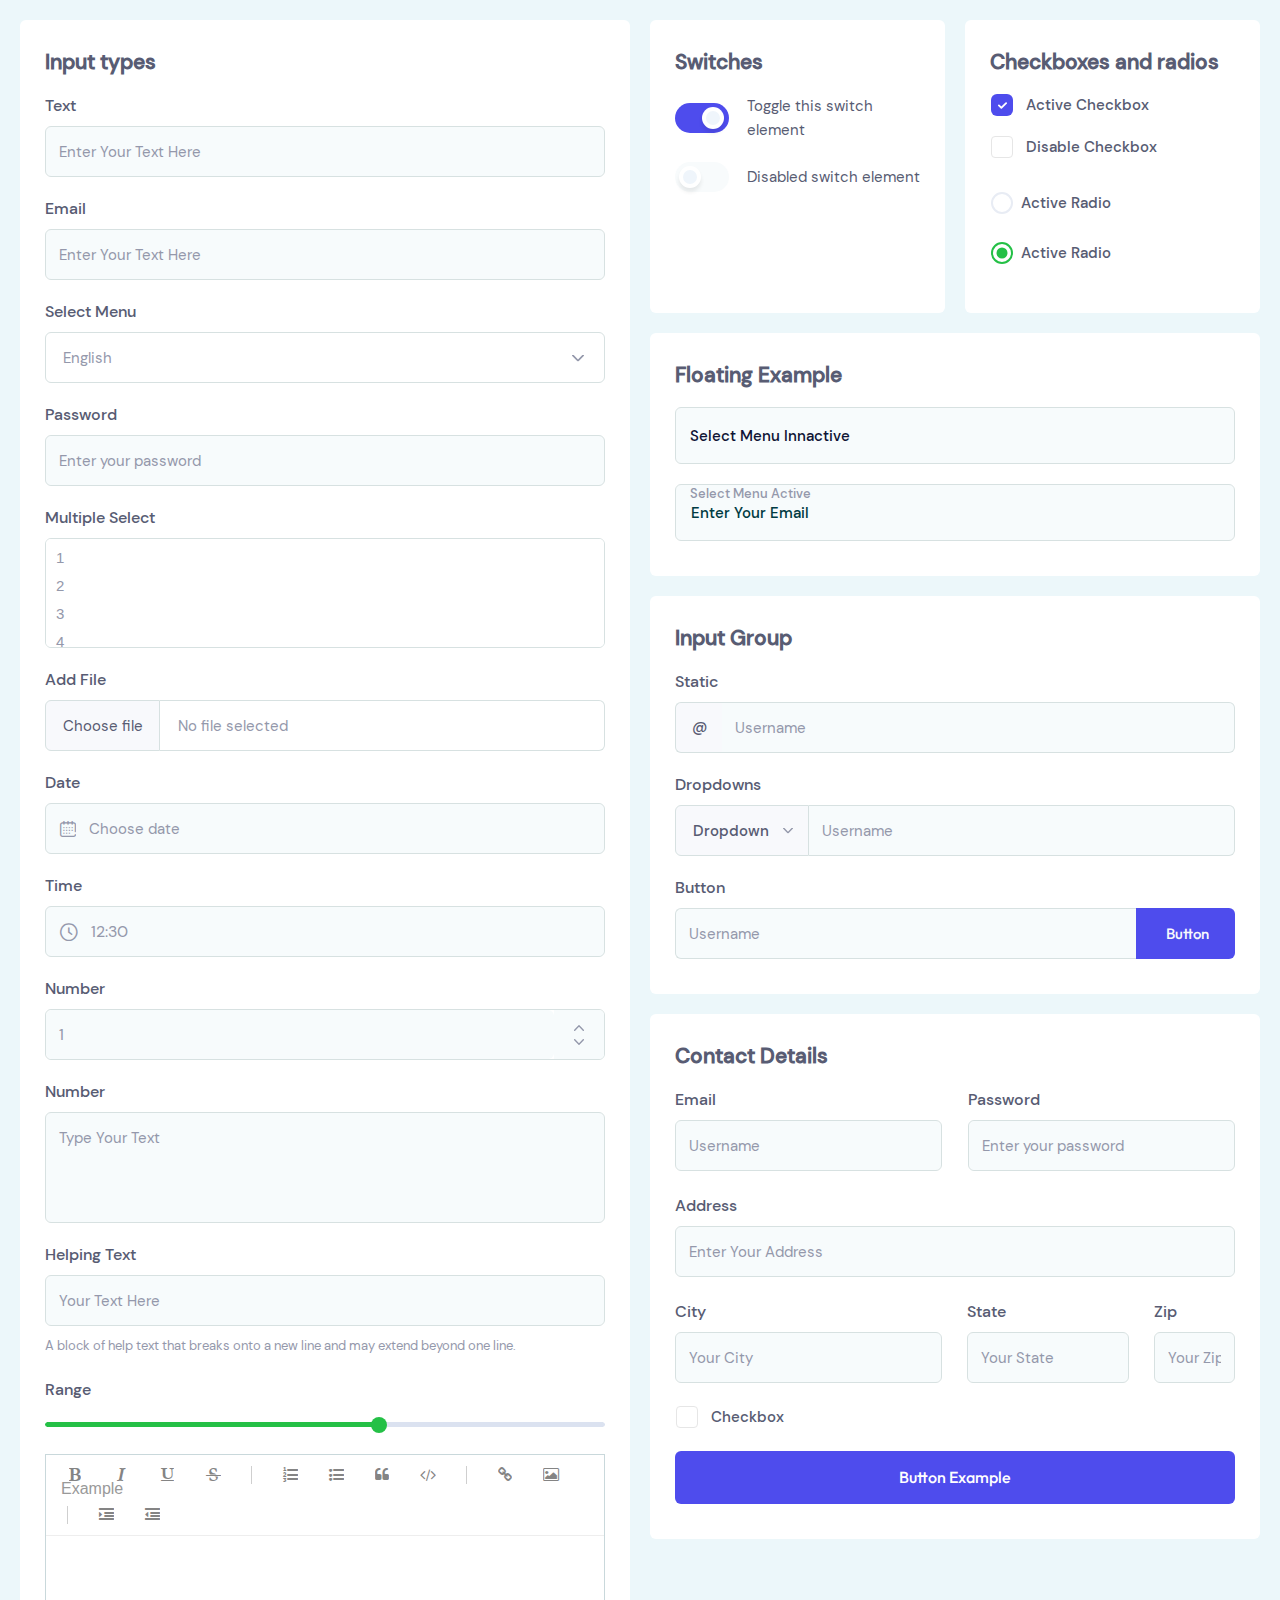
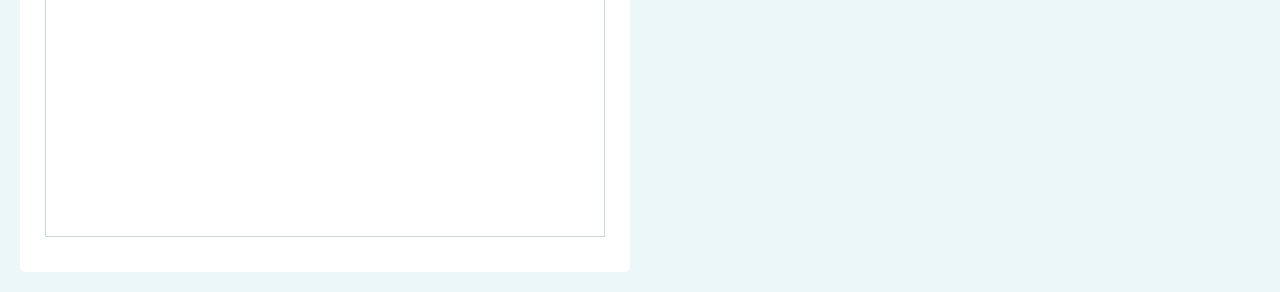
==== elements.html @ eb04c3fe "oppium desktop" ====
<!DOCTYPE html>
<html lang="en">

<head>
	<meta charset="UTF-8">
	<meta name="viewport" content="width=device-width, initial-scale=1.0, maximum-scale=1">
	<link rel="shortcut icon" href="#" type="image/x-icon">
	<meta http-equiv="X-UA-Compatible" content="ie=edge">
	<meta name="description" content="#">
	<title>Oppium - Elements</title>
	<link rel="stylesheet" href="css/jQuery-ui.css">
<link rel="stylesheet" href="css/fancy.css">
<link rel="stylesheet" href="css/swiper.css">
<link rel="stylesheet" href="css/kalendae.css">
<link rel="stylesheet" href="css/plyr.css">
<link rel="stylesheet" href="css/icons-font.css">
<link rel="stylesheet" href="css/timepicker.css">
<link rel="stylesheet" href="css/simditor.css">
<link rel="stylesheet" href="css/style.css">
<link rel="stylesheet" href="css/responsive.css">
</head>

<body>

	<div class="main-container">
		<!-- columns__wrap -->
		<div class="columns__wrap" style="padding: 20px; background-color: #ECF7FA;">
			<!-- columns__wrap-container two-columns -->
			<div class="columns__wrap-container two-columns"
				style="display: grid; grid-template: 1fr / 1fr 1fr; gap: 20px;">

				<!-- Wrapper block -->
				<div class="global-box df-column df">

					<h3 class="box-title">
						Input types
					</h3>

					<!-- Text input -->
<label class="input-wrap">
	Text
	<input class="text-input input-global" type="text" placeholder="Enter Your Text Here" required>
</label>

					<!-- Email input -->
<label class="input-wrap">
	Email
	<input class="text-input input-global" type="text" placeholder="Enter Your Text Here" required>
</label>

					<div class="input-wrap">
						Select Menu
						<!-- Select menu -->
<select class="custom-select">
	<option value="English">English</option>
	<option value="Arabic">Arabic</option>
	<option value="Russian">Russian</option>
	<option value="Espanol">Espanol</option>
	<option value="German">German</option>
	<option value="Greek">Greek</option>
</select>
					</div>

					<label class="input-wrap">
	Password

	<!-- Password field -->
	<span class="password-input__wrap">
		<input class="password-input input-global" type="password" placeholder="Enter your password" required>
		<span class="password-input__show-btn is-hidden">
			<i class="password-input__show-icon i-visible"></i>
			<i class="password-input__show-icon i-not-visible is-hidden"></i>
		</span>
	</span>

</label>

					<label class="input-wrap">
						Multiple Select
						<!-- Multiple Select -->
<select class="select-multiple" multiple>
	<option value="">1</option>
	<option value="">2</option>
	<option value="">3</option>
	<option value="">4</option>
	<option value="">5</option>
	<option value="">6</option>
	<option value="">7</option>
</select>
					</label>

					<label class="input-wrap">
						Add File
						<!-- Add File input -->
<span class="file-input">
	<input type="file" class="file-input__input" multiple>
	<span class="file file-input__wrapper">
		<span class="file-input__button">Choose file</span>
		<span class="file-input__text">No file selected</span>
	</span>
</span>
					</label>

					<label class="input-wrap">
						Date
						<!-- Date input -->
<span class="date-input__wrap">
	<i class="i-calendar"></i>
	<input type="text" class="auto-kal input-global" data-kal="closeOnSelection: true,format: 'ddd, D MMM'" readonly=""
		placeholder="Choose date">
</span>
					</label>

					<label class="input-wrap">
						Time
						<!-- Time input -->
<span class="time-input__wrap">
	<i class="i-clock"></i>
	<input type="text" class="bs-timepicker input-global" value="12:30" />
</span>
					</label>

					<label class="input-wrap">
						Number
						<!-- Number input -->
<span class="quantity number-input">
	<input class="input-global" type="number" min="1" step="1" value="1">
</span>
					</label>

					<label class="input-wrap">
						Number
						<!-- Text area -->
<textarea class="textarea-box input-global" placeholder="Type Your Text"></textarea>
					</label>


					<label class="input-wrap">
						Helping Text
						<!-- Helping text input -->
<span class="helping-text">
	<input class="input-global" type="text" placeholder="Your Text Here" required>
	<span class="helping-text__info">A block of help text that breaks onto a new line and
		may
		extend beyond one
		line.</span>
</span>
					</label>

					<label class="input-wrap">
						Range
						<!-- Range input -->
<span class="input-range">
	<input type="range" min="0" max="100" value="60" name="range" step="1" />
</span>
					</label>

					<textarea class="semditor-textarea" id="editor" placeholder="Example"></textarea>

				</div><!-- Wrapper block -->

				<!-- Wrapper block -->
				<div class="df-column df">

					<!-- Checkbox & radio templates -->
					<div class="template-box" style="display: flex; gap: 20px; width: 100%;">

						<!-- Switches box -->
						<div class="df-column df global-box" style="width: 100%;">
							<h3 class="box-title">
								Switches
							</h3>

							<div class="switch-input__wrap">
								<!-- Switch button -->
<label class="switch-input">
	<input class="switch-input__checkbox" type="checkbox" checked>
	<span class="switch-input__slider"></span>
</label>
								<span>Toggle this switch element</span>
							</div>

							<div class="switch-input__wrap">
								<label class="switch-input">
									<input class="switch-input__checkbox" type="checkbox" disabled>
									<span class="switch-input__slider"></span>
								</label>
								<span>Disabled switch element</span>
							</div>
						</div>

						<!-- Checkboxes and radio templates -->
						<div class="df-column df global-box" style="width: 100%;">

							<h3 class="box-title">
								Checkboxes and radios
							</h3>

							<span>
								<!-- Checkbox -->
<label class="check-input">
	<input class="check-input__check" type="checkbox" checked>
	<span class="check-input__style"></span>
	Active Checkbox
</label>
							</span>

							<span>
								<!-- Checkbox -->
								<label class="check-input">
									<input class="check-input__check" type="checkbox">
									<span class="check-input__style"></span>
									Disable Checkbox
								</label>
							</span>

							<span>
								<!-- Radio button -->
<label class="radio-input">
	<input name="rd" class="radio-input__radio" type="radio" checked>
	<span class="radio-input__style"></span>
	Active Radio
</label>
								<!-- Radio button -->
<label class="radio-input">
	<input name="rd" class="radio-input__radio" type="radio" checked>
	<span class="radio-input__style"></span>
	Active Radio
</label>
							</span>

						</div>
					</div><!-- Checkbox & radio templates -->

					<!-- Floating inputs templates -->
					<div class="df-column df global-box">
						<h3 class="box-title">
							Floating Example
						</h3>

						<!-- Floating input -->
<span class="floating-input">
	<input class="input-global" type="text" placeholder="Your Full Name" required>
	<label>Select Menu Innactive</label>
</span>

						<!-- Floating input -->
						<span class="floating-input">
							<input class="input-global" type="text" placeholder="Your Full Name"
								value="Enter Your Email" required>
							<label>Select Menu Active</label>
						</span>

					</div><!-- Floating inputs templates -->

					<!-- Input Group templates -->
					<div class="df-column df global-box">
						<h3 class="box-title">
							Input Group
						</h3>

						<!-- Static input -->
<label class="input-wrap">
	Static
	<span class="static-input">
		<span>@</span>
		<input class="input-global" type="text" placeholder="Username">
	</span>
</label>
						<!-- Dropdown input -->
<div class="input-wrap">
	Dropdowns
	<div class="dropdown-input">
		<span class="dropdown-input__button">Dropdown</span>
		<input class="input-global" type="text" placeholder="Username">
		<div class="dropdown-input__popup">
			<ul>
				<li>
					<a href="#">Action 1</a>
				</li>
				<li>
					<a href="#">Action 2</a>
				</li>
				<li>
					<a href="#">Action 3</a>
				</li>
			</ul>
		</div>
	</div>
</div>
						<!-- Button & input -->
<span class="input-wrap">
	Button
	<span class="button-input">
		<input class="input-global" type="text" placeholder="Username">
		<button class="button-input__button">Button</button>
	</span>
</span>

					</div><!-- Input Group templates -->

					<!-- Contact details template -->
					<div class="df-column df global-box">
						<h3 class="box-title">
							Contact Details
						</h3>

						<!-- Form -->
<form class="form" action="#">
	<div class="form__top">
		<!-- Email input -->
		<label class="input-wrap">
			Email
			<input class="text-input input-global" type="text" placeholder="Username" required>
		</label>
		<!-- Password field -->
		<label class="input-wrap">
			Password
			<span class="password-input__wrap">
				<input class="password-input input-global" type="password" placeholder="Enter your password" required>
				<span class="password-input__show-btn is-hidden">
					<i class="password-input__show-icon --ic-visible"></i>
					<i class="password-input__show-icon --ic-not-visible is-hidden"></i>
				</span>
			</span>
		</label>
	</div>
	<!-- Text input -->
	<label class="input-wrap">
		Address
		<input class="text-input input-global" type="text" placeholder="Enter Your Address" required>
	</label>
	<div class="form__bottom">
		<label class="input-wrap">
			City
			<input class="text-input input-global" type="text" placeholder="Your City" required>
		</label>
		<label class="input-wrap">
			State
			<input class="text-input input-global" type="text" placeholder="Your State" required>
		</label>
		<label class="input-wrap">
			Zip
			<input class="text-input input-global" type="text" placeholder="Your Zip" required>
		</label>
	</div>
	<label class="check-input">
		<input class="check-input__check" type="checkbox">
		<span class="check-input__style"></span>
		Checkbox
	</label>
	<input class="form__button" type="submit" value="Button Example">
</form>

					</div><!-- Contact details template -->
				</div><!-- Wrapper block -->
			</div><!-- columns__wrap-container two-columns -->
		</div><!-- .columns__wrap -->
	</div><!-- .main-container -->

	<script src="js/jquery-3.6.0.min.js"></script>
<script src="js/jquery.ui.touch-punch.min.js"></script>
<script src="js/jQuery-ui.js"></script>
<script src="js/fancy.js"></script>
<script src="js/kalendae.standalone.js"></script>
<script src="js/plyr.js"></script>
<script src="js/swiper.js"></script>
<script src="js/timepicker.js"></script>

<script src="js/module.js"></script>
<script src="js/hotkeys.js"></script>
<script src="js/uploader.js"></script>
<script src="js/simditor.js"></script>

<script src="js/main.js"></script>
</body>

</html>
---- css/fancy.css ----
.not-selectable{-moz-user-select:none;-webkit-user-select:none;-ms-user-select:none;user-select:none}.carousel{position:relative;box-sizing:border-box}.carousel *,.carousel *:before,.carousel *:after{box-sizing:inherit}.carousel.is-draggable{cursor:move;cursor:grab}.carousel.is-dragging{cursor:move;cursor:grabbing}.carousel__viewport{position:relative;overflow:hidden;max-width:100%;max-height:100%}.carousel__track{display:flex}.carousel__slide{flex:0 0 auto;width:var(--carousel-slide-width, 60%);max-width:100%;padding:1rem;position:relative;overflow-x:hidden;overflow-y:auto;overscroll-behavior:contain;-webkit-overflow-scrolling:touch;touch-action:pan-y}.has-dots{margin-bottom:calc(0.5rem + 22px)}.carousel__dots{margin:0 auto;padding:0;position:absolute;top:calc(100% + 0.5rem);left:0;right:0;display:flex;justify-content:center;list-style:none;user-select:none}.carousel__dots .carousel__dot{margin:0;padding:0;display:block;position:relative;width:22px;height:22px;cursor:pointer}.carousel__dots .carousel__dot:after{content:"";width:8px;height:8px;border-radius:50%;position:absolute;top:50%;left:50%;transform:translate(-50%, -50%);background-color:currentColor;opacity:.25;transition:opacity .15s ease-in-out}.carousel__dots .carousel__dot.is-selected:after{opacity:1}.carousel__button{width:var(--carousel-button-width, 48px);height:var(--carousel-button-height, 48px);padding:0;border:0;display:flex;justify-content:center;align-items:center;pointer-events:all;cursor:pointer;color:var(--carousel-button-color, currentColor);background:var(--carousel-button-bg, transparent);border-radius:var(--carousel-button-border-radius, 50%);box-shadow:var(--carousel-button-shadow, none);transition:opacity .15s ease}.carousel__button.is-prev,.carousel__button.is-next{position:absolute;top:50%;transform:translateY(-50%)}.carousel__button.is-prev{left:10px}.carousel__button.is-next{right:10px}.carousel__button[disabled]{cursor:default;opacity:.3}.carousel__button svg{width:var(--carousel-button-svg-width, 50%);height:var(--carousel-button-svg-height, 50%);fill:none;stroke:currentColor;stroke-width:var(--carousel-button-svg-stroke-width, 1.5);stroke-linejoin:bevel;stroke-linecap:round;filter:var(--carousel-button-svg-filter, none);pointer-events:none}body.compensate-for-scrollbar{overflow:hidden !important;touch-action:none}.fancybox__container{position:fixed;top:0;left:0;bottom:0;right:0;direction:ltr;margin:0;padding:env(safe-area-inset-top, 0px) env(safe-area-inset-right, 0px) env(safe-area-inset-bottom, 0px) env(safe-area-inset-left, 0px);box-sizing:border-box;display:flex;flex-direction:column;color:var(--fancybox-color, #fff);-webkit-tap-highlight-color:transparent;overflow:hidden;z-index:1050;outline:none;transform-origin:top left;--carousel-button-width: 48px;--carousel-button-height: 48px;--carousel-button-svg-width: 24px;--carousel-button-svg-height: 24px;--carousel-button-svg-stroke-width: 2.5;--carousel-button-svg-filter: drop-shadow(1px 1px 1px rgba(0, 0, 0, 0.4))}.fancybox__container *,.fancybox__container *::before,.fancybox__container *::after{box-sizing:inherit}.fancybox__container :focus{outline:none}body:not(.is-using-mouse) .fancybox__container :focus{box-shadow:0 0 0 1px #fff,0 0 0 2px var(--fancybox-accent-color, rgba(1, 210, 232, 0.94))}@media all and (min-width: 1024px){.fancybox__container{--carousel-button-width:48px;--carousel-button-height:48px;--carousel-button-svg-width:27px;--carousel-button-svg-height:27px}}.fancybox__backdrop{position:absolute;top:0;right:0;bottom:0;left:0;z-index:-1;background:var(--fancybox-bg, rgba(24, 24, 27, 0.92))}.fancybox__carousel{position:relative;flex:1 1 auto;min-height:0;height:100%;z-index:10}.fancybox__carousel.has-dots{margin-bottom:calc(0.5rem + 22px)}.fancybox__viewport{position:relative;width:100%;height:100%;overflow:visible;cursor:default}.fancybox__track{display:flex;height:100%}.fancybox__slide{flex:0 0 auto;width:100%;max-width:100%;margin:0;padding:48px 8px 8px 8px;position:relative;overscroll-behavior:contain;display:flex;flex-direction:column;outline:0;overflow:auto;-webkit-overflow-scrolling:touch;--carousel-button-width: 36px;--carousel-button-height: 36px;--carousel-button-svg-width: 22px;--carousel-button-svg-height: 22px}.fancybox__slide::before,.fancybox__slide::after{content:"";flex:0 0 0;margin:auto}@media all and (min-width: 1024px){.fancybox__slide{padding:64px 100px}}.fancybox__content{margin:0 env(safe-area-inset-right, 0px) 0 env(safe-area-inset-left, 0px);padding:36px;color:var(--fancybox-content-color, #374151);background:var(--fancybox-content-bg, #fff);position:relative;align-self:center;display:flex;flex-direction:column;z-index:20}.fancybox__content :focus:not(.carousel__button.is-close){outline:thin dotted;box-shadow:none}.fancybox__caption{align-self:center;max-width:100%;margin:0;padding:1rem 0 0 0;line-height:1.375;color:var(--fancybox-color, currentColor);visibility:visible;cursor:auto;flex-shrink:0;overflow-wrap:anywhere}.is-loading .fancybox__caption{visibility:hidden}.fancybox__container>.carousel__dots{top:100%;color:var(--fancybox-color, #fff)}.fancybox__nav .carousel__button{z-index:40}.fancybox__nav .carousel__button.is-next{right:8px}@media all and (min-width: 1024px){.fancybox__nav .carousel__button.is-next{right:40px}}.fancybox__nav .carousel__button.is-prev{left:8px}@media all and (min-width: 1024px){.fancybox__nav .carousel__button.is-prev{left:40px}}.carousel__button.is-close{position:absolute;top:8px;right:8px;top:calc(env(safe-area-inset-top, 0px) + 8px);right:calc(env(safe-area-inset-right, 0px) + 8px);z-index:40}@media all and (min-width: 1024px){.carousel__button.is-close{right:40px}}.fancybox__content>.carousel__button.is-close{position:absolute;top:-40px;right:0;color:var(--fancybox-color, #fff)}.fancybox__no-click,.fancybox__no-click button{pointer-events:none}.fancybox__spinner{position:absolute;top:50%;left:50%;transform:translate(-50%, -50%);width:50px;height:50px;color:var(--fancybox-color, currentColor)}.fancybox__slide .fancybox__spinner{cursor:pointer;z-index:1053}.fancybox__spinner svg{animation:fancybox-rotate 2s linear infinite;transform-origin:center center;position:absolute;top:0;right:0;bottom:0;left:0;margin:auto;width:100%;height:100%}.fancybox__spinner svg circle{fill:none;stroke-width:2.75;stroke-miterlimit:10;stroke-dasharray:1,200;stroke-dashoffset:0;animation:fancybox-dash 1.5s ease-in-out infinite;stroke-linecap:round;stroke:currentColor}@keyframes fancybox-rotate{100%{transform:rotate(360deg)}}@keyframes fancybox-dash{0%{stroke-dasharray:1,200;stroke-dashoffset:0}50%{stroke-dasharray:89,200;stroke-dashoffset:-35px}100%{stroke-dasharray:89,200;stroke-dashoffset:-124px}}.fancybox__backdrop,.fancybox__caption,.fancybox__nav,.carousel__dots,.carousel__button.is-close{opacity:var(--fancybox-opacity, 1)}.fancybox__container.is-animated[aria-hidden=false] .fancybox__backdrop,.fancybox__container.is-animated[aria-hidden=false] .fancybox__caption,.fancybox__container.is-animated[aria-hidden=false] .fancybox__nav,.fancybox__container.is-animated[aria-hidden=false] .carousel__dots,.fancybox__container.is-animated[aria-hidden=false] .carousel__button.is-close{animation:.15s ease backwards fancybox-fadeIn}.fancybox__container.is-animated.is-closing .fancybox__backdrop,.fancybox__container.is-animated.is-closing .fancybox__caption,.fancybox__container.is-animated.is-closing .fancybox__nav,.fancybox__container.is-animated.is-closing .carousel__dots,.fancybox__container.is-animated.is-closing .carousel__button.is-close{animation:.15s ease both fancybox-fadeOut}.fancybox-fadeIn{animation:.15s ease both fancybox-fadeIn}.fancybox-fadeOut{animation:.1s ease both fancybox-fadeOut}.fancybox-zoomInUp{animation:.2s ease both fancybox-zoomInUp}.fancybox-zoomOutDown{animation:.15s ease both fancybox-zoomOutDown}.fancybox-throwOutUp{animation:.15s ease both fancybox-throwOutUp}.fancybox-throwOutDown{animation:.15s ease both fancybox-throwOutDown}@keyframes fancybox-fadeIn{from{opacity:0}to{opacity:1}}@keyframes fancybox-fadeOut{to{opacity:0}}@keyframes fancybox-zoomInUp{from{transform:scale(0.97) translate3d(0, 16px, 0);opacity:0}to{transform:scale(1) translate3d(0, 0, 0);opacity:1}}@keyframes fancybox-zoomOutDown{to{transform:scale(0.97) translate3d(0, 16px, 0);opacity:0}}@keyframes fancybox-throwOutUp{to{transform:translate3d(0, -30%, 0);opacity:0}}@keyframes fancybox-throwOutDown{to{transform:translate3d(0, 30%, 0);opacity:0}}.fancybox__carousel .carousel__slide{scrollbar-width:thin;scrollbar-color:#ccc rgba(255,255,255,.1)}.fancybox__carousel .carousel__slide::-webkit-scrollbar{width:8px;height:8px}.fancybox__carousel .carousel__slide::-webkit-scrollbar-track{background-color:rgba(255,255,255,.1)}.fancybox__carousel .carousel__slide::-webkit-scrollbar-thumb{background-color:#ccc;border-radius:2px;box-shadow:inset 0 0 4px rgba(0,0,0,.2)}.fancybox__carousel.is-draggable .fancybox__slide,.fancybox__carousel.is-draggable .fancybox__slide .fancybox__content{cursor:move;cursor:grab}.fancybox__carousel.is-dragging .fancybox__slide,.fancybox__carousel.is-dragging .fancybox__slide .fancybox__content{cursor:move;cursor:grabbing}.fancybox__carousel .fancybox__slide .fancybox__content{cursor:auto}.fancybox__carousel .fancybox__slide.can-zoom_in .fancybox__content{cursor:zoom-in}.fancybox__carousel .fancybox__slide.can-zoom_out .fancybox__content{cursor:zoom-out}.fancybox__carousel .fancybox__slide.is-draggable .fancybox__content{cursor:move;cursor:grab}.fancybox__carousel .fancybox__slide.is-dragging .fancybox__content{cursor:move;cursor:grabbing}.fancybox__image{transform-origin:0 0;touch-action:none;user-select:none;transition:none}.has-image .fancybox__content{padding:0;background:transparent;min-height:1px}.is-closing .has-image .fancybox__content{overflow:visible}.has-image[data-image-fit=contain]{overflow:visible;touch-action:none}.has-image[data-image-fit=contain] .fancybox__content{flex-direction:row;flex-wrap:wrap}.has-image[data-image-fit=contain] .fancybox__image{max-width:100%;max-height:100%;object-fit:contain}.has-image[data-image-fit=contain-w]{overflow-x:hidden;overflow-y:auto}.has-image[data-image-fit=contain-w] .fancybox__content{min-height:auto}.has-image[data-image-fit=contain-w] .fancybox__image{max-width:100%;height:auto}.has-image[data-image-fit=cover]{overflow:visible;touch-action:none}.has-image[data-image-fit=cover] .fancybox__content{width:100%;height:100%}.has-image[data-image-fit=cover] .fancybox__image{width:100%;height:100%;object-fit:cover}.fancybox__carousel .fancybox__slide.has-iframe .fancybox__content,.fancybox__carousel .fancybox__slide.has-map .fancybox__content,.fancybox__carousel .fancybox__slide.has-pdf .fancybox__content,.fancybox__carousel .fancybox__slide.has-video .fancybox__content,.fancybox__carousel .fancybox__slide.has-html5video .fancybox__content{flex-shrink:1;min-height:1px;overflow:visible}.fancybox__carousel .fancybox__slide.has-iframe .fancybox__content,.fancybox__carousel .fancybox__slide.has-map .fancybox__content,.fancybox__carousel .fancybox__slide.has-pdf .fancybox__content{width:100%;height:80%}.fancybox__carousel .fancybox__slide.has-video .fancybox__content,.fancybox__carousel .fancybox__slide.has-html5video .fancybox__content{width:960px;height:540px;max-width:100%;max-height:100%}.fancybox__carousel .fancybox__slide.has-map .fancybox__content,.fancybox__carousel .fancybox__slide.has-pdf .fancybox__content,.fancybox__carousel .fancybox__slide.has-video .fancybox__content,.fancybox__carousel .fancybox__slide.has-html5video .fancybox__content{padding:0;background:rgba(24,24,27,.9);color:#fff}.fancybox__carousel .fancybox__slide.has-map .fancybox__content{background:#e5e3df}.fancybox__html5video,.fancybox__iframe{border:0;display:block;height:100%;width:100%;background:transparent}.fancybox-placeholder{position:absolute;width:1px;height:1px;padding:0;margin:-1px;overflow:hidden;clip:rect(0, 0, 0, 0);white-space:nowrap;border-width:0}.fancybox__thumbs{flex:0 0 auto;position:relative;padding:0px 3px;opacity:var(--fancybox-opacity, 1)}.fancybox__container.is-animated[aria-hidden=false] .fancybox__thumbs{animation:.15s ease-in backwards fancybox-fadeIn}.fancybox__container.is-animated.is-closing .fancybox__thumbs{opacity:0}.fancybox__thumbs .carousel__slide{flex:0 0 auto;width:var(--fancybox-thumbs-width, 96px);margin:0;padding:8px 3px;box-sizing:content-box;display:flex;align-items:center;justify-content:center;overflow:visible;cursor:pointer}.fancybox__thumbs .carousel__slide .fancybox__thumb::after{content:"";position:absolute;top:0;left:0;right:0;bottom:0;border-width:5px;border-style:solid;border-color:var(--fancybox-accent-color, rgba(1, 210, 232, 0.94));opacity:0;transition:opacity .15s ease;border-radius:var(--fancybox-thumbs-border-radius, 4px)}.fancybox__thumbs .carousel__slide.is-nav-selected .fancybox__thumb::after{opacity:.92}.fancybox__thumbs .carousel__slide>*{pointer-events:none;user-select:none}.fancybox__thumb{position:relative;width:100%;padding-top:calc(100%/(var(--fancybox-thumbs-ratio, 1.5)));background-size:cover;background-position:center center;background-color:rgba(255,255,255,.1);background-repeat:no-repeat;border-radius:var(--fancybox-thumbs-border-radius, 4px)}.fancybox__toolbar{position:absolute;top:0;right:0;left:0;z-index:20;background:linear-gradient(to top, rgba(0, 0, 0, 0) 0%, rgba(0, 0, 0, 0.006) 8.1%, rgba(0, 0, 0, 0.021) 15.5%, rgba(0, 0, 0, 0.046) 22.5%, rgba(0, 0, 0, 0.077) 29%, rgba(0, 0, 0, 0.114) 35.3%, rgba(0, 0, 0, 0.155) 41.2%, rgba(0, 0, 0, 0.198) 47.1%, rgba(0, 0, 0, 0.242) 52.9%, rgba(0, 0, 0, 0.285) 58.8%, rgba(0, 0, 0, 0.326) 64.7%, rgba(0, 0, 0, 0.363) 71%, rgba(0, 0, 0, 0.394) 77.5%, rgba(0, 0, 0, 0.419) 84.5%, rgba(0, 0, 0, 0.434) 91.9%, rgba(0, 0, 0, 0.44) 100%);padding:0;touch-action:none;display:flex;justify-content:space-between;--carousel-button-svg-width: 20px;--carousel-button-svg-height: 20px;opacity:var(--fancybox-opacity, 1);text-shadow:var(--fancybox-toolbar-text-shadow, 1px 1px 1px rgba(0, 0, 0, 0.4))}@media all and (min-width: 1024px){.fancybox__toolbar{padding:8px}}.fancybox__container.is-animated[aria-hidden=false] .fancybox__toolbar{animation:.15s ease-in backwards fancybox-fadeIn}.fancybox__container.is-animated.is-closing .fancybox__toolbar{opacity:0}.fancybox__toolbar__items{display:flex}.fancybox__toolbar__items--left{margin-right:auto}.fancybox__toolbar__items--center{position:absolute;left:50%;transform:translateX(-50%)}.fancybox__toolbar__items--right{margin-left:auto}@media(max-width: 640px){.fancybox__toolbar__items--center:not(:last-child){display:none}}.fancybox__counter{min-width:72px;padding:0 10px;line-height:var(--carousel-button-height, 48px);text-align:center;font-size:17px;font-variant-numeric:tabular-nums;-webkit-font-smoothing:subpixel-antialiased}.fancybox__progress{background:var(--fancybox-accent-color, rgba(1, 210, 232, 0.94));height:3px;left:0;position:absolute;right:0;top:0;transform:scaleX(0);transform-origin:0;transition-property:transform;transition-timing-function:linear;z-index:30;user-select:none}.fancybox__container:fullscreen::backdrop{opacity:0}.fancybox__button--fullscreen g:nth-child(2){display:none}.fancybox__container:fullscreen .fancybox__button--fullscreen g:nth-child(1){display:none}.fancybox__container:fullscreen .fancybox__button--fullscreen g:nth-child(2){display:block}.fancybox__button--slideshow g:nth-child(2){display:none}.fancybox__container.has-slideshow .fancybox__button--slideshow g:nth-child(1){display:none}.fancybox__container.has-slideshow .fancybox__button--slideshow g:nth-child(2){display:block}
---- css/kalendae.css ----
/** Base container **/
.kalendae {
	display: inline-block;zoom:1;*display:inline;
	background:#eee;
	padding:10px;
	margin:5px;
	border-radius:5px;
	font-size:11px;
	font-family:'Helvetica Neue', 'Helvetica';
	cursor:default;
	position:relative;
	-moz-box-sizing: border-box;
	box-sizing: border-box;
}

.kalendae * {
	-moz-box-sizing: border-box;
	box-sizing: border-box;
}

/** Popup Container for Kalendae.Input **/
.kalendae.k-floating {
	position:absolute;
	top:0;
	left:0;
	z-index:100000;
	margin:0;
	box-shadow:0 1px 3px rgba(0,0,0,0.75);
}

/** Kalendae.Input's popup close button **/
.kalendae .k-btn-close {
	position:absolute;
	top:-8px;
	right:-8px;
	width:20px;
	height:20px;
	background:white;
	border:2px solid #ccc;
	color:#999;
	line-height:17px;
	text-align:center;
	font-size:13px;
	border-radius:10px;
	box-shadow:0 1px 3px rgba(0,0,0,0.75);
	cursor:pointer;
	text-decoration:none;
}
.kalendae .k-btn-close:after {content:"\2716";}
.kalendae .k-btn-close:hover {
	color:#7EA0E2;
	background:white;
	border-color:#7EA0E2;
}

/** Month Container **/
.kalendae .k-calendar {display: inline-block;zoom:1;*display:inline;width:155px;vertical-align:top;}

/** Month Separator **/
.kalendae .k-separator {
	display: inline-block;zoom:1;*display:inline;
	width:2px;
	vertical-align:top;
	background:#ddd;
	height:155px;
	margin:0px 10px;
}

/** Month Title Row **/
.kalendae .k-title {text-align:center;white-space:nowrap;position:relative;height:18px;}
.kalendae .k-caption {font-size:12px;line-height:18px;}
.kalendae .k-caption-month,
.kalendae .k-caption-year {display: inline;}
.kalendae .k-caption-month {margin-right: 0.4em;}


/** Month and Year Buttons **/
.kalendae .k-btn-previous-month,
.kalendae .k-btn-next-month,
.kalendae .k-btn-previous-year,
.kalendae .k-btn-next-year {
	width:16px;
	height:23px;
	cursor:pointer;
	position:absolute;
	top:-3px;
	color:#777;
	font-size:32px;
	line-height: 18px;
	font-weight: bold;
	font-family: arial;
	text-decoration:none;
}

.kalendae .k-btn-previous-year {left:0;}
.kalendae .k-btn-previous-month {left:16px;}
.kalendae .k-btn-next-month {right:16px;}
.kalendae .k-btn-next-year {right:0;}

.kalendae .k-btn-previous-month:after {content:"\2039";}
.kalendae .k-btn-next-month:after {content:"\203A";}

.kalendae .k-btn-previous-year:after {content:"\00AB";}
.kalendae .k-btn-next-year:after {content:"\00BB";}

.kalendae .k-btn-previous-month:hover,
.kalendae .k-btn-next-month:hover {color:#7EA0E2;}

.kalendae .k-btn-previous-year:hover,
.kalendae .k-btn-next-year:hover {color:#6FDF81;}

/** Remove extra buttons when calendar shows multiple months **/
.kalendae .k-first-month .k-btn-next-month,
.kalendae .k-middle-month .k-btn-next-month,
.kalendae .k-middle-month .k-btn-previous-month,
.kalendae .k-last-month .k-btn-previous-month,
.kalendae .k-first-month .k-btn-next-year,
.kalendae .k-middle-month .k-btn-next-year,
.kalendae .k-middle-month .k-btn-previous-year,
.kalendae .k-last-month .k-btn-previous-year {display:none;}

/** Disable year nav option **/
.kalendae .k-title.k-disable-year-nav .k-btn-next-year,
.kalendae .k-title.k-disable-year-nav .k-btn-previous-year { display: none; }
.kalendae .k-title.k-disable-year-nav .k-btn-next-month { right: 0; }
.kalendae .k-title.k-disable-year-nav .k-btn-previous-month { left: 0; }

/** Force specific width for month container contents **/
.kalendae .k-title,
.kalendae .k-header,
.kalendae .k-days {
	width:154px;
	display:block;
	overflow:hidden;
}


/** Hide unusable buttons **/
.kalendae.k-disable-next-month-btn .k-btn-next-month,
.kalendae.k-disable-previous-month-btn .k-btn-previous-month,
.kalendae.k-disable-next-year-btn .k-btn-next-year,
.kalendae.k-disable-previous-year-btn .k-btn-previous-year {
	display:none;
}


/** Week columns and day cells **/
.kalendae .k-header span,
.kalendae .k-days span {
	float:left;
	margin:1px 1px 2px 1px;
}

.kalendae .k-header span {
	text-align:center;
	font-weight:bold;
	width:20px;
	padding:1px 0;
	color:#666;
}

.kalendae .k-header.k-active span {
	cursor: pointer;
	border-radius:3px;
}

.kalendae .k-days span {
	text-align:right;
	width:20px;
	height:1.5em;
	line-height:1em;
	padding:2px 3px 2px 2px;
	border:1px solid transparent;
	border-radius:3px;
	color:#999;
}

/** Today **/
.kalendae .k-today {
	text-decoration:underline;
}

/** Days inside of the month view **/
.kalendae .k-days span.k-in-month.k-active {
	border-color:#ddd;
	background-color:#fff;
	color:#333;
}
/** Days outside of the month view (before the first day of the month, after the last day of the month) **/
.kalendae .k-days span.k-out-of-month {color:#ddd;}

/** Selectable  **/
.kalendae .k-days span.k-active {
	cursor:pointer;
}

/** Selected day, when outside the selectable area **/
.kalendae .k-days span.k-selected {
	border-color:#1072A5;
	color:#1072A5;
}

/** Selected day, when inside the selectable area **/
.kalendae .k-days span.k-selected.k-active,
.kalendae .k-header.k-active span.k-selected {
	background:#7EA0E2;
	color:white;
}

/** Days between the start and end points on a range, outside of the selectable area **/
.kalendae .k-days span.k-range {
	background:none;
	border-color:#6DD4FE;
}

/** Days between the start and end points on a range, inside of the selectable area **/
.kalendae .k-days span.k-range.k-in-month {
	background:#C4D4F1;
	border-color:#19AEFE;
	color:#333;
}

/** Selectable day, hovered **/
.kalendae .k-days span.k-active:hover,
.kalendae .k-days span.k-active.k-day-hover-active {
	border-color:#666;
}

/** Selectable week, hovered **/
.kalendae .k-week:hover span.k-active {
	border-color:#666;
}

.clearfix:after { visibility: hidden; display: block; font-size: 0; content: " "; clear: both; height: 0; }

/*-------------------------------------IE8 ONLY CODE BELOW THIS LINE--------------------------------------------*/

.kalendae.ie8.k-floating {
	border:1px solid #ccc;
}

.kalendae.ie8 .k-btn-close {
	width:20px;
	height:20px;
	border:none;
	background:url('close.png') no-repeat top left;
}
.kalendae.ie8 .k-btn-close:after {display:none;}

.kalendae.ie8 .k-btn-previous-month,
.kalendae.ie8 .k-btn-next-month,
.kalendae.ie8 .k-btn-previous-year,
.kalendae.ie8 .k-btn-next-year {width:16px;height:16px;cursor:pointer;background:#777 url('arrows.png') no-repeat center left;position:absolute;top:0;}

.kalendae.ie8 .k-btn-next-month,
.kalendae.ie8 .k-btn-next-year {background-position:center right;}

.kalendae.ie8 .k-btn-previous-month:hover,
.kalendae.ie8 .k-btn-next-month:hover {background-color:#7EA0E2;}

.kalendae.ie8 .k-btn-previous-year,
.kalendae.ie8 .k-btn-next-year {background-color:#333;}

.kalendae.ie8 .k-btn-previous-year:hover,
.kalendae.ie8 .k-btn-next-year:hover {background-color:#6FDF81;}

.kalendae.ie8 .k-btn-previous-month:after,
.kalendae.ie8 .k-btn-next-month:after,
.kalendae.ie8 .k-btn-previous-year:after,
.kalendae.ie8 .k-btn-next-year:after {display:none;}
---- css/plyr.css ----
@charset "UTF-8";

@keyframes plyr-progress {
  to {
    background-position: 25px 0;
    background-position: var(--plyr-progress-loading-size, 25px) 0
  }
}

@keyframes plyr-popup {
  0% {
    opacity: .5;
    transform: translateY(10px)
  }

  to {
    opacity: 1;
    transform: translateY(0)
  }
}

@keyframes plyr-fade-in {
  0% {
    opacity: 0
  }

  to {
    opacity: 1
  }
}

.plyr {
  -moz-osx-font-smoothing: grayscale;
  -webkit-font-smoothing: antialiased;
  align-items: center;
  direction: ltr;
  display: flex;
  flex-direction: column;
  font-family: inherit;
  font-family: var(--plyr-font-family, inherit);
  font-variant-numeric: tabular-nums;
  font-weight: 400;
  font-weight: var(--plyr-font-weight-regular, 400);
  line-height: 1.7;
  line-height: var(--plyr-line-height, 1.7);
  max-width: 100%;
  min-width: 200px;
  position: relative;
  text-shadow: none;
  transition: box-shadow .3s ease;
  z-index: 0
}

.plyr audio,
.plyr iframe,
.plyr video {
  display: block;
  height: 100%;
  width: 100%
}

.plyr button {
  font: inherit;
  line-height: inherit;
  width: auto
}

.plyr:focus {
  outline: 0
}

.plyr--full-ui {
  box-sizing: border-box
}

.plyr--full-ui *,
.plyr--full-ui :after,
.plyr--full-ui :before {
  box-sizing: inherit
}

.plyr--full-ui a,
.plyr--full-ui button,
.plyr--full-ui input,
.plyr--full-ui label {
  touch-action: manipulation
}

.plyr__badge {
  background: #4a5464;
  background: var(--plyr-badge-background, #4a5464);
  border-radius: 2px;
  border-radius: var(--plyr-badge-border-radius, 2px);
  color: #fff;
  color: var(--plyr-badge-text-color, #fff);
  font-size: 9px;
  font-size: var(--plyr-font-size-badge, 9px);
  line-height: 1;
  padding: 3px 4px
}

.plyr--full-ui ::-webkit-media-text-track-container {
  display: none
}

.plyr__captions {
  animation: plyr-fade-in .3s ease;
  bottom: 0;
  display: none;
  font-size: 13px;
  font-size: var(--plyr-font-size-small, 13px);
  left: 0;
  padding: 10px;
  padding: var(--plyr-control-spacing, 10px);
  position: absolute;
  text-align: center;
  transition: transform .4s ease-in-out;
  width: 100%
}

.plyr__captions span:empty {
  display: none
}

@media(min-width:480px) {
  .plyr__captions {
    font-size: 15px;
    font-size: var(--plyr-font-size-base, 15px);
    padding: 20px;
    padding: calc(var(--plyr-control-spacing, 10px)*2)
  }
}

@media(min-width:768px) {
  .plyr__captions {
    font-size: 18px;
    font-size: var(--plyr-font-size-large, 18px)
  }
}

.plyr--captions-active .plyr__captions {
  display: block
}

.plyr:not(.plyr--hide-controls) .plyr__controls:not(:empty)~.plyr__captions {
  transform: translateY(-40px);
  transform: translateY(calc(var(--plyr-control-spacing, 10px)*-4))
}

.plyr__caption {
  background: rgba(0, 0, 0, .8);
  background: var(--plyr-captions-background, rgba(0, 0, 0, .8));
  border-radius: 2px;
  -webkit-box-decoration-break: clone;
  box-decoration-break: clone;
  color: #fff;
  color: var(--plyr-captions-text-color, #fff);
  line-height: 185%;
  padding: .2em .5em;
  white-space: pre-wrap
}

.plyr__caption div {
  display: inline
}

.plyr__control {
  background: 0 0;
  border: 0;
  border-radius: 3px;
  border-radius: var(--plyr-control-radius, 3px);
  color: inherit;
  cursor: pointer;
  flex-shrink: 0;
  overflow: visible;
  padding: 7px;
  padding: calc(var(--plyr-control-spacing, 10px)*.7);
  position: relative;
  transition: all .3s ease
}

.plyr__control svg {
  fill: currentColor;
  display: block;
  height: 18px;
  height: var(--plyr-control-icon-size, 18px);
  pointer-events: none;
  width: 18px;
  width: var(--plyr-control-icon-size, 18px)
}

.plyr__control:focus {
  outline: 0
}

.plyr__control.plyr__tab-focus {
  outline-color: #00b3ff;
  outline-color: var(--plyr-tab-focus-color, var(--plyr-color-main, var(--plyr-color-main, #00b3ff)));
  outline-offset: 2px;
  outline-style: dotted;
  outline-width: 3px
}

a.plyr__control {
  text-decoration: none
}

.plyr__control.plyr__control--pressed .icon--not-pressed,
.plyr__control.plyr__control--pressed .label--not-pressed,
.plyr__control:not(.plyr__control--pressed) .icon--pressed,
.plyr__control:not(.plyr__control--pressed) .label--pressed,
a.plyr__control:after,
a.plyr__control:before {
  display: none
}

.plyr--full-ui ::-webkit-media-controls {
  display: none
}

.plyr__controls {
  align-items: center;
  display: flex;
  justify-content: flex-end;
  text-align: center
}

.plyr__controls .plyr__progress__container {
  flex: 1;
  min-width: 0
}

.plyr__controls .plyr__controls__item {
  margin-left: 2.5px;
  margin-left: calc(var(--plyr-control-spacing, 10px)/4)
}

.plyr__controls .plyr__controls__item:first-child {
  margin-left: 0;
  margin-right: auto
}

.plyr__controls .plyr__controls__item.plyr__progress__container {
  padding-left: 2.5px;
  padding-left: calc(var(--plyr-control-spacing, 10px)/4)
}

.plyr__controls .plyr__controls__item.plyr__time {
  padding: 0 5px;
  padding: 0 calc(var(--plyr-control-spacing, 10px)/2)
}

.plyr__controls .plyr__controls__item.plyr__progress__container:first-child,
.plyr__controls .plyr__controls__item.plyr__time+.plyr__time,
.plyr__controls .plyr__controls__item.plyr__time:first-child {
  padding-left: 0
}

.plyr [data-plyr=airplay],
.plyr [data-plyr=captions],
.plyr [data-plyr=fullscreen],
.plyr [data-plyr=pip],
.plyr__controls:empty {
  display: none
}

.plyr--airplay-supported [data-plyr=airplay],
.plyr--captions-enabled [data-plyr=captions],
.plyr--fullscreen-enabled [data-plyr=fullscreen],
.plyr--pip-supported [data-plyr=pip] {
  display: inline-block
}

.plyr__menu {
  display: flex;
  position: relative
}

.plyr__menu .plyr__control svg {
  transition: transform .3s ease
}

.plyr__menu .plyr__control[aria-expanded=true] svg {
  transform: rotate(90deg)
}

.plyr__menu .plyr__control[aria-expanded=true] .plyr__tooltip {
  display: none
}

.plyr__menu__container {
  animation: plyr-popup .2s ease;
  background: hsla(0, 0%, 100%, .9);
  background: var(--plyr-menu-background, hsla(0, 0%, 100%, .9));
  border-radius: 4px;
  bottom: 100%;
  box-shadow: 0 1px 2px rgba(0, 0, 0, .15);
  box-shadow: var(--plyr-menu-shadow, 0 1px 2px rgba(0, 0, 0, .15));
  color: #4a5464;
  color: var(--plyr-menu-color, #4a5464);
  font-size: 15px;
  font-size: var(--plyr-font-size-base, 15px);
  margin-bottom: 10px;
  position: absolute;
  right: -3px;
  text-align: left;
  white-space: nowrap;
  z-index: 3
}

.plyr__menu__container>div {
  overflow: hidden;
  transition: height .35s cubic-bezier(.4, 0, .2, 1), width .35s cubic-bezier(.4, 0, .2, 1)
}

.plyr__menu__container:after {
  border: 4px solid transparent;
  border-top: var(--plyr-menu-arrow-size, 4px) solid hsla(0, 0%, 100%, .9);
  border-width: var(--plyr-menu-arrow-size, 4px);
  content: "";
  height: 0;
  position: absolute;
  right: 14px;
  right: calc(var(--plyr-control-icon-size, 18px)/2 + var(--plyr-control-spacing, 10px)*.7 - var(--plyr-menu-arrow-size, 4px)/2);
  top: 100%;
  width: 0
}

.plyr__menu__container [role=menu] {
  padding: 7px;
  padding: calc(var(--plyr-control-spacing, 10px)*.7)
}

.plyr__menu__container [role=menuitem],
.plyr__menu__container [role=menuitemradio] {
  margin-top: 2px
}

.plyr__menu__container [role=menuitem]:first-child,
.plyr__menu__container [role=menuitemradio]:first-child {
  margin-top: 0
}

.plyr__menu__container .plyr__control {
  align-items: center;
  color: #4a5464;
  color: var(--plyr-menu-color, #4a5464);
  display: flex;
  font-size: 13px;
  font-size: var(--plyr-font-size-menu, var(--plyr-font-size-small, 13px));
  padding: 4.66667px 10.5px;
  padding: calc(var(--plyr-control-spacing, 10px)*.7/1.5) calc(var(--plyr-control-spacing, 10px)*.7*1.5);
  -webkit-user-select: none;
  user-select: none;
  width: 100%
}

.plyr__menu__container .plyr__control>span {
  align-items: inherit;
  display: flex;
  width: 100%
}

.plyr__menu__container .plyr__control:after {
  border: 4px solid transparent;
  border: var(--plyr-menu-item-arrow-size, 4px) solid transparent;
  content: "";
  position: absolute;
  top: 50%;
  transform: translateY(-50%)
}

.plyr__menu__container .plyr__control--forward {
  padding-right: 28px;
  padding-right: calc(var(--plyr-control-spacing, 10px)*.7*4)
}

.plyr__menu__container .plyr__control--forward:after {
  border-left-color: #728197;
  border-left-color: var(--plyr-menu-arrow-color, #728197);
  right: 6.5px;
  right: calc(var(--plyr-control-spacing, 10px)*.7*1.5 - var(--plyr-menu-item-arrow-size, 4px))
}

.plyr__menu__container .plyr__control--forward.plyr__tab-focus:after,
.plyr__menu__container .plyr__control--forward:hover:after {
  border-left-color: currentColor
}

.plyr__menu__container .plyr__control--back {
  font-weight: 400;
  font-weight: var(--plyr-font-weight-regular, 400);
  margin: 7px;
  margin: calc(var(--plyr-control-spacing, 10px)*.7);
  margin-bottom: 3.5px;
  margin-bottom: calc(var(--plyr-control-spacing, 10px)*.7/2);
  padding-left: 28px;
  padding-left: calc(var(--plyr-control-spacing, 10px)*.7*4);
  position: relative;
  width: calc(100% - 14px);
  width: calc(100% - var(--plyr-control-spacing, 10px)*.7*2)
}

.plyr__menu__container .plyr__control--back:after {
  border-right-color: #728197;
  border-right-color: var(--plyr-menu-arrow-color, #728197);
  left: 6.5px;
  left: calc(var(--plyr-control-spacing, 10px)*.7*1.5 - var(--plyr-menu-item-arrow-size, 4px))
}

.plyr__menu__container .plyr__control--back:before {
  background: #dcdfe5;
  background: var(--plyr-menu-back-border-color, #dcdfe5);
  box-shadow: 0 1px 0 #fff;
  box-shadow: 0 1px 0 var(--plyr-menu-back-border-shadow-color, #fff);
  content: "";
  height: 1px;
  left: 0;
  margin-top: 3.5px;
  margin-top: calc(var(--plyr-control-spacing, 10px)*.7/2);
  overflow: hidden;
  position: absolute;
  right: 0;
  top: 100%
}

.plyr__menu__container .plyr__control--back.plyr__tab-focus:after,
.plyr__menu__container .plyr__control--back:hover:after {
  border-right-color: currentColor
}

.plyr__menu__container .plyr__control[role=menuitemradio] {
  padding-left: 7px;
  padding-left: calc(var(--plyr-control-spacing, 10px)*.7)
}

.plyr__menu__container .plyr__control[role=menuitemradio]:after,
.plyr__menu__container .plyr__control[role=menuitemradio]:before {
  border-radius: 100%
}

.plyr__menu__container .plyr__control[role=menuitemradio]:before {
  background: rgba(0, 0, 0, .1);
  content: "";
  display: block;
  flex-shrink: 0;
  height: 16px;
  margin-right: 10px;
  margin-right: var(--plyr-control-spacing, 10px);
  transition: all .3s ease;
  width: 16px
}

.plyr__menu__container .plyr__control[role=menuitemradio]:after {
  background: #fff;
  border: 0;
  height: 6px;
  left: 12px;
  opacity: 0;
  top: 50%;
  transform: translateY(-50%) scale(0);
  transition: transform .3s ease, opacity .3s ease;
  width: 6px
}

.plyr__menu__container .plyr__control[role=menuitemradio][aria-checked=true]:before {
  background: #00b3ff;
  background: var(--plyr-control-toggle-checked-background, var(--plyr-color-main, var(--plyr-color-main, #00b3ff)))
}

.plyr__menu__container .plyr__control[role=menuitemradio][aria-checked=true]:after {
  opacity: 1;
  transform: translateY(-50%) scale(1)
}

.plyr__menu__container .plyr__control[role=menuitemradio].plyr__tab-focus:before,
.plyr__menu__container .plyr__control[role=menuitemradio]:hover:before {
  background: rgba(35, 40, 47, .1)
}

.plyr__menu__container .plyr__menu__value {
  align-items: center;
  display: flex;
  margin-left: auto;
  margin-right: calc(-7px - -2);
  margin-right: calc(var(--plyr-control-spacing, 10px)*.7*-1 - -2);
  overflow: hidden;
  padding-left: 24.5px;
  padding-left: calc(var(--plyr-control-spacing, 10px)*.7*3.5);
  pointer-events: none
}

.plyr--full-ui input[type=range] {
  -webkit-appearance: none;
  background: 0 0;
  border: 0;
  border-radius: 26px;
  border-radius: calc(var(--plyr-range-thumb-height, 13px)*2);
  color: #00b3ff;
  color: var(--plyr-range-fill-background, var(--plyr-color-main, var(--plyr-color-main, #00b3ff)));
  display: block;
  height: 19px;
  height: calc(var(--plyr-range-thumb-active-shadow-width, 3px)*2 + var(--plyr-range-thumb-height, 13px));
  margin: 0;
  min-width: 0;
  padding: 0;
  transition: box-shadow .3s ease;
  width: 100%
}

.plyr--full-ui input[type=range]::-webkit-slider-runnable-track {
  background: 0 0;
  background-image: linear-gradient(90deg, currentColor 0, transparent 0);
  background-image: linear-gradient(to right, currentColor var(--value, 0), transparent var(--value, 0));
  border: 0;
  border-radius: 2.5px;
  border-radius: calc(var(--plyr-range-track-height, 5px)/2);
  height: 5px;
  height: var(--plyr-range-track-height, 5px);
  -webkit-transition: box-shadow .3s ease;
  transition: box-shadow .3s ease;
  -webkit-user-select: none;
  user-select: none
}

.plyr--full-ui input[type=range]::-webkit-slider-thumb {
  -webkit-appearance: none;
  background: #fff;
  background: var(--plyr-range-thumb-background, #fff);
  border: 0;
  border-radius: 100%;
  box-shadow: 0 1px 1px rgba(35, 40, 47, .15), 0 0 0 1px rgba(35, 40, 47, .2);
  box-shadow: var(--plyr-range-thumb-shadow, 0 1px 1px rgba(35, 40, 47, .15), 0 0 0 1px rgba(35, 40, 47, .2));
  height: 1px;
  height: var(--plyr-range-thumb-height, 13px);
  margin-top: -4px;
  margin-top: calc(var(--plyr-range-thumb-height, 13px)/2*-1 - var(--plyr-range-track-height, 5px)/2*-1);
  position: relative;
  -webkit-transition: all .2s ease;
  transition: all .2s ease;
  width: 1px;
  width: var(--plyr-range-thumb-height, 13px);
  opacity: 0;
}

.plyr--full-ui input[type=range]::-moz-range-track {
  background: 0 0;
  border: 0;
  border-radius: 2.5px;
  border-radius: calc(var(--plyr-range-track-height, 5px)/2);
  height: 5px;
  height: var(--plyr-range-track-height, 5px);
  -moz-transition: box-shadow .3s ease;
  transition: box-shadow .3s ease;
  user-select: none
}

.plyr--full-ui input[type=range]::-moz-range-thumb {
  background: #fff;
  background: var(--plyr-range-thumb-background, #fff);
  border: 0;
  border-radius: 100%;
  box-shadow: 0 1px 1px rgba(35, 40, 47, .15), 0 0 0 1px rgba(35, 40, 47, .2);
  box-shadow: var(--plyr-range-thumb-shadow, 0 1px 1px rgba(35, 40, 47, .15), 0 0 0 1px rgba(35, 40, 47, .2));
  height: 13px;
  height: var(--plyr-range-thumb-height, 13px);
  position: relative;
  -moz-transition: all .2s ease;
  transition: all .2s ease;
  width: 13px;
  width: var(--plyr-range-thumb-height, 13px)
}

.plyr--full-ui input[type=range]::-moz-range-progress {
  background: currentColor;
  border-radius: 2.5px;
  border-radius: calc(var(--plyr-range-track-height, 5px)/2);
  height: 5px;
  height: var(--plyr-range-track-height, 5px)
}

.plyr--full-ui input[type=range]::-ms-track {
  color: transparent
}

.plyr--full-ui input[type=range]::-ms-fill-upper,
.plyr--full-ui input[type=range]::-ms-track {
  background: 0 0;
  border: 0;
  border-radius: 2.5px;
  border-radius: calc(var(--plyr-range-track-height, 5px)/2);
  height: 5px;
  height: var(--plyr-range-track-height, 5px);
  -ms-transition: box-shadow .3s ease;
  transition: box-shadow .3s ease;
  user-select: none
}

.plyr--full-ui input[type=range]::-ms-fill-lower {
  background: 0 0;
  background: currentColor;
  border: 0;
  border-radius: 2.5px;
  border-radius: calc(var(--plyr-range-track-height, 5px)/2);
  height: 5px;
  height: var(--plyr-range-track-height, 5px);
  -ms-transition: box-shadow .3s ease;
  transition: box-shadow .3s ease;
  user-select: none
}

.plyr--full-ui input[type=range]::-ms-thumb {
  background: #fff;
  background: var(--plyr-range-thumb-background, #fff);
  border: 0;
  border-radius: 100%;
  box-shadow: 0 1px 1px rgba(35, 40, 47, .15), 0 0 0 1px rgba(35, 40, 47, .2);
  box-shadow: var(--plyr-range-thumb-shadow, 0 1px 1px rgba(35, 40, 47, .15), 0 0 0 1px rgba(35, 40, 47, .2));
  height: 13px;
  height: var(--plyr-range-thumb-height, 13px);
  margin-top: 0;
  position: relative;
  -ms-transition: all .2s ease;
  transition: all .2s ease;
  width: 13px;
  width: var(--plyr-range-thumb-height, 13px)
}

.plyr--full-ui input[type=range]::-ms-tooltip {
  display: none
}

.plyr--full-ui input[type=range]:focus {
  outline: 0
}

.plyr--full-ui input[type=range]::-moz-focus-outer {
  border: 0
}

.plyr--full-ui input[type=range].plyr__tab-focus::-webkit-slider-runnable-track {
  outline-color: #00b3ff;
  outline-color: var(--plyr-tab-focus-color, var(--plyr-color-main, var(--plyr-color-main, #00b3ff)));
  outline-offset: 2px;
  outline-style: dotted;
  outline-width: 3px
}

.plyr--full-ui input[type=range].plyr__tab-focus::-moz-range-track {
  outline-color: #00b3ff;
  outline-color: var(--plyr-tab-focus-color, var(--plyr-color-main, var(--plyr-color-main, #00b3ff)));
  outline-offset: 2px;
  outline-style: dotted;
  outline-width: 3px
}

.plyr--full-ui input[type=range].plyr__tab-focus::-ms-track {
  outline-color: #00b3ff;
  outline-color: var(--plyr-tab-focus-color, var(--plyr-color-main, var(--plyr-color-main, #00b3ff)));
  outline-offset: 2px;
  outline-style: dotted;
  outline-width: 3px
}

.plyr__poster {
  background-color: #000;
  background-color: var(--plyr-video-background, var(--plyr-video-background, #000));
  background-position: 50% 50%;
  background-repeat: no-repeat;
  background-size: contain;
  height: 100%;
  left: 0;
  opacity: 0;
  position: absolute;
  top: 0;
  transition: opacity .2s ease;
  width: 100%;
  z-index: 1
}

.plyr--stopped.plyr__poster-enabled .plyr__poster {
  opacity: 1
}

.plyr--youtube.plyr--paused.plyr__poster-enabled:not(.plyr--stopped) .plyr__poster {
  display: none
}

.plyr__time {
  font-size: 13px;
  font-size: var(--plyr-font-size-time, var(--plyr-font-size-small, 13px))
}

.plyr__time+.plyr__time:before {
  content: "⁄";
  margin-right: 10px;
  margin-right: var(--plyr-control-spacing, 10px)
}

@media(max-width:767px) {
  .plyr__time+.plyr__time {
    display: none
  }
}

.plyr__tooltip {
  background: hsla(0, 0%, 100%, .9);
  background: var(--plyr-tooltip-background, hsla(0, 0%, 100%, .9));
  border-radius: 3px;
  border-radius: var(--plyr-tooltip-radius, 3px);
  bottom: 100%;
  box-shadow: 0 1px 2px rgba(0, 0, 0, .15);
  box-shadow: var(--plyr-tooltip-shadow, 0 1px 2px rgba(0, 0, 0, .15));
  color: #4a5464;
  color: var(--plyr-tooltip-color, #4a5464);
  font-size: 13px;
  font-size: var(--plyr-font-size-small, 13px);
  font-weight: 400;
  font-weight: var(--plyr-font-weight-regular, 400);
  left: 50%;
  line-height: 1.3;
  margin-bottom: 10px;
  margin-bottom: calc(var(--plyr-control-spacing, 10px)/2*2);
  opacity: 0;
  padding: 5px 7.5px;
  padding: calc(var(--plyr-control-spacing, 10px)/2) calc(var(--plyr-control-spacing, 10px)/2*1.5);
  pointer-events: none;
  position: absolute;
  transform: translate(-50%, 10px) scale(.8);
  transform-origin: 50% 100%;
  transition: transform .2s ease .1s, opacity .2s ease .1s;
  white-space: nowrap;
  z-index: 2
}

.plyr__tooltip:before {
  border-left: 4px solid transparent;
  border-left: var(--plyr-tooltip-arrow-size, 4px) solid transparent;
  border-right: 4px solid transparent;
  border-right: var(--plyr-tooltip-arrow-size, 4px) solid transparent;
  border-top: 4px solid hsla(0, 0%, 100%, .9);
  border-top: var(--plyr-tooltip-arrow-size, 4px) solid var(--plyr-tooltip-background, hsla(0, 0%, 100%, .9));
  bottom: -4px;
  bottom: calc(var(--plyr-tooltip-arrow-size, 4px)*-1);
  content: "";
  height: 0;
  left: 50%;
  position: absolute;
  transform: translateX(-50%);
  width: 0;
  z-index: 2
}

.plyr .plyr__control.plyr__tab-focus .plyr__tooltip,
.plyr .plyr__control:hover .plyr__tooltip,
.plyr__tooltip--visible {
  opacity: 1;
  transform: translate(-50%) scale(1)
}

.plyr .plyr__control:hover .plyr__tooltip {
  z-index: 3
}

.plyr__controls>.plyr__control:first-child+.plyr__control .plyr__tooltip,
.plyr__controls>.plyr__control:first-child .plyr__tooltip {
  left: 0;
  transform: translateY(10px) scale(.8);
  transform-origin: 0 100%
}

.plyr__controls>.plyr__control:first-child+.plyr__control .plyr__tooltip:before,
.plyr__controls>.plyr__control:first-child .plyr__tooltip:before {
  left: 16px;
  left: calc(var(--plyr-control-icon-size, 18px)/2 + var(--plyr-control-spacing, 10px)*.7)
}

.plyr__controls>.plyr__control:last-child .plyr__tooltip {
  left: auto;
  right: 0;
  transform: translateY(10px) scale(.8);
  transform-origin: 100% 100%
}

.plyr__controls>.plyr__control:last-child .plyr__tooltip:before {
  left: auto;
  right: 16px;
  right: calc(var(--plyr-control-icon-size, 18px)/2 + var(--plyr-control-spacing, 10px)*.7);
  transform: translateX(50%)
}

.plyr__controls>.plyr__control:first-child+.plyr__control.plyr__tab-focus .plyr__tooltip,
.plyr__controls>.plyr__control:first-child+.plyr__control .plyr__tooltip--visible,
.plyr__controls>.plyr__control:first-child+.plyr__control:hover .plyr__tooltip,
.plyr__controls>.plyr__control:first-child.plyr__tab-focus .plyr__tooltip,
.plyr__controls>.plyr__control:first-child .plyr__tooltip--visible,
.plyr__controls>.plyr__control:first-child:hover .plyr__tooltip,
.plyr__controls>.plyr__control:last-child.plyr__tab-focus .plyr__tooltip,
.plyr__controls>.plyr__control:last-child .plyr__tooltip--visible,
.plyr__controls>.plyr__control:last-child:hover .plyr__tooltip {
  transform: translate(0) scale(1)
}

.plyr__progress {
  left: 6.5px;
  left: calc(var(--plyr-range-thumb-height, 13px)*.5);
  margin-right: 13px;
  margin-right: var(--plyr-range-thumb-height, 13px);
  position: relative
}

.plyr__progress__buffer,
.plyr__progress input[type=range] {
  margin-left: -6.5px;
  margin-left: calc(var(--plyr-range-thumb-height, 13px)*-.5);
  margin-right: -6.5px;
  margin-right: calc(var(--plyr-range-thumb-height, 13px)*-.5);
  width: calc(100% + 13px);
  width: calc(100% + var(--plyr-range-thumb-height, 13px))
}

.plyr__progress input[type=range] {
  position: relative;
  z-index: 2
}

.plyr__progress .plyr__tooltip {
  font-size: 13px;
  font-size: var(--plyr-font-size-time, var(--plyr-font-size-small, 13px));
  left: 0
}

.plyr__progress__buffer {
  -webkit-appearance: none;
  background: 0 0;
  border: 0;
  border-radius: 100px;
  height: 5px;
  height: var(--plyr-range-track-height, 5px);
  left: 0;
  margin-top: -2.5px;
  margin-top: calc(var(--plyr-range-track-height, 5px)/2*-1);
  padding: 0;
  position: absolute;
  top: 50%
}

.plyr__progress__buffer::-webkit-progress-bar {
  background: 0 0
}

.plyr__progress__buffer::-webkit-progress-value {
  background: currentColor;
  border-radius: 100px;
  min-width: 5px;
  min-width: var(--plyr-range-track-height, 5px);
  -webkit-transition: width .2s ease;
  transition: width .2s ease
}

.plyr__progress__buffer::-moz-progress-bar {
  background: currentColor;
  border-radius: 100px;
  min-width: 5px;
  min-width: var(--plyr-range-track-height, 5px);
  -moz-transition: width .2s ease;
  transition: width .2s ease
}

.plyr__progress__buffer::-ms-fill {
  border-radius: 100px;
  -ms-transition: width .2s ease;
  transition: width .2s ease
}

.plyr--loading .plyr__progress__buffer {
  animation: plyr-progress 1s linear infinite;
  background-image: linear-gradient(-45deg, rgba(35, 40, 47, .6) 25%, transparent 0, transparent 50%, rgba(35, 40, 47, .6) 0, rgba(35, 40, 47, .6) 75%, transparent 0, transparent);
  background-image: linear-gradient(-45deg, var(--plyr-progress-loading-background, rgba(35, 40, 47, .6)) 25%, transparent 25%, transparent 50%, var(--plyr-progress-loading-background, rgba(35, 40, 47, .6)) 50%, var(--plyr-progress-loading-background, rgba(35, 40, 47, .6)) 75%, transparent 75%, transparent);
  background-repeat: repeat-x;
  background-size: 25px 25px;
  background-size: var(--plyr-progress-loading-size, 25px) var(--plyr-progress-loading-size, 25px);
  color: transparent
}

.plyr--video.plyr--loading .plyr__progress__buffer {
  background-color: hsla(0, 0%, 100%, .25);
  background-color: var(--plyr-video-progress-buffered-background, hsla(0, 0%, 100%, .25))
}

.plyr--audio.plyr--loading .plyr__progress__buffer {
  background-color: rgba(193, 200, 209, .6);
  background-color: var(--plyr-audio-progress-buffered-background, rgba(193, 200, 209, .6))
}

.plyr__volume {
  align-items: center;
  display: flex;
  max-width: 110px;
  min-width: 80px;
  position: relative;
  width: 20%
}

.plyr__volume input[type=range] {
  margin-left: 5px;
  margin-left: calc(var(--plyr-control-spacing, 10px)/2);
  margin-right: 5px;
  margin-right: calc(var(--plyr-control-spacing, 10px)/2);
  position: relative;
  z-index: 2
}

.plyr--is-ios .plyr__volume {
  min-width: 0;
  width: auto
}

.plyr--audio {
  display: block
}

.plyr--audio .plyr__controls {
  background: #fff;
  background: var(--plyr-audio-controls-background, #fff);
  border-radius: inherit;
  color: #4a5464;
  color: var(--plyr-audio-control-color, #4a5464);
  padding: 10px;
  padding: var(--plyr-control-spacing, 10px)
}

.plyr--audio .plyr__control.plyr__tab-focus,
.plyr--audio .plyr__control:hover,
.plyr--audio .plyr__control[aria-expanded=true] {
  background: #00b3ff;
  background: var(--plyr-audio-control-background-hover, var(--plyr-color-main, var(--plyr-color-main, #00b3ff)));
  color: #fff;
  color: var(--plyr-audio-control-color-hover, #fff)
}

.plyr--full-ui.plyr--audio input[type=range]::-webkit-slider-runnable-track {
  background-color: rgba(193, 200, 209, .6);
  background-color: var(--plyr-audio-range-track-background, var(--plyr-audio-progress-buffered-background, rgba(193, 200, 209, .6)))
}

.plyr--full-ui.plyr--audio input[type=range]::-moz-range-track {
  background-color: rgba(193, 200, 209, .6);
  background-color: var(--plyr-audio-range-track-background, var(--plyr-audio-progress-buffered-background, rgba(193, 200, 209, .6)))
}

.plyr--full-ui.plyr--audio input[type=range]::-ms-track {
  background-color: rgba(193, 200, 209, .6);
  background-color: var(--plyr-audio-range-track-background, var(--plyr-audio-progress-buffered-background, rgba(193, 200, 209, .6)))
}

.plyr--full-ui.plyr--audio input[type=range]:active::-webkit-slider-thumb {
  box-shadow: 0 1px 1px rgba(35, 40, 47, .15), 0 0 0 1px rgba(35, 40, 47, .2), 0 0 0 3px rgba(35, 40, 47, .1);
  box-shadow: var(--plyr-range-thumb-shadow, 0 1px 1px rgba(35, 40, 47, .15), 0 0 0 1px rgba(35, 40, 47, .2)), 0 0 0 var(--plyr-range-thumb-active-shadow-width, 3px) var(--plyr-audio-range-thumb-active-shadow-color, rgba(35, 40, 47, .1))
}

.plyr--full-ui.plyr--audio input[type=range]:active::-moz-range-thumb {
  box-shadow: 0 1px 1px rgba(35, 40, 47, .15), 0 0 0 1px rgba(35, 40, 47, .2), 0 0 0 3px rgba(35, 40, 47, .1);
  box-shadow: var(--plyr-range-thumb-shadow, 0 1px 1px rgba(35, 40, 47, .15), 0 0 0 1px rgba(35, 40, 47, .2)), 0 0 0 var(--plyr-range-thumb-active-shadow-width, 3px) var(--plyr-audio-range-thumb-active-shadow-color, rgba(35, 40, 47, .1))
}

.plyr--full-ui.plyr--audio input[type=range]:active::-ms-thumb {
  box-shadow: 0 1px 1px rgba(35, 40, 47, .15), 0 0 0 1px rgba(35, 40, 47, .2), 0 0 0 3px rgba(35, 40, 47, .1);
  box-shadow: var(--plyr-range-thumb-shadow, 0 1px 1px rgba(35, 40, 47, .15), 0 0 0 1px rgba(35, 40, 47, .2)), 0 0 0 var(--plyr-range-thumb-active-shadow-width, 3px) var(--plyr-audio-range-thumb-active-shadow-color, rgba(35, 40, 47, .1))
}

.plyr--audio .plyr__progress__buffer {
  color: rgba(193, 200, 209, .6);
  color: var(--plyr-audio-progress-buffered-background, rgba(193, 200, 209, .6))
}

.plyr--video {
  background: #000;
  background: var(--plyr-video-background, var(--plyr-video-background, #000));
  overflow: hidden
}

.plyr--video.plyr--menu-open {
  overflow: visible
}

.plyr__video-wrapper {
  background: #000;
  background: var(--plyr-video-background, var(--plyr-video-background, #000));
  height: 100%;
  margin: auto;
  overflow: hidden;
  position: relative;
  width: 100%
}

.plyr__video-embed,
.plyr__video-wrapper--fixed-ratio {
  aspect-ratio: 16/9
}

@supports not (aspect-ratio:16/9) {

  .plyr__video-embed,
  .plyr__video-wrapper--fixed-ratio {
    height: 0;
    padding-bottom: 56.25%;
    position: relative
  }
}

.plyr__video-embed iframe,
.plyr__video-wrapper--fixed-ratio video {
  border: 0;
  height: 100%;
  left: 0;
  position: absolute;
  top: 0;
  width: 100%
}

.plyr--full-ui .plyr__video-embed>.plyr__video-embed__container {
  padding-bottom: 240%;
  position: relative;
  transform: translateY(-38.28125%)
}

.plyr--video .plyr__controls {
  background: linear-gradient(transparent, rgba(0, 0, 0, .75));
  background: var(--plyr-video-controls-background, linear-gradient(transparent, rgba(0, 0, 0, .75)));
  border-bottom-left-radius: inherit;
  border-bottom-right-radius: inherit;
  bottom: 0;
  color: #fff;
  color: var(--plyr-video-control-color, #fff);
  left: 0;
  padding: 5px;
  padding: calc(var(--plyr-control-spacing, 10px)/2);
  padding-top: 20px;
  padding-top: calc(var(--plyr-control-spacing, 10px)*2);
  position: absolute;
  right: 0;
  transition: opacity .4s ease-in-out, transform .4s ease-in-out;
  z-index: 3
}

@media(min-width:480px) {
  .plyr--video .plyr__controls {
    padding: 10px;
    padding: var(--plyr-control-spacing, 10px);
    padding-top: 35px;
    padding-top: calc(var(--plyr-control-spacing, 10px)*3.5)
  }
}

.plyr--video.plyr--hide-controls .plyr__controls {
  opacity: 0;
  pointer-events: none;
  transform: translateY(100%)
}

.plyr--video .plyr__control.plyr__tab-focus,
.plyr--video .plyr__control:hover,
.plyr--video .plyr__control[aria-expanded=true] {
  background: #00b3ff;
  background: var(--plyr-video-control-background-hover, var(--plyr-color-main, var(--plyr-color-main, #00b3ff)));
  color: #fff;
  color: var(--plyr-video-control-color-hover, #fff)
}

.plyr__control--overlaid {
  background: #00b3ff;
  background: var(--plyr-video-control-background-hover, var(--plyr-color-main, var(--plyr-color-main, #00b3ff)));
  border: 0;
  border-radius: 100%;
  color: #fff;
  color: var(--plyr-video-control-color, #fff);
  display: none;
  left: 50%;
  opacity: .9;
  padding: 15px;
  padding: calc(var(--plyr-control-spacing, 10px)*1.5);
  position: absolute;
  top: 50%;
  transform: translate(-50%, -50%);
  transition: .3s;
  z-index: 2
}

.plyr__control--overlaid svg {
  left: 2px;
  position: relative
}

.plyr__control--overlaid:focus,
.plyr__control--overlaid:hover {
  opacity: 1
}

.plyr--playing .plyr__control--overlaid {
  opacity: 0;
  visibility: hidden
}

.plyr--full-ui.plyr--video .plyr__control--overlaid {
  display: block
}

.plyr--full-ui.plyr--video input[type=range]::-webkit-slider-runnable-track {
  background-color: hsla(0, 0%, 100%, .25);
  background-color: var(--plyr-video-range-track-background, var(--plyr-video-progress-buffered-background, hsla(0, 0%, 100%, .25)))
}

.plyr--full-ui.plyr--video input[type=range]::-moz-range-track {
  background-color: hsla(0, 0%, 100%, .25);
  background-color: var(--plyr-video-range-track-background, var(--plyr-video-progress-buffered-background, hsla(0, 0%, 100%, .25)))
}

.plyr--full-ui.plyr--video input[type=range]::-ms-track {
  background-color: hsla(0, 0%, 100%, .25);
  background-color: var(--plyr-video-range-track-background, var(--plyr-video-progress-buffered-background, hsla(0, 0%, 100%, .25)))
}

.plyr--full-ui.plyr--video input[type=range]:active::-webkit-slider-thumb {
  box-shadow: 0 1px 1px rgba(35, 40, 47, .15), 0 0 0 1px rgba(35, 40, 47, .2), 0 0 0 3px hsla(0, 0%, 100%, .5);
  box-shadow: var(--plyr-range-thumb-shadow, 0 1px 1px rgba(35, 40, 47, .15), 0 0 0 1px rgba(35, 40, 47, .2)), 0 0 0 var(--plyr-range-thumb-active-shadow-width, 3px) var(--plyr-audio-range-thumb-active-shadow-color, hsla(0, 0%, 100%, .5))
}

.plyr--full-ui.plyr--video input[type=range]:active::-moz-range-thumb {
  box-shadow: 0 1px 1px rgba(35, 40, 47, .15), 0 0 0 1px rgba(35, 40, 47, .2), 0 0 0 3px hsla(0, 0%, 100%, .5);
  box-shadow: var(--plyr-range-thumb-shadow, 0 1px 1px rgba(35, 40, 47, .15), 0 0 0 1px rgba(35, 40, 47, .2)), 0 0 0 var(--plyr-range-thumb-active-shadow-width, 3px) var(--plyr-audio-range-thumb-active-shadow-color, hsla(0, 0%, 100%, .5))
}

.plyr--full-ui.plyr--video input[type=range]:active::-ms-thumb {
  box-shadow: 0 1px 1px rgba(35, 40, 47, .15), 0 0 0 1px rgba(35, 40, 47, .2), 0 0 0 3px hsla(0, 0%, 100%, .5);
  box-shadow: var(--plyr-range-thumb-shadow, 0 1px 1px rgba(35, 40, 47, .15), 0 0 0 1px rgba(35, 40, 47, .2)), 0 0 0 var(--plyr-range-thumb-active-shadow-width, 3px) var(--plyr-audio-range-thumb-active-shadow-color, hsla(0, 0%, 100%, .5))
}

.plyr--video .plyr__progress__buffer {
  color: hsla(0, 0%, 100%, .25);
  color: var(--plyr-video-progress-buffered-background, hsla(0, 0%, 100%, .25))
}

.plyr:fullscreen {
  background: #000;
  border-radius: 0 !important;
  height: 100%;
  margin: 0;
  width: 100%
}

.plyr:fullscreen video {
  height: 100%
}

.plyr:fullscreen .plyr__control .icon--exit-fullscreen {
  display: block
}

.plyr:fullscreen .plyr__control .icon--exit-fullscreen+svg {
  display: none
}

.plyr:fullscreen.plyr--hide-controls {
  cursor: none
}

@media(min-width:1024px) {
  .plyr:-webkit-full-screen .plyr__captions {
    font-size: 21px;
    font-size: var(--plyr-font-size-xlarge, 21px)
  }

  .plyr:fullscreen .plyr__captions {
    font-size: 21px;
    font-size: var(--plyr-font-size-xlarge, 21px)
  }
}

.plyr:-webkit-full-screen {
  background: #000;
  border-radius: 0 !important;
  height: 100%;
  margin: 0;
  width: 100%
}

.plyr:-webkit-full-screen video {
  height: 100%
}

.plyr:-webkit-full-screen .plyr__control .icon--exit-fullscreen {
  display: block
}

.plyr:-webkit-full-screen .plyr__control .icon--exit-fullscreen+svg {
  display: none
}

.plyr:-webkit-full-screen.plyr--hide-controls {
  cursor: none
}

@media(min-width:1024px) {
  .plyr:-webkit-full-screen .plyr__captions {
    font-size: 21px;
    font-size: var(--plyr-font-size-xlarge, 21px)
  }
}

.plyr:-moz-full-screen {
  background: #000;
  border-radius: 0 !important;
  height: 100%;
  margin: 0;
  width: 100%
}

.plyr:-moz-full-screen video {
  height: 100%
}

.plyr:-moz-full-screen .plyr__control .icon--exit-fullscreen {
  display: block
}

.plyr:-moz-full-screen .plyr__control .icon--exit-fullscreen+svg {
  display: none
}

.plyr:-moz-full-screen.plyr--hide-controls {
  cursor: none
}

@media(min-width:1024px) {
  .plyr:-moz-full-screen .plyr__captions {
    font-size: 21px;
    font-size: var(--plyr-font-size-xlarge, 21px)
  }
}

.plyr:-ms-fullscreen {
  background: #000;
  border-radius: 0 !important;
  height: 100%;
  margin: 0;
  width: 100%
}

.plyr:-ms-fullscreen video {
  height: 100%
}

.plyr:-ms-fullscreen .plyr__control .icon--exit-fullscreen {
  display: block
}

.plyr:-ms-fullscreen .plyr__control .icon--exit-fullscreen+svg {
  display: none
}

.plyr:-ms-fullscreen.plyr--hide-controls {
  cursor: none
}

@media(min-width:1024px) {
  .plyr:-ms-fullscreen .plyr__captions {
    font-size: 21px;
    font-size: var(--plyr-font-size-xlarge, 21px)
  }
}

.plyr--fullscreen-fallback {
  background: #000;
  border-radius: 0 !important;
  bottom: 0;
  display: block;
  height: 100%;
  left: 0;
  margin: 0;
  position: fixed;
  right: 0;
  top: 0;
  width: 100%;
  z-index: 10000000
}

.plyr--fullscreen-fallback video {
  height: 100%
}

.plyr--fullscreen-fallback .plyr__control .icon--exit-fullscreen {
  display: block
}

.plyr--fullscreen-fallback .plyr__control .icon--exit-fullscreen+svg {
  display: none
}

.plyr--fullscreen-fallback.plyr--hide-controls {
  cursor: none
}

@media(min-width:1024px) {
  .plyr--fullscreen-fallback .plyr__captions {
    font-size: 21px;
    font-size: var(--plyr-font-size-xlarge, 21px)
  }
}

.plyr__ads {
  border-radius: inherit;
  bottom: 0;
  cursor: pointer;
  left: 0;
  overflow: hidden;
  position: absolute;
  right: 0;
  top: 0;
  z-index: -1
}

.plyr__ads>div,
.plyr__ads>div iframe {
  height: 100%;
  position: absolute;
  width: 100%
}

.plyr__ads:after {
  background: #23282f;
  border-radius: 2px;
  bottom: 10px;
  bottom: var(--plyr-control-spacing, 10px);
  color: #fff;
  content: attr(data-badge-text);
  font-size: 11px;
  padding: 2px 6px;
  pointer-events: none;
  position: absolute;
  right: 10px;
  right: var(--plyr-control-spacing, 10px);
  z-index: 3
}

.plyr__ads:empty:after {
  display: none
}

.plyr__cues {
  background: currentColor;
  display: block;
  height: 5px;
  height: var(--plyr-range-track-height, 5px);
  left: 0;
  margin: -var(--plyr-range-track-height, 5px)/2 0 0;
  opacity: .8;
  position: absolute;
  top: 50%;
  width: 3px;
  z-index: 3
}

.plyr__preview-thumb {
  background-color: hsla(0, 0%, 100%, .9);
  background-color: var(--plyr-tooltip-background, hsla(0, 0%, 100%, .9));
  border-radius: 3px;
  bottom: 100%;
  box-shadow: 0 1px 2px rgba(0, 0, 0, .15);
  box-shadow: var(--plyr-tooltip-shadow, 0 1px 2px rgba(0, 0, 0, .15));
  margin-bottom: 10px;
  margin-bottom: calc(var(--plyr-control-spacing, 10px)/2*2);
  opacity: 0;
  padding: 3px;
  padding: var(--plyr-tooltip-radius, 3px);
  pointer-events: none;
  position: absolute;
  transform: translateY(10px) scale(.8);
  transform-origin: 50% 100%;
  transition: transform .2s ease .1s, opacity .2s ease .1s;
  z-index: 2
}

.plyr__preview-thumb--is-shown {
  opacity: 1;
  transform: translate(0) scale(1)
}

.plyr__preview-thumb:before {
  border-left: 4px solid transparent;
  border-left: var(--plyr-tooltip-arrow-size, 4px) solid transparent;
  border-right: 4px solid transparent;
  border-right: var(--plyr-tooltip-arrow-size, 4px) solid transparent;
  border-top: 4px solid hsla(0, 0%, 100%, .9);
  border-top: var(--plyr-tooltip-arrow-size, 4px) solid var(--plyr-tooltip-background, hsla(0, 0%, 100%, .9));
  bottom: -4px;
  bottom: calc(var(--plyr-tooltip-arrow-size, 4px)*-1);
  content: "";
  height: 0;
  left: 50%;
  position: absolute;
  transform: translateX(-50%);
  width: 0;
  z-index: 2
}

.plyr__preview-thumb__image-container {
  background: #c1c8d1;
  border-radius: 2px;
  border-radius: calc(var(--plyr-tooltip-radius, 3px) - 1px);
  overflow: hidden;
  position: relative;
  z-index: 0
}

.plyr__preview-thumb__image-container img {
  height: 100%;
  left: 0;
  max-height: none;
  max-width: none;
  position: absolute;
  top: 0;
  width: 100%
}

.plyr__preview-thumb__time-container {
  bottom: 6px;
  left: 0;
  position: absolute;
  right: 0;
  white-space: nowrap;
  z-index: 3
}

.plyr__preview-thumb__time-container span {
  background-color: rgba(0, 0, 0, .55);
  border-radius: 2px;
  border-radius: calc(var(--plyr-tooltip-radius, 3px) - 1px);
  color: #fff;
  font-size: 13px;
  font-size: var(--plyr-font-size-time, var(--plyr-font-size-small, 13px));
  padding: 3px 6px
}

.plyr__preview-scrubbing {
  bottom: 0;
  filter: blur(1px);
  height: 100%;
  left: 0;
  margin: auto;
  opacity: 0;
  overflow: hidden;
  pointer-events: none;
  position: absolute;
  right: 0;
  top: 0;
  transition: opacity .3s ease;
  width: 100%;
  z-index: 1
}

.plyr__preview-scrubbing--is-shown {
  opacity: 1
}

.plyr__preview-scrubbing img {
  height: 100%;
  left: 0;
  max-height: none;
  max-width: none;
  -o-object-fit: contain;
  object-fit: contain;
  position: absolute;
  top: 0;
  width: 100%
}

.plyr--no-transition {
  transition: none !important
}

.plyr__sr-only {
  clip: rect(1px, 1px, 1px, 1px);
  border: 0 !important;
  height: 1px !important;
  overflow: hidden;
  padding: 0 !important;
  position: absolute !important;
  width: 1px !important
}

.plyr [hidden] {
  display: none !important
}
---- css/icons-font.css ----
@font-face {
	font-family: 'oppium';
	src: url('../fonts/icons-font/oppium.eot?vqta6h');
	src: url('../fonts/icons-font/oppium.eot?vqta6h#iefix') format('embedded-opentype'),
		url('../fonts/icons-font/oppium.ttf?vqta6h') format('truetype'),
		url('../fonts/icons-font/oppium.woff?vqta6h') format('woff'),
		url('../fonts/icons-font/oppium.svg?vqta6h#oppium') format('svg');
	font-weight: normal;
	font-style: normal;
	font-display: block;
}

[class^="i-"]::before,
[class*=" i-"]::before {
	/* use !important to prevent issues with browser extensions that change fonts */
	font-family: 'oppium' !important;
	speak: never;
	font-style: normal;
	font-weight: normal;
	font-variant: normal;
	text-transform: none;
	line-height: 1;

	/* Better Font Rendering =========== */
	-webkit-font-smoothing: antialiased;
	-moz-osx-font-smoothing: grayscale;
}

.i-website:before {
	content: "\e900";
}

.i-voice:before {
	content: "\e901";
}

.i-visible:before {
	content: "\e902";
}

.i-view-list:before {
	content: "\e903";
}

.i-view-grid:before {
	content: "\e904";
}

.i-video:before {
	content: "\e905";
}

.i-translation:before {
	content: "\e906";
}

.i-star:before {
	content: "\e907";
}

.i-smile:before {
	content: "\e908";
}

.i-settings:before {
	content: "\e909";
}

.i-send:before {
	content: "\e90a";
}

.i-send-2:before {
	content: "\e90b";
}

.i-select-angle:before {
	content: "\e90c";
}

.i-search:before {
	content: "\e90d";
}

.i-s-whatsapp:before {
	content: "\e90e";
}

.i-s-youtube:before {
	content: "\e90f";
}

.i-s-twitter:before {
	content: "\e910";
}

.i-s-linkedin:before {
	content: "\e911";
}

.i-s-instagram:before {
	content: "\e912";
}

.i-s-facebook:before {
	content: "\e913";
}

.i-profile:before {
	content: "\e914";
}

.i-notification:before {
	content: "\e915";
}

.i-not-visible:before {
	content: "\e916";
}

.i-member:before {
	content: "\e917";
}

.i-marketing:before {
	content: "\e918";
}

.i-marker:before {
	content: "\e919";
}

.i-logout:before {
	content: "\e91a";
}

.i-lock:before {
	content: "\e91b";
}

.i-link:before {
	content: "\e91c";
}

.i-hyperlink:before {
	content: "\e91d";
}

.i-heart:before {
	content: "\e91e";
}

.i-freelancer:before {
	content: "\e91f";
}

.i-file:before {
	content: "\e920";
}

.i-envelope:before {
	content: "\e921";
}

.i-development:before {
	content: "\e922";
}

.i-design:before {
	content: "\e923";
}

.i-dashboard:before {
	content: "\e924";
}

.i-close:before {
	content: "\e925";
}

.i-clock:before {
	content: "\e926";
}

.i-client:before {
	content: "\e927";
}

.i-checked:before {
	content: "\e928";
}

.i-check-icon:before {
	content: "\e929";
}

.i-case:before {
	content: "\e92a";
}

.i-calendar:before {
	content: "\e92b";
}

.i-arrow-right:before {
	content: "\e92c";
}

.i-arrow-right-s:before {
	content: "\e92d";
}

.i-arrow-left:before {
	content: "\e92e";
}

.i-angle-up-icon:before {
	content: "\e92f";
}

.i-angle-right:before {
	content: "\e930";
}

.i-angle-down-icon:before {
	content: "\e931";
}
---- css/timepicker.css ----
/*!
 * @author waanhappy@163.com
 * timepicker 时间选择器less
 */
.timepicker {
  position: absolute;
  z-index: 1000;
  float: left;
  width: 160px;
  padding-bottom: 5px;
  margin: 2px 0 0 0;
  list-style: none;
  font-size: 14px;
  text-align: center;
  background-color: #fff;
  border: 1px solid #ccc;
  border: 1px solid rgba(0, 0, 0, 0.15);
  border-radius: 4px;
  -webkit-box-shadow: 0 6px 12px rgba(0, 0, 0, 0.175);
  box-shadow: 0 6px 12px rgba(0, 0, 0, 0.175);
  background-clip: padding-box;
}
.timepicker:before,
.timepicker:after {
  content: '';
  border-top: 0;
  display: inline-block;
  position: absolute;
}
.timepicker .icon-up {
  background-image: url([data-uri]);
}
.timepicker .icon-down {
  background-image: url([data-uri]);
}
.timepicker .icon-up,
.timepicker .icon-down {
  display: inline-block;
  width: 55px;
  height: 38px;
  background-position: center center;
  background-repeat: no-repeat;
  background-size: 45%;
  opacity: .4;
  cursor: pointer;
}
.timepicker .icon-up:hover,
.timepicker .icon-down:hover {
  opacity: .7;
}
.timepicker:before {
  top: -7px;
  left: 6px;
  border-left: 7px solid transparent;
  border-right: 7px solid transparent;
  border-bottom: 7px solid rgba(0, 0, 0, 0.15);
  border-bottom-color: rgba(0, 0, 0, 0.2);
}
.timepicker:after {
  top: -6px;
  left: 7px;
  border-left: 6px solid transparent;
  border-right: 6px solid transparent;
  border-bottom: 6px solid #fff;
}
.timepicker .title {
  padding: 10px 0 5px 0;
  color: #888;
  width: 100%;
  cursor: default;
}
.timepicker .cell-2 {
  float: left;
  width: 20%;
  min-height: 14px;
  cursor: default;
}
.timepicker .cell-4 {
  width: 40%;
  float: left;
}
.timepicker .handle,
.timepicker .text {
  position: relative;
}
.timepicker .chose-all {
  position: relative;
  margin: 0 10px 0 10px;
}
.timepicker .chose-all .text {
  font: bold 18px/22px arial, sans-serif;
}
.timepicker a {
  color: #aaa;
  text-decoration: none;
}
.timepicker .text {
  color: #666;
}
.timepicker .text a {
  color: #444;
}
.timepicker .text a:active,
.timepicker .text a:focus,
.timepicker .text a:hover {
  color: #222;
}
.timepicker ul {
  list-style: none;
  padding: 0;
  margin: 0 5px;
}
.timepicker li.cell-2 {
  padding: 3px 0;
  cursor: pointer;
}
.timepicker li.cell-2:hover {
  background: #ccc;
  color: #555;
}
---- css/simditor.css ----
/*!
* Simditor v2.3.27
* http://simditor.tower.im/
* 2019-08-15
*/
@font-face {
  font-family: 'Simditor';
  src: url([data-uri]) format("woff");
  font-weight: normal;
  font-style: normal;
}
.simditor-icon {
  display: inline-block;
  font: normal normal normal 14px/1 'Simditor';
  font-size: inherit;
  text-rendering: auto;
  -webkit-font-smoothing: antialiased;
  -moz-osx-font-smoothing: grayscale;
  transform: translate(0, 0);
}

.simditor-icon-code:before {
  content: '\f000';
}

.simditor-icon-bold:before {
  content: '\f001';
}

.simditor-icon-italic:before {
  content: '\f002';
}

.simditor-icon-underline:before {
  content: '\f003';
}

.simditor-icon-times:before {
  content: '\f004';
}

.simditor-icon-strikethrough:before {
  content: '\f005';
}

.simditor-icon-list-ol:before {
  content: '\f006';
}

.simditor-icon-list-ul:before {
  content: '\f007';
}

.simditor-icon-quote-left:before {
  content: '\f008';
}

.simditor-icon-table:before {
  content: '\f009';
}

.simditor-icon-link:before {
  content: '\f00a';
}

.simditor-icon-picture-o:before {
  content: '\f00b';
}

.simditor-icon-minus:before {
  content: '\f00c';
}

.simditor-icon-indent:before {
  content: '\f00d';
}

.simditor-icon-outdent:before {
  content: '\f00e';
}

.simditor-icon-unlink:before {
  content: '\f00f';
}

.simditor-icon-caret-down:before {
  content: '\f010';
}

.simditor-icon-caret-right:before {
  content: '\f011';
}

.simditor-icon-upload:before {
  content: '\f012';
}

.simditor-icon-undo:before {
  content: '\f013';
}

.simditor-icon-smile-o:before {
  content: '\f014';
}

.simditor-icon-tint:before {
  content: '\f015';
}

.simditor-icon-font:before {
  content: '\f016';
}

.simditor-icon-html5:before {
  content: '\f017';
}

.simditor-icon-mark:before {
  content: '\f018';
}

.simditor-icon-align-center:before {
  content: '\f019';
}

.simditor-icon-align-left:before {
  content: '\f01a';
}

.simditor-icon-align-right:before {
  content: '\f01b';
}

.simditor-icon-font-minus:before {
  content: '\f01c';
}

.simditor-icon-markdown:before {
  content: '\f01d';
}

.simditor-icon-checklist:before {
  content: '\f01e';
}

.simditor {
  position: relative;
  border: 1px solid #c9d8db;
}
.simditor .simditor-wrapper {
  position: relative;
  background: #ffffff;
}
.simditor .simditor-wrapper > textarea {
  display: none !important;
  width: 100%;
  box-sizing: border-box;
  font-family: monaco;
  font-size: 16px;
  line-height: 1.6;
  border: none;
  padding: 22px 15px 40px;
  min-height: 300px;
  outline: none;
  background: transparent;
  resize: none;
}
.simditor .simditor-wrapper .simditor-placeholder {
  display: none;
  position: absolute;
  left: 0;
  z-index: 0;
  padding: 22px 15px;
  font-size: 16px;
  font-family: arial, sans-serif;
  line-height: 1.5;
  color: #999999;
  background: transparent;
}
.simditor .simditor-wrapper.toolbar-floating .simditor-toolbar {
  position: fixed;
  top: 0;
  z-index: 10;
  box-shadow: 0 0 6px rgba(0, 0, 0, 0.1);
}
.simditor .simditor-wrapper .simditor-image-loading {
  width: 100%;
  height: 100%;
  position: absolute;
  top: 0;
  left: 0;
  z-index: 2;
}
.simditor .simditor-wrapper .simditor-image-loading .progress {
  width: 100%;
  height: 100%;
  background: rgba(0, 0, 0, 0.4);
  position: absolute;
  bottom: 0;
  left: 0;
}
.simditor .simditor-body {
  padding: 22px 15px 40px;
  min-height: 300px;
  outline: none;
  cursor: text;
  position: relative;
  z-index: 1;
  background: transparent;
}
.simditor .simditor-body a.selected {
  background: #b3d4fd;
}
.simditor .simditor-body a.simditor-mention {
  cursor: pointer;
}
.simditor .simditor-body .simditor-table {
  position: relative;
}
.simditor .simditor-body .simditor-table.resizing {
  cursor: col-resize;
}
.simditor .simditor-body .simditor-table .simditor-resize-handle {
  position: absolute;
  left: 0;
  top: 0;
  width: 10px;
  height: 100%;
  cursor: col-resize;
}
.simditor .simditor-body pre {
  /*min-height: 28px;*/
  box-sizing: border-box;
  -moz-box-sizing: border-box;
  word-wrap: break-word !important;
  white-space: pre-wrap !important;
}
.simditor .simditor-body img {
  cursor: pointer;
}
.simditor .simditor-body img.selected {
  box-shadow: 0 0 0 4px #cccccc;
}
.simditor .simditor-paste-bin {
  position: absolute;
  width: 1px;
  height: 20px;
  font-size: 1px;
  line-height: 1px;
  overflow: hidden;
  padding: 0;
  margin: 0;
  opacity: 0;
  -webkit-user-select: text;
}
.simditor .simditor-toolbar {
  border-bottom: 1px solid #eeeeee;
  background: #ffffff;
  width: 100%;
}
.simditor .simditor-toolbar > ul {
  margin: 0;
  padding: 0 0 0 6px;
  list-style: none;
}
.simditor .simditor-toolbar > ul > li {
  position: relative;
  display: inline-block;
  font-size: 0;
}
.simditor .simditor-toolbar > ul > li > span.separator {
  display: inline-block;
  background: #cfcfcf;
  width: 1px;
  height: 18px;
  margin: 11px 15px;
  vertical-align: middle;
}
.simditor .simditor-toolbar > ul > li > .toolbar-item {
  display: inline-block;
  width: 46px;
  height: 40px;
  outline: none;
  color: #333333;
  font-size: 15px;
  line-height: 40px;
  vertical-align: middle;
  text-align: center;
  text-decoration: none;
}
.simditor .simditor-toolbar > ul > li > .toolbar-item span {
  opacity: 0.6;
}
.simditor .simditor-toolbar > ul > li > .toolbar-item span.simditor-icon {
  display: inline;
  line-height: normal;
}
.simditor .simditor-toolbar > ul > li > .toolbar-item:hover span {
  opacity: 1;
}
.simditor .simditor-toolbar > ul > li > .toolbar-item.active {
  background: #eeeeee;
}
.simditor .simditor-toolbar > ul > li > .toolbar-item.active span {
  opacity: 1;
}
.simditor .simditor-toolbar > ul > li > .toolbar-item.disabled {
  cursor: default;
}
.simditor .simditor-toolbar > ul > li > .toolbar-item.disabled span {
  opacity: 0.3;
}
.simditor .simditor-toolbar > ul > li > .toolbar-item.toolbar-item-title span:before {
  content: "H";
  font-size: 19px;
  font-weight: bold;
  font-family: 'Times New Roman';
}
.simditor .simditor-toolbar > ul > li > .toolbar-item.toolbar-item-title.active-h1 span:before {
  content: 'H1';
  font-size: 18px;
}
.simditor .simditor-toolbar > ul > li > .toolbar-item.toolbar-item-title.active-h2 span:before {
  content: 'H2';
  font-size: 18px;
}
.simditor .simditor-toolbar > ul > li > .toolbar-item.toolbar-item-title.active-h3 span:before {
  content: 'H3';
  font-size: 18px;
}
.simditor .simditor-toolbar > ul > li > .toolbar-item.toolbar-item-image {
  position: relative;
  overflow: hidden;
}
.simditor .simditor-toolbar > ul > li > .toolbar-item.toolbar-item-image > input[type=file] {
  position: absolute;
  right: 0px;
  top: 0px;
  opacity: 0;
  font-size: 100px;
  cursor: pointer;
}
.simditor .simditor-toolbar > ul > li.menu-on .toolbar-item {
  position: relative;
  z-index: 20;
  background: #ffffff;
  box-shadow: 0 1px 4px rgba(0, 0, 0, 0.3);
}
.simditor .simditor-toolbar > ul > li.menu-on .toolbar-item span {
  opacity: 1;
}
.simditor .simditor-toolbar > ul > li.menu-on .toolbar-menu {
  display: block;
}
.simditor .simditor-toolbar .toolbar-menu {
  display: none;
  position: absolute;
  top: 40px;
  left: 0;
  z-index: 21;
  background: #ffffff;
  text-align: left;
  box-shadow: 0 0 4px rgba(0, 0, 0, 0.3);
}
.simditor .simditor-toolbar .toolbar-menu:before {
  content: '';
  display: block;
  width: 46px;
  height: 4px;
  background: #ffffff;
  position: absolute;
  top: -3px;
  left: 0;
}
.simditor .simditor-toolbar .toolbar-menu ul {
  min-width: 160px;
  list-style: none;
  margin: 0;
  padding: 10px 1px;
}
.simditor .simditor-toolbar .toolbar-menu ul > li .menu-item {
  display: block;
  font-size: 16px;
  line-height: 2em;
  padding: 0 10px;
  text-decoration: none;
  color: #666666;
}
.simditor .simditor-toolbar .toolbar-menu ul > li .menu-item:hover {
  background: #f6f6f6;
}
.simditor .simditor-toolbar .toolbar-menu ul > li .menu-item.menu-item-h1 {
  font-size: 24px;
  color: #333333;
}
.simditor .simditor-toolbar .toolbar-menu ul > li .menu-item.menu-item-h2 {
  font-size: 22px;
  color: #333333;
}
.simditor .simditor-toolbar .toolbar-menu ul > li .menu-item.menu-item-h3 {
  font-size: 20px;
  color: #333333;
}
.simditor .simditor-toolbar .toolbar-menu ul > li .menu-item.menu-item-h4 {
  font-size: 18px;
  color: #333333;
}
.simditor .simditor-toolbar .toolbar-menu ul > li .menu-item.menu-item-h5 {
  font-size: 16px;
  color: #333333;
}
.simditor .simditor-toolbar .toolbar-menu ul > li .separator {
  display: block;
  border-top: 1px solid #cccccc;
  height: 0;
  line-height: 0;
  font-size: 0;
  margin: 6px 0;
}
.simditor .simditor-toolbar .toolbar-menu.toolbar-menu-color {
  width: 96px;
}
.simditor .simditor-toolbar .toolbar-menu.toolbar-menu-color .color-list {
  height: 40px;
  margin: 10px 6px 6px 10px;
  padding: 0;
  min-width: 0;
}
.simditor .simditor-toolbar .toolbar-menu.toolbar-menu-color .color-list li {
  float: left;
  margin: 0 4px 4px 0;
}
.simditor .simditor-toolbar .toolbar-menu.toolbar-menu-color .color-list li .font-color {
  display: block;
  width: 16px;
  height: 16px;
  background: #dfdfdf;
  border-radius: 2px;
}
.simditor .simditor-toolbar .toolbar-menu.toolbar-menu-color .color-list li .font-color:hover {
  opacity: 0.8;
}
.simditor .simditor-toolbar .toolbar-menu.toolbar-menu-color .color-list li .font-color.font-color-default {
  background: #333333;
}
.simditor .simditor-toolbar .toolbar-menu.toolbar-menu-color .color-list li .font-color-1 {
  background: #E33737;
}
.simditor .simditor-toolbar .toolbar-menu.toolbar-menu-color .color-list li .font-color-2 {
  background: #e28b41;
}
.simditor .simditor-toolbar .toolbar-menu.toolbar-menu-color .color-list li .font-color-3 {
  background: #c8a732;
}
.simditor .simditor-toolbar .toolbar-menu.toolbar-menu-color .color-list li .font-color-4 {
  background: #209361;
}
.simditor .simditor-toolbar .toolbar-menu.toolbar-menu-color .color-list li .font-color-5 {
  background: #418caf;
}
.simditor .simditor-toolbar .toolbar-menu.toolbar-menu-color .color-list li .font-color-6 {
  background: #aa8773;
}
.simditor .simditor-toolbar .toolbar-menu.toolbar-menu-color .color-list li .font-color-7 {
  background: #999999;
}
.simditor .simditor-toolbar .toolbar-menu.toolbar-menu-table .menu-create-table {
  background: #ffffff;
  padding: 1px;
}
.simditor .simditor-toolbar .toolbar-menu.toolbar-menu-table .menu-create-table table {
  border: none;
  border-collapse: collapse;
  border-spacing: 0;
  table-layout: fixed;
}
.simditor .simditor-toolbar .toolbar-menu.toolbar-menu-table .menu-create-table table td {
  padding: 0;
  cursor: pointer;
}
.simditor .simditor-toolbar .toolbar-menu.toolbar-menu-table .menu-create-table table td:before {
  width: 16px;
  height: 16px;
  border: 1px solid #ffffff;
  background: #f3f3f3;
  display: block;
  content: "";
}
.simditor .simditor-toolbar .toolbar-menu.toolbar-menu-table .menu-create-table table td.selected:before {
  background: #cfcfcf;
}
.simditor .simditor-toolbar .toolbar-menu.toolbar-menu-table .menu-edit-table {
  display: none;
}
.simditor .simditor-toolbar .toolbar-menu.toolbar-menu-table .menu-edit-table ul li {
  white-space: nowrap;
}
.simditor .simditor-toolbar .toolbar-menu.toolbar-menu-image .menu-item-upload-image {
  position: relative;
  overflow: hidden;
}
.simditor .simditor-toolbar .toolbar-menu.toolbar-menu-image .menu-item-upload-image input[type=file] {
  position: absolute;
  right: 0px;
  top: 0px;
  opacity: 0;
  font-size: 100px;
  cursor: pointer;
}
.simditor .simditor-toolbar .toolbar-menu.toolbar-menu-alignment {
  width: 100%;
}
.simditor .simditor-toolbar .toolbar-menu.toolbar-menu-alignment ul {
  min-width: 100%;
}
.simditor .simditor-toolbar .toolbar-menu.toolbar-menu-alignment .menu-item {
  text-align: center;
}
.simditor .simditor-popover {
  display: none;
  padding: 5px 8px 0;
  background: #ffffff;
  box-shadow: 0 1px 4px rgba(0, 0, 0, 0.4);
  border-radius: 2px;
  position: absolute;
  z-index: 2;
}
.simditor .simditor-popover .settings-field {
  margin: 0 0 5px 0;
  font-size: 12px;
  height: 25px;
  line-height: 25px;
}
.simditor .simditor-popover .settings-field label {
  display: inline-block;
  margin: 0 5px 0 0;
}
.simditor .simditor-popover .settings-field input[type=text] {
  display: inline-block;
  width: 200px;
  box-sizing: border-box;
  font-size: 12px;
}
.simditor .simditor-popover .settings-field input[type=text].image-size {
  width: 83px;
}
.simditor .simditor-popover .settings-field .times {
  display: inline-block;
  width: 26px;
  font-size: 12px;
  text-align: center;
}
.simditor .simditor-popover.link-popover .btn-unlink, .simditor .simditor-popover.image-popover .btn-upload, .simditor .simditor-popover.image-popover .btn-restore {
  display: inline-block;
  margin: 0 0 0 5px;
  color: #333333;
  font-size: 14px;
  outline: 0;
}
.simditor .simditor-popover.link-popover .btn-unlink span, .simditor .simditor-popover.image-popover .btn-upload span, .simditor .simditor-popover.image-popover .btn-restore span {
  opacity: 0.6;
}
.simditor .simditor-popover.link-popover .btn-unlink:hover span, .simditor .simditor-popover.image-popover .btn-upload:hover span, .simditor .simditor-popover.image-popover .btn-restore:hover span {
  opacity: 1;
}
.simditor .simditor-popover.image-popover .btn-upload {
  position: relative;
  display: inline-block;
  overflow: hidden;
  vertical-align: middle;
}
.simditor .simditor-popover.image-popover .btn-upload input[type=file] {
  position: absolute;
  right: 0px;
  top: 0px;
  opacity: 0;
  height: 100%;
  width: 28px;
}
.simditor.simditor-mobile .simditor-wrapper.toolbar-floating .simditor-toolbar {
  position: absolute;
  top: 0;
  z-index: 10;
  box-shadow: 0 0 6px rgba(0, 0, 0, 0.1);
}

.simditor .simditor-body, .editor-style {
  font-size: 16px;
  font-family: arial, sans-serif;
  line-height: 1.6;
  color: #333;
  outline: none;
  word-wrap: break-word;
}
.simditor .simditor-body > :first-child, .editor-style > :first-child {
  margin-top: 0 !important;
}
.simditor .simditor-body a, .editor-style a {
  color: #4298BA;
  text-decoration: none;
  word-break: break-all;
}
.simditor .simditor-body a:visited, .editor-style a:visited {
  color: #4298BA;
}
.simditor .simditor-body a:hover, .editor-style a:hover {
  color: #0F769F;
}
.simditor .simditor-body a:active, .editor-style a:active {
  color: #9E792E;
}
.simditor .simditor-body a:hover, .simditor .simditor-body a:active, .editor-style a:hover, .editor-style a:active {
  outline: 0;
}
.simditor .simditor-body h1, .simditor .simditor-body h2, .simditor .simditor-body h3, .simditor .simditor-body h4, .simditor .simditor-body h5, .simditor .simditor-body h6, .editor-style h1, .editor-style h2, .editor-style h3, .editor-style h4, .editor-style h5, .editor-style h6 {
  font-weight: normal;
  margin: 40px 0 20px;
  color: #000000;
}
.simditor .simditor-body h1, .editor-style h1 {
  font-size: 24px;
}
.simditor .simditor-body h2, .editor-style h2 {
  font-size: 22px;
}
.simditor .simditor-body h3, .editor-style h3 {
  font-size: 20px;
}
.simditor .simditor-body h4, .editor-style h4 {
  font-size: 18px;
}
.simditor .simditor-body h5, .editor-style h5 {
  font-size: 16px;
}
.simditor .simditor-body h6, .editor-style h6 {
  font-size: 16px;
}
.simditor .simditor-body p, .simditor .simditor-body div, .editor-style p, .editor-style div {
  word-wrap: break-word;
  margin: 0 0 15px 0;
  color: #333;
  word-wrap: break-word;
}
.simditor .simditor-body b, .simditor .simditor-body strong, .editor-style b, .editor-style strong {
  font-weight: bold;
}
.simditor .simditor-body i, .simditor .simditor-body em, .editor-style i, .editor-style em {
  font-style: italic;
}
.simditor .simditor-body u, .editor-style u {
  text-decoration: underline;
}
.simditor .simditor-body strike, .simditor .simditor-body del, .editor-style strike, .editor-style del {
  text-decoration: line-through;
}
.simditor .simditor-body ul, .simditor .simditor-body ol, .editor-style ul, .editor-style ol {
  list-style: disc outside none;
  margin: 15px 0;
  padding: 0 0 0 40px;
  line-height: 1.6;
}
.simditor .simditor-body ul li, .simditor .simditor-body ol li, .editor-style ul li, .editor-style ol li {
  list-style-type: inherit;
}
.simditor .simditor-body ul ul, .simditor .simditor-body ul ol, .simditor .simditor-body ol ul, .simditor .simditor-body ol ol, .editor-style ul ul, .editor-style ul ol, .editor-style ol ul, .editor-style ol ol {
  padding-left: 30px;
}
.simditor .simditor-body ul ul, .simditor .simditor-body ol ul, .editor-style ul ul, .editor-style ol ul {
  list-style: circle outside none;
}
.simditor .simditor-body ul ul ul, .simditor .simditor-body ol ul ul, .editor-style ul ul ul, .editor-style ol ul ul {
  list-style: square outside none;
}
.simditor .simditor-body ol, .editor-style ol {
  list-style: decimal;
}
.simditor .simditor-body blockquote, .editor-style blockquote {
  border-left: 6px solid #ddd;
  padding: 5px 0 5px 10px;
  margin: 15px 0 15px 15px;
}
.simditor .simditor-body blockquote > :first-child, .editor-style blockquote > :first-child {
  margin-top: 0;
}
.simditor .simditor-body code, .editor-style code {
  display: inline-block;
  padding: 0 4px;
  margin: 0 5px;
  background: #eeeeee;
  border-radius: 3px;
  font-size: 13px;
  font-family: 'monaco', 'Consolas', "Liberation Mono", Courier, monospace;
  word-break: break-all;
  word-wrap: break-word;
}
.simditor .simditor-body pre, .editor-style pre {
  padding: 10px 5px 10px 10px;
  margin: 15px 0;
  display: block;
  line-height: 18px;
  background: #F0F0F0;
  border-radius: 3px;
  font-size: 13px;
  font-family: 'monaco', 'Consolas', "Liberation Mono", Courier, monospace;
  white-space: pre;
  word-wrap: normal;
  overflow-x: auto;
}
.simditor .simditor-body pre code, .editor-style pre code {
  display: block;
  padding: 0;
  margin: 0;
  background: none;
  border-radius: 0;
}
.simditor .simditor-body hr, .editor-style hr {
  display: block;
  height: 0px;
  border: 0;
  border-top: 1px solid #ccc;
  margin: 15px 0;
  padding: 0;
}
.simditor .simditor-body table, .editor-style table {
  width: 100%;
  table-layout: fixed;
  border-collapse: collapse;
  border-spacing: 0;
  margin: 15px 0;
}
.simditor .simditor-body table thead, .editor-style table thead {
  background-color: #f9f9f9;
}
.simditor .simditor-body table td, .simditor .simditor-body table th, .editor-style table td, .editor-style table th {
  min-width: 40px;
  height: 30px;
  border: 1px solid #ccc;
  vertical-align: top;
  padding: 2px 4px;
  text-align: left;
  box-sizing: border-box;
}
.simditor .simditor-body table td.active, .simditor .simditor-body table th.active, .editor-style table td.active, .editor-style table th.active {
  background-color: #ffffee;
}
.simditor .simditor-body img, .editor-style img {
  margin: 0 5px;
  vertical-align: middle;
}
---- css/style.css ----
/* CSS variables */
:root {
  --main-font: "DMSans", sans-serif;
  --secondary-font: "Outfit", sans-serif;
  --title-color: #013b43;
  --content-color: #585c73;
  --light-text-color: #9498ab;
  --deep-green: #013b43;
  --main-purple-color: #4e4ced;
  --main-purple-hover-color: #2a28e7;
  --input-range-fill: #24c046;
  --input-range-background: #dbe2f0;
  --main-green: #24c046;
  --main-green-hover: #22a13d;
  --main-border: 1px solid #d7e1e1;
  --blue-background: #eef7fa;
  --footer-bg: #001700;
  --input-bg: #f7fbfc;
  --orange: #f96232;
  --br-10: 10px;
  --br-15: 15px;
}

/* Fonts */
@font-face {
  font-family: "DMSans";
  src: local("DMSans-Regular"), url("../fonts/DMSans-Regular.woff2") format("woff2"), url("../fonts/DMSans-Regular.woff") format("woff");
  font-weight: 400;
  font-style: normal;
  font-display: fallback;
}
@font-face {
  font-family: "DMSans";
  src: local("DMSans-Medium"), url("../fonts/DMSans-Medium.woff2") format("woff2"), url("../fonts/DMSans-Medium.woff") format("woff");
  font-weight: 500;
  font-style: normal;
  font-display: fallback;
}
@font-face {
  font-family: "Lora";
  src: local("Lora-Regular"), url("../fonts/Lora-Regular.woff2") format("woff2"), url("../fonts/Lora-Regular.woff") format("woff");
  font-weight: 400;
  font-style: normal;
  font-display: fallback;
}
@font-face {
  font-family: "Outfit";
  src: local("Outfit-Light"), url("../fonts/Outfit-Light.woff2") format("woff2"), url("../fonts/Outfit-Light.woff") format("woff");
  font-weight: 300;
  font-style: normal;
  font-display: fallback;
}
@font-face {
  font-family: "Outfit";
  src: local("Outfit-Medium"), url("../fonts/Outfit-Medium.woff2") format("woff2"), url("../fonts/Outfit-Medium.woff") format("woff");
  font-weight: 500;
  font-style: normal;
  font-display: fallback;
}
/* Global CSS reset */
html {
  box-sizing: border-box;
  height: 100%;
}

*,
*::before,
*::after {
  box-sizing: inherit;
}

body {
  height: 100%;
  background-color: #fff;
  position: relative;
  margin: 0;
  line-height: 1;
  -webkit-text-size-adjust: 100%;
  -webkit-font-smoothing: antialiased;
  -webkit-tap-highlight-color: transparent;
  font-family: var(--main-font);
  color: var(--content-color);
  font-size: 16px;
  font-weight: 400;
}

ul,
ol,
li,
p,
h1,
h2,
h3,
h4,
h5,
h6 {
  margin: 0;
  padding: 0;
  font-size: inherit;
  font: inherit;
}

ul {
  list-style: none;
}

img,
picture {
  max-width: 100%;
  height: auto;
  display: flex;
}

i {
  display: inline-flex;
  align-items: center;
  justify-content: center;
}

button {
  border: 0;
  background-color: transparent;
  border-radius: 0;
  cursor: pointer;
  padding: 0;
  margin: 0;
}

input,
textarea {
  font-size: 16px;
  width: 100%;
  margin: 0;
  padding: 0;
  outline: none;
  background-clip: padding-box;
  font-family: inherit;
  border: none;
  border-radius: 0;
}
input::-moz-placeholder, textarea::-moz-placeholder {
  transition: opacity 0.3s;
  -moz-transition: opacity 0.3s;
  font-family: inherit;
  font-size: inherit;
}
input::placeholder,
textarea::placeholder {
  transition: opacity 0.3s;
  -moz-transition: opacity 0.3s;
  font-family: inherit;
  font-size: inherit;
}
input:focus::-moz-placeholder, textarea:focus::-moz-placeholder {
  opacity: 0;
}
input:focus::placeholder,
textarea:focus::placeholder {
  opacity: 0;
}

input[type=submit] {
  -webkit-appearance: none;
  cursor: pointer;
  border: none;
}

input:-webkit-autofill,
input:-webkit-autofill:hover,
input:-webkit-autofill:focus,
input:-webkit-autofill:active {
  box-shadow: 0 0 0 30px #fff inset !important;
}

a,
a:visited {
  text-decoration: none;
  color: inherit;
  display: inline-flex;
}

a:hover {
  text-decoration: none;
}

.wrapper {
  min-height: 100%;
  display: flex;
  flex-direction: column;
}

.main {
  flex: 1 1 auto;
}

.container {
  margin: 0 auto;
  max-width: 1200px;
  padding: 0 15px;
}
.container--wide {
  max-width: 1700px;
}

.df {
  display: flex;
}

.df-c {
  flex-direction: column;
}

.df-column {
  display: flex;
  flex-direction: column;
  gap: 20px;
  min-width: 0;
}

.global-box {
  padding: 30px clamp(15px, 2vw, 25px) 35px;
  border-radius: 6px;
  background-color: #fff;
}
.global-box__top {
  margin-bottom: 25px;
}
.global-box__top .box-title {
  margin-bottom: 0;
}
.global-box__list {
  display: flex;
  flex-direction: column;
  gap: 15px;
}

.popup-global {
  position: absolute;
  box-shadow: 0px 4px 34px rgba(0, 0, 0, 0.12);
  border-radius: var(--br-15);
  transform: translateY(20%);
  opacity: 0;
  pointer-events: none;
  visibility: hidden;
  transition: all 0.3s;
  padding: 20px;
  top: 120%;
  background-color: #fff;
  z-index: 10;
}
.popup-global.is-active {
  transform: translateY(0%);
  opacity: 1;
  pointer-events: all;
  visibility: visible;
}

.popup-triangle::after {
  content: "";
  position: absolute;
  width: 16px;
  height: 9px;
  right: 15px;
  top: -16px;
  border: 10px solid transparent;
  border-bottom: 10px solid #fff;
}

.custom-scroll {
  scrollbar-width: thin;
  scrollbar-color: #555 #fff;
  transition: scrollbar-color 0.3s ease-out;
}
.custom-scroll::-webkit-scrollbar {
  width: 6px;
}
.custom-scroll::-webkit-scrollbar-track {
  background: #eef7fa;
}
.custom-scroll::-webkit-scrollbar-thumb {
  background: #cbd8dc;
  border-radius: 2px;
}
.custom-scroll::-webkit-scrollbar-thumb:hover {
  background: #999;
}

.box-title {
  font-weight: 700;
  font-size: 21px;
  line-height: 24px;
  color: var(--main-dark-blue-color);
}

.view-all {
  font-weight: 500;
  font-size: 14px;
  color: var(--light-text-color);
  display: flex;
  justify-content: center;
  margin-top: 25px;
}
.view-all a {
  transition: color 0.3s;
}
.view-all:hover a {
  color: var(--main-purple-color);
}

.time-box {
  font-weight: 400;
  font-size: 16px;
  color: var(--light-text-color);
  display: flex;
  align-items: center;
}
.time-box__count {
  margin-right: 5px;
}
.time-box__count-dotted {
  display: inline-block;
  position: relative;
  padding-left: 12px;
}
.time-box__count-dotted::before {
  position: absolute;
  content: "";
  background-color: var(--time-marker-color);
  width: 4px;
  height: 4px;
  border-radius: 50%;
  left: 0;
  top: 50%;
  transform: translateY(-50%);
}

.global-search form {
  border: var(--main-border);
  border-radius: var(--br-10);
  align-items: center;
  padding: 4px;
  width: clamp(250px, 25vw, 425px);
}
.global-search .select__options {
  top: 40px;
  left: 0;
}
.global-search .custom-select {
  border: 0;
  padding: 0 38px 0 0;
  color: var(--deep-green);
  font-weight: 500;
  font-size: 16px;
  line-height: 21px;
}
.global-search .custom-select::after {
  background-image: url(../img/icons/select-angle-green.svg);
}
.global-search input {
  background-color: transparent;
}
.global-search input[type=text] {
  font-size: 16px;
  padding: 0 10px 0 22px;
  border-right: 1px solid #cad6d6;
  margin-right: 17px;
}
.global-search input[type=submit] {
  background-color: var(--deep-green);
  width: 39px;
  height: 39px;
  border-radius: 8px;
  flex-shrink: 0;
  background-image: url("../../img/icons/search.svg");
  background-repeat: no-repeat;
  background-position: center center;
  background-size: 18px;
}

.grid-box__content {
  display: grid;
  grid-template-columns: repeat(auto-fill, minmax(270px, 1fr));
  gap: clamp(15px, 3vw, 30px);
}

.blue-bg {
  background-color: var(--blue-background);
}

.g-padding {
  padding: clamp(40px, 7vw, 70px) 0 clamp(40px, 8vw, 80px);
}
.g-padding--top {
  padding-top: 0;
}
.g-title {
  color: var(--title-color);
  font-weight: 500;
  font-family: var(--secondary-font);
}
.g-title--h2 {
  font-size: 35px;
  line-height: 36px;
}
.g-title__colored {
  color: var(--main-purple-color);
}
.g-all {
  transition: color 0.3s;
  font-size: 16px;
  line-height: 20px;
  font-weight: 500;
}
.g-all:hover {
  color: var(--orange);
}
.g-prop {
  position: relative;
  display: inline-flex;
  flex-direction: column;
  border-radius: var(--br-15);
  overflow: hidden;
}
.g-prop__img {
  display: flex;
}
.g-prop__img img {
  width: 100%;
}
.g-prop__user {
  margin-bottom: 15px;
}
.g-prop__text {
  padding-bottom: 15px;
  margin-bottom: 15px;
  font-size: 15px;
  line-height: 20px;
  border-bottom: var(--main-border);
}
.g-prop__inner {
  padding: 20px;
  border: var(--main-border);
  border-top: 0;
  border-radius: 0 0 15px 15px;
  background-color: #fff;
}
.g-prop__info {
  display: flex;
  align-items: center;
  justify-content: space-between;
}
.g-prop__price {
  display: flex;
  align-items: center;
  gap: 5px;
}
.g-prop__price span:first-child {
  font-size: 13px;
  line-height: 17px;
}
.g-prop__price span:last-child {
  font-size: 17px;
  line-height: 21px;
  font-family: var(--secondary-font);
  color: var(--deep-green);
}
.g-prop:hover .save {
  transform: scale(1);
  opacity: 1;
  pointer-events: all;
}
.g-user {
  display: grid;
  align-items: center;
  grid-template: 1fr/45px 1fr;
  gap: 10px;
}
.g-user__avatar {
  border-radius: 50%;
  width: 45px;
  height: 45px;
  position: relative;
  background-color: #ecf7fa;
  display: flex;
  align-items: center;
  justify-content: center;
}
.g-user__avatar img {
  width: 100%;
  border-radius: 50%;
  overflow: hidden;
}
.g-user__cont {
  display: flex;
  flex-direction: column;
}
.g-user__name {
  font-family: var(--secondary-font);
  font-weight: 500;
  font-size: 18px;
  line-height: 23px;
}
.g-user__info {
  font-size: 14px;
  line-height: 18px;
  color: var(--light-text-color);
}
.g-user--status .g-user__avatar::after, .g-user--status .g-user__avatar::before {
  position: absolute;
  content: "";
  right: -10px;
  bottom: -10px;
  background-color: #fff;
  width: 16px;
  height: 16px;
  border-radius: 50%;
  transform: translate(-50%, -50%);
}
.g-user--status .g-user__avatar:after {
  width: 10px;
  height: 10px;
  right: -4px;
  bottom: -4px;
}
.g-user--status.is-online .g-user__avatar:after {
  background-color: #14a800;
}
.g-user--status.is-offline .g-user__avatar:after {
  background-color: #d7e1e1;
}
.g-slider__row-item {
  display: grid;
  grid-template: 1fr/1fr 2fr;
  gap: 25px;
}
.g-slider__row-content {
  background-color: #4bb7bf;
  border-radius: var(--br-15);
  padding: 30px;
  color: #fff;
  display: flex;
  flex-direction: column;
  justify-content: center;
}
.g-slider__row-info {
  display: flex;
  align-items: center;
  margin-bottom: 33px;
}
.g-slider__row-info span {
  display: inline-block;
  margin-right: 20px;
  padding-right: 20px;
  position: relative;
  font-family: var(--secondary-font);
  font-size: 20px;
  line-height: 32px;
}
.g-slider__row-info span::after {
  position: absolute;
  content: "";
  width: 1px;
  height: 19px;
  right: 0;
  top: 50%;
  transform: translateY(-50%);
  background-color: #cad3d3;
}
.g-slider__row-text {
  font-family: "Lora", serif;
  font-size: 22px;
  line-height: 32px;
}
.g-slider__buttons {
  margin-left: auto;
  display: flex;
  align-items: center;
  gap: 20px;
  position: relative;
  padding-right: 27px;
  margin-right: 27px;
}
.g-slider__buttons::after {
  position: absolute;
  content: "";
  width: 1px;
  height: 20px;
  background-color: #d7e1e1;
  top: 50%;
  transform: translateY(-50%);
  right: 0;
}
.g-slider .swiper-slide {
  width: 270px;
}
.g-slider .swiper-button-next,
.g-slider .swiper-button-prev {
  transition: opacity 0.3s;
  margin: 0;
  position: static;
  background-repeat: no-repeat;
  background-position: center center;
  background-size: contain;
}
.g-slider .swiper-button-next::after,
.g-slider .swiper-button-prev::after {
  display: none;
}
.g-slider .swiper-button-next {
  background-image: url(../img/icons/arrow-right.svg);
}
.g-slider .swiper-button-prev {
  background-image: url(../img/icons/arrow-left.svg);
}

.save {
  position: absolute;
  cursor: pointer;
  background-color: #fff;
  border-radius: 50%;
  display: flex;
  align-items: center;
  justify-content: center;
  transition: color 0.3s;
  width: 30px;
  height: 30px;
  top: 20px;
  right: 20px;
  opacity: 0;
  pointer-events: none;
  transform: scale(0.3);
  transition: all 0.3s;
}
.save:hover {
  color: var(--orange);
}

.rating {
  display: flex;
  align-items: center;
  gap: 5px;
  padding-top: 1px;
}
.rating i {
  color: var(--main-green);
  font-size: 13px;
}
.rating span {
  padding-top: 1px;
  font-weight: 500;
  font-size: 15px;
  line-height: 20px;
  color: var(--deep-green);
}

.category-box {
  display: flex;
  color: var(--title-color);
}
.category-box a {
  display: flex;
  flex-direction: column;
  width: 100%;
  background-color: #fff;
  border-radius: var(--br-15);
  padding: 29px 20px 26px;
}
.category-box i {
  font-size: 44px;
  margin-bottom: 26px;
  transition: color 0.3s;
}
.category-box h3 {
  margin-top: auto;
  font-size: 19px;
  line-height: 24px;
  margin-bottom: 6px;
}
.category-box p {
  color: var(--content-color);
  font-size: 15px;
  line-height: 20px;
}
.category-box:hover i {
  color: #4e4ced;
}

.swiper-pagination .swiper-pagination-bullet-active {
  background-color: var(--main-purple-color) !important;
}
.swiper-pagination .swiper-pagination-bullet {
  opacity: 1;
  transition: background-color 0.3s;
  background-color: #cadce2;
  margin: 0 6px !important;
}

.top-row {
  color: var(--deep-green);
  display: flex;
  flex-wrap: wrap;
  row-gap: 30px;
  align-items: center;
  margin-bottom: 35px;
  justify-content: space-between;
}
.top-row .g-title {
  margin-right: 30px;
}

.tags {
  display: flex;
  flex-wrap: wrap;
  gap: 7px;
  padding-right: 55px;
}
.tags a {
  padding: 5px 15px;
  background-color: #ecf3ec;
  border-radius: 6px;
  font-size: 13px;
  line-height: 17px;
  transition: color 0.3s;
}
.tags a:hover {
  color: var(--deep-green);
}

.overlay {
  display: none;
  position: fixed;
  top: 0;
  left: 0;
  width: 100%;
  height: 100%;
  background-color: rgba(0, 0, 0, 0.4);
  z-index: 90;
}

.load-more {
  background-color: #14a800;
  padding: 15px 31px 16px;
  font-weight: 500;
  line-height: 20px;
  font-family: var(--secondary-font);
  color: #fff;
  width: 100%;
  border-radius: var(--br-10);
  margin-top: 25px;
  transition: background-color 0.3s;
  font-size: 16px;
}
.load-more:hover {
  background-color: #32a024;
}

/* Burger css */
.burger {
  cursor: pointer;
  display: none;
  justify-content: center;
  align-items: center;
  width: 22px;
  height: 22px;
  z-index: 100;
}
.burger__main {
  position: absolute;
  height: 100%;
  width: 100%;
  display: grid;
  grid-template-columns: 1fr;
  grid-template-rows: auto;
  align-items: center;
}
.burger__main span {
  display: block;
  width: 100%;
  height: 2px;
}
.burger__main span:nth-child(1) {
  transition-delay: 0.5s;
}
.burger__main span:nth-child(2) {
  transition-delay: 0.625s;
}
.burger__main span:nth-child(3) {
  transition-delay: 0.75s;
  width: 17px;
}
.burger__toggle {
  width: 22px;
  height: 22px;
  position: relative;
  cursor: pointer;
}
.burger__toggle span {
  position: relative;
  background: #DBE2F0;
  border-radius: 2px;
  transition: 0.2s ease-in-out;
}
.burger__cross {
  position: absolute;
  width: 22px;
  height: 22px;
  transform: rotate(45deg);
}
.burger__cross span:nth-child(1) {
  height: 0%;
  width: 2px;
  position: absolute;
  top: 0px;
  left: 50%;
  transform: translateX(-50%);
  transition-delay: 0s;
}
.burger__cross span:nth-child(2) {
  width: 0;
  height: 2px;
  position: absolute;
  left: 0;
  top: 50%;
  transform: translateY(-50%);
  transition-delay: 0.25s;
}
.burger__toggle.is-active .burger__main span {
  width: 0;
}
.burger__toggle.is-active .burger__main span:nth-child(1) {
  transition-delay: 0s;
}
.burger__toggle.is-active .burger__main span:nth-child(2) {
  transition-delay: 0.125s;
}
.burger__toggle.is-active .burger__main span:nth-child(3) {
  transition-delay: 0.25s;
}
.burger__toggle.is-active .burger__cross span:nth-child(1) {
  height: 100%;
  transition-delay: 0.625s;
}
.burger__toggle.is-active .burger__cross span:nth-child(2) {
  width: 100%;
  transition-delay: 0.375s;
}

/* Burger css end */
/* Header */
.header {
  padding: 23px 0;
  position: relative;
}
.header::after {
  position: absolute;
  content: "";
  width: 100vw;
  height: 1px;
  background-color: #d7e1e1;
  left: 0;
  bottom: 0;
}
.header__inner {
  align-items: center;
  gap: 20px;
}
.header__logo {
  margin-right: clamp(10px, 4vw, 44px);
}
.header__nav ul {
  gap: clamp(20px, 3vw, 35px);
  font-family: var(--secondary-font);
  font-weight: 500;
  font-size: 17px;
  line-height: 21px;
  color: var(--title-color);
}
.header__nav ul a {
  position: relative;
  transition: color 0.3s;
}
.header__nav ul a::after {
  position: absolute;
  content: "";
  bottom: -5px;
  left: 50%;
  height: 1.5px;
  width: 0%;
  background-color: var(--orange);
  transform: translateX(-50%);
  transition: width 0.3s;
}
.header__nav ul a:hover {
  color: var(--orange);
}
.header__nav ul a:hover::after {
  width: 100%;
}
.header__search {
  margin-left: auto;
}
.header__actions {
  margin: 0 20px;
  align-items: center;
  gap: clamp(15px, 3vw, 28px);
  font-size: 20px;
}
.header__actions a {
  transition: color 0.3s;
}
.header__actions a:hover {
  color: var(--orange);
}
.header__user {
  position: relative;
}
.header__user .popup-global {
  right: 0;
  left: auto;
}
.header__user-btn {
  width: 47px;
  height: 47px;
  overflow: hidden;
  border-radius: var(--br-10);
}
.header__user-menu {
  min-width: 230px;
  display: flex;
  flex-direction: column;
  gap: 13px;
}
.header__user-menu li a {
  display: flex;
  align-items: center;
  gap: 10px;
  border-bottom: var(--main-border);
  padding-bottom: 13px;
  transition: color 0.3s;
}
.header__user-menu li a:hover {
  color: var(--orange);
}
.header__user-menu li a i {
  display: flex;
  font-size: 17px;
  width: 17px;
  align-items: center;
  justify-content: center;
}
.header__user-menu li a span {
  font-size: 21px;
}
.header__user-menu li:last-child a {
  border-bottom: none;
  padding-bottom: 0;
}
.header__request {
  color: #fff;
  font-family: var(--secondary-font);
  font-weight: 500;
  font-size: 16px;
  line-height: 20px;
}
.header__request a {
  padding: 13px 28px 14px 31px;
  background-color: var(--main-green);
  border-radius: var(--br-10);
  transition: background-color 0.3s;
}
.header__request a:hover {
  background-color: var(--main-green-hover);
}
.header__request--purple a {
  background-color: var(--main-purple-color);
}
.header__request--purple a:hover {
  background-color: var(--main-purple-hover-color);
}
.header__sign {
  font-weight: 500;
  line-height: 20px;
}
.header__join {
  font-weight: 500;
  line-height: 20px;
  color: #fff;
}
.header__join a {
  background-color: var(--main-purple-color);
  padding: 13px 30px;
  border-radius: var(--br-10);
  transition: background-color 0.3s;
}
.header__join a:hover {
  background-color: var(--main-purple-hover-color);
}

/* Footer */
.footer {
  background-color: var(--footer-bg);
  padding-top: clamp(40px, 8vw, 80px);
}
.footer__inner {
  color: rgba(255, 255, 255, 0.69);
  font-size: 17px;
  line-height: 22px;
}
.footer__top {
  display: flex;
  justify-content: space-between;
  gap: 20px;
  padding-bottom: 55px;
  border-bottom: 1px solid rgba(255, 255, 255, 0.15);
}
.footer__item h5 {
  font-family: var(--seceondary-font);
  font-weight: 500;
  font-size: 20px;
  line-height: 25px;
  margin-bottom: 30px;
  color: #fff;
}
.footer__item-list {
  display: flex;
  flex-direction: column;
  gap: 17px;
  line-height: 21px;
}
.footer__item-list a {
  transition: color 0.3s;
  position: relative;
}
.footer__item-list a::before {
  position: absolute;
  content: "";
  width: 10px;
  height: 10px;
  left: -13px;
  top: 5px;
  background-image: url(../../../img/icons/angle-right.svg);
  background-repeat: no-repeat;
  background-position: center;
  transform: translateX(-10px);
  opacity: 0;
  transition: opacity 0.3s, transform 0.3s;
}
.footer__item-list a:hover {
  color: #fff;
}
.footer__item-list a:hover::before {
  opacity: 1;
  transform: translateX(0);
}
.footer__bottom {
  padding: 28px 0;
  display: flex;
  align-items: center;
  justify-content: space-between;
  gap: 28px;
}
.footer__rights {
  margin-left: auto;
}
.footer__socials {
  display: flex;
  align-items: center;
  gap: 4px;
  color: #fff;
}
.footer__socials a {
  background-color: #263a26;
  border-radius: 50%;
  width: 41px;
  height: 41px;
  display: flex;
  align-items: center;
  justify-content: center;
  transition: color 0.3s;
  font-size: 18px;
}
.footer__socials a:hover {
  color: var(--orange);
}
.footer__socials a:nth-child(1) {
  font-size: 16px;
}
.footer__socials a:nth-child(2) {
  font-size: 19px;
}
.footer__socials a:nth-child(3) {
  font-size: 20px;
}
.footer__socials a:nth-child(4) {
  font-size: 20px;
}
.footer__socials a:nth-child(5) {
  font-size: 21px;
}

/* Categories */
.categories {
  padding: 30px 0;
  color: var(--deep-green);
}
.categories ul {
  display: flex;
  flex-wrap: wrap;
  row-gap: 10px;
}
.categories ul li {
  position: relative;
}
.categories ul li a {
  transition: color 0.3s;
}
.categories ul li a:hover {
  color: var(--orange);
}
.categories ul li + li {
  padding-left: clamp(10px, 2vw, 20px);
  margin-left: clamp(10px, 2vw, 20px);
}
.categories ul li + li::before {
  position: absolute;
  content: "";
  width: 3px;
  height: 3px;
  left: 0%;
  top: 50%;
  transform: translateY(-50%);
  border-radius: 50%;
  background-color: #d9d9d9;
}

.trusted {
  padding: clamp(30px, 5vw, 60px) 0;
  border-bottom: var(--main-border);
}
.trusted__inner {
  display: flex;
  align-items: center;
}
.trusted__inner h3 {
  padding-right: clamp(20px, 4vw, 42px);
  margin-right: clamp(20px, 4vw, 42px);
  color: var(--title-color);
  font-weight: 500;
  font-size: 17px;
  line-height: 21px;
  font-family: var(--secondary-font);
  position: relative;
}
.trusted__inner h3::after {
  position: absolute;
  content: "";
  width: 1px;
  height: 22px;
  background-color: #d7e1e1;
  right: 0;
  top: 0;
}
.trusted__inner ul {
  display: flex;
  align-items: center;
  gap: clamp(30px, 7vw, 80px);
}
.trusted__inner ul a {
  display: flex;
  align-items: center;
}

.newsletter {
  border-top: var(--main-border);
  padding: 30px 0;
}
.newsletter__inner {
  display: grid;
  grid-template: 1fr/1fr 2fr;
  align-items: center;
  justify-content: space-between;
  font-size: 25px;
  line-height: 36px;
}
.newsletter__inner form {
  display: grid;
  grid-template: 1fr/1fr -webkit-max-content;
  grid-template: 1fr/1fr max-content;
  align-items: center;
}
.newsletter__inner form input[type=email] {
  font-size: 25px;
  line-height: 36px;
}
.newsletter__inner form input[type=submit] {
  background-color: var(--main-purple-color);
  color: #fff;
  padding: 15px 40px 16px 65px;
  border-radius: var(--br-10);
  font-family: var(--secondary-font);
  font-size: 16px;
  line-height: 20px;
  transition: background-color 0.3s;
  background-image: url("../../../img/icons/send.svg");
  background-repeat: no-repeat;
  background-position: left 40px center;
  background-size: 20px;
}
.newsletter__inner form input[type=submit]:hover {
  background-color: var(--main-purple-hover-color);
}

.modal {
  display: none;
  position: fixed;
  width: clamp(290px, 95vw, 435px);
  left: 50%;
  top: 50%;
  transform: translate(-50%, -50%);
  background-color: #fff;
  border-radius: var(--br-15);
  z-index: 99;
  padding: clamp(30px, 5vw, 50px) clamp(20px, 4vw, 40px) 25px;
}
.modal__title {
  font-size: 29px;
  line-height: 36px;
  margin-bottom: 33px;
  text-align: center;
}
.modal form {
  display: flex;
  flex-direction: column;
  gap: 9px;
}
.modal input.modal__email,
.modal input.modal__password {
  padding-left: 43px;
  background-repeat: no-repeat;
  background-position: left 20px center;
}
.modal__email {
  background-image: url(../img/icons/envelope-g.svg);
  background-size: 14px 13px;
}
.modal__password {
  background-image: url(../img/icons/lock.svg);
  background-size: 14px;
}
.modal__remember {
  display: flex;
  align-items: center;
  justify-content: space-between;
  color: var(--light-text-color);
  margin: 2px 0 8px;
  line-height: 24px;
}
.modal__remember .check-input {
  color: var(--deep-green);
}
.modal__remember .check-input__style {
  border-radius: 6px;
  overflow: hidden;
  width: 18px;
  height: 18px;
  margin-right: 8px;
}
.modal__btn {
  max-height: 51px;
  margin-bottom: 19px;
}
.modal__or {
  font-weight: 300;
  font-size: 15px;
  line-height: 24px;
  font-family: var(--secondary-font);
  margin-bottom: 18px;
  display: flex;
  justify-content: center;
  color: var(--light-text-color);
}
.modal__social {
  display: flex;
  justify-content: center;
  gap: 10px;
  padding-bottom: 32px;
  border-bottom: var(--main-border);
  margin-bottom: 24px;
}
.modal__social a {
  width: 50px;
  height: 50px;
  border-radius: 50%;
  background-color: #eef7fa;
  background-repeat: no-repeat;
  background-position: center center;
  background-size: 25px;
  box-shadow: 0 0 10px 1px transparent;
  transition: box-shadow 0.3s;
}
.modal__social a:hover {
  box-shadow: 0 0 10px 1px rgba(204, 204, 204, 0.6);
}
.modal__social a:nth-child(1) {
  background-image: url(../img/icons/s-c-facebook.svg);
}
.modal__social a:nth-child(2) {
  background-image: url(../img/icons/s-c-twitter.svg);
}
.modal__social a:nth-child(3) {
  background-image: url(../img/icons/s-c-google.svg);
  background-size: 20px;
}
.modal__bottom {
  display: flex;
  justify-content: center;
  font-family: var(--secondary-font);
  color: var(--light-text-color);
}
.modal__bottom a {
  gap: 5px;
}
.modal__bottom span {
  color: var(--main-purple-color);
}

.columns {
  display: grid;
  grid-template: 1fr/1fr 320px;
  gap: clamp(20px, 4vw, 40px);
}
.columns .custom-select::after {
  width: 10px;
  height: 6px;
  background-size: contain;
}
.columns__title {
  font-size: 39px;
  line-height: 36px;
  margin-bottom: 5px;
}
.columns__description {
  font-size: 20px;
  line-height: 36px;
  margin-bottom: 24px;
}
.columns .global-search {
  margin-bottom: 23px;
}
.columns .global-search form {
  width: 100%;
  padding-left: 20px;
  background-image: url("../../../img/icons/search-g.svg");
  background-repeat: no-repeat;
  background-position: left 15px center;
  background-size: 18px;
}
.columns .global-search input[type=submit] {
  font-size: 15px;
  line-height: 19px;
  background-image: none;
  width: auto;
  height: auto;
  color: #fff;
  padding: 12px 34px;
  font-weight: 500;
  font-family: var(--secondary-font);
}
.columns__tags {
  display: flex;
}
.columns__tags h3 {
  padding-top: 5px;
  margin-right: 20px;
}
.columns__main {
  margin-top: 42px;
  padding-top: 15px;
  border-top: var(--main-border);
}
.columns__main-top {
  display: flex;
  justify-content: space-between;
  align-items: center;
  margin-bottom: 35px;
}
.columns__main-sort {
  display: flex;
  align-items: center;
  color: var(--light-text-color);
}
.columns__main-sort .custom-select {
  font-size: 16px;
  padding-right: 38px;
  border: 0;
  color: var(--deep-green);
  font-weight: 500;
}
.columns__main-sort .custom-select::after {
  background-image: url(../../../img/icons/select-angle-green.svg);
}
.columns__main-sort i {
  cursor: pointer;
  color: #a1acad;
  background-color: #f8fbfc;
  width: 31px;
  height: 31px;
  border: 1px solid #d7e1e1;
  transition: color 0.3s;
  border-radius: 6px;
}
.columns__main-sort i:hover {
  color: var(--deep-green);
}
.columns__main-sort i.is-active {
  color: var(--deep-green);
  pointer-events: none;
}
.columns__showing {
  color: var(--deep-green);
}
.columns__inner {
  display: grid;
  grid-template: auto/1fr;
  gap: 16px;
}
.columns__inner--grid {
  grid-template: auto/1fr 1fr;
  gap: 20px;
}
.columns__inner--list .g-prop {
  flex-direction: row;
  align-items: center;
}
.columns__inner--list .g-prop__inner {
  height: 100%;
  border-left: none;
  border-radius: 0 15px 15px 0;
  border-top: var(--main-border);
  display: flex;
  flex-direction: column;
  justify-content: center;
}
.columns__inner--list .g-prop__img {
  border-radius: 15px 0 0 15px;
  overflow: hidden;
}
.columns--one {
  display: flex;
  flex-direction: column;
}
.columns--one .columns__main-top .custom-select:after {
  right: 0;
}
.columns .freelancer:hover {
  background-color: #fbfcfb;
}
.columns .freelancer:hover .save {
  background-color: #fff;
}
.columns .project:hover {
  background-color: #fbfcfb;
}
.columns .project:hover .save {
  background-color: #fff;
}

.project {
  position: relative;
  background-color: #fff;
  border: var(--main-border);
  padding: 30px 20px;
  border-radius: var(--br-15);
  transition: background-color 0.3s;
}
.project__top {
  color: var(--deep-green);
  font-weight: 500;
  font-size: 22px;
  line-height: 28px;
  font-family: var(--secondary-font);
  margin-bottom: 9px;
  display: flex;
  align-items: center;
  justify-content: space-between;
  -moz-column-gap: 20px;
  column-gap: 20px;
  row-gap: 5px;
  flex-wrap: wrap;
}
.project__top span {
  font-size: 23px;
  line-height: 29px;
}
.project__info {
  display: flex;
  align-items: center;
  gap: 15px;
  margin-bottom: 15px;
  color: var(--light-text-color);
}
.project__text {
  line-height: 20px;
  margin-bottom: 20px;
}
.project .save {
  top: auto;
  bottom: 30px;
  opacity: 1;
  transform: scale(1);
  pointer-events: all;
  background-color: #eef7fa;
}
.project--c .project__top {
  margin-bottom: 20px;
}
.project--c .project__top i {
  font-size: 16px;
}
.project--c .project__top h5 {
  font-weight: 500;
  font-size: 18px;
  line-height: 1;
}
.project--c .project__top-img {
  width: 55px;
  height: 55px;
  border-radius: 5px;
  overflow: hidden;
  margin-right: 15px;
}
.project--c .project__top-inner {
  display: flex;
  align-items: center;
}
.project--c .project__top-location {
  font-size: 14px;
  gap: 5px;
  font-family: var(--main-font);
  display: flex;
  align-items: center;
  font-weight: 400;
  color: var(--light-text-color);
}
.project--c .project__top-location p {
  line-height: 1;
}
.project--c .project__top-info {
  display: flex;
  flex-direction: column;
  gap: 5px;
}
.project--c .project__info {
  flex-direction: column;
  align-items: flex-start;
  gap: 5px;
}
.project--c .project__info h5 {
  font-size: 22px;
  line-height: 28px;
}
.project--c .project__info-inner {
  display: flex;
  align-items: center;
  gap: 20px;
}
.project--c .project__info-time {
  gap: 6px;
}
.project--c .project__info-time span {
  line-height: 18px;
}

.freelancer {
  position: relative;
  padding: 27px 20px 20px 20px;
  border: var(--main-border);
  border-radius: var(--br-15);
  transition: background-color 0.3s;
}
.freelancer__top {
  margin-bottom: 14px;
}
.freelancer__top .save {
  opacity: 1;
  background-color: #eef7fa;
  transform: scale(1);
  pointer-events: all;
  z-index: 1;
  width: 31px;
  height: 31px;
  font-size: 14px;
}
.freelancer__top .rating {
  position: absolute;
  left: 20px;
  top: 26px;
}
.freelancer__top .g-user {
  display: flex;
  flex-direction: column;
  text-align: center;
}
.freelancer__top .g-user__avatar {
  width: 90px;
  height: 90px;
}
.freelancer__top .g-user__name {
  font-size: 20px;
  line-height: 25px;
  margin-bottom: 2px;
}
.freelancer__text {
  font-size: 15px;
  line-height: 20px;
  padding-bottom: 18px;
  margin-bottom: 16px;
  border-bottom: var(--main-border);
}
.freelancer__bottom {
  display: flex;
  align-items: center;
  justify-content: space-between;
}
.freelancer__bottom div {
  display: flex;
  align-items: center;
  gap: 5px;
  color: var(--light-text-color);
}
.freelancer__bottom div i {
  font-size: 17px;
}
.freelancer__bottom div span {
  font-size: 15px;
}
.freelancer__price {
  color: var(--deep-green);
  font-size: 18px;
  line-height: 23px;
  font-weight: 500;
  font-family: var(--secondary-font);
}

.filters {
  display: flex;
  flex-direction: column;
  gap: 19px;
  background-color: #eef7fa;
  border-radius: var(--br-15);
  padding: clamp(20px, 3vw, 32px) clamp(10px, 2.5vw, 25px) clamp(20px, 3vw, 39px);
}
.filters__top {
  color: var(--deep-green);
  display: flex;
  align-items: center;
  justify-content: space-between;
  -moz-column-gap: 20px;
  column-gap: 20px;
  row-gap: 10px;
  padding-bottom: 18px;
  border-bottom: var(--main-border);
  margin-bottom: 11px;
}
.filters__top h3 {
  font-size: 23px;
  line-height: 29px;
}
.filters__top a {
  line-height: 21px;
  transition: color 0.3s;
}
.filters__top a:hover {
  color: var(--orange);
}
.filters__box .check-input {
  font-size: 14px;
  line-height: 24px;
  color: var(--deep-green);
}
.filters__box .check-input__style {
  width: 18px;
  height: 18px;
  border-radius: 6px;
  margin-right: 8px;
}
.filters__box .check-input__check:checked + .check-input__style::before {
  background-color: #14a800;
}
.filters__box h4 {
  font-size: 18px;
  line-height: 36px;
  margin-bottom: 9px;
}
.filters__box-salary {
  display: grid;
  grid-template: 1fr/1fr 1fr;
  gap: 14px;
}
.filters__box-salary .custom-select {
  font-size: 16px;
  line-height: 21px;
  border: 0;
  border-radius: 8px;
  background-color: #fff;
  padding: 10px 14px;
}
.filters__box-salary .custom-select:after {
  right: 18px;
}
.filters__box-location input[type=text] {
  background-color: #fff;
  line-height: 24px;
  padding: 10px 14px;
  border-radius: 8px;
  margin-bottom: 13px;
}
.filters__box-level, .filters__box-type {
  display: inline-flex;
  flex-direction: column;
  gap: 9px;
}

.messages {
  padding-bottom: clamp(40px, 2vw, 65px);
}
.messages__inner {
  display: grid;
  grid-template: 1fr/370px 1fr;
  border: var(--main-border);
  min-height: 800px;
}
.messages__conversations {
  border-right: var(--main-border);
}
.messages__conversations-top {
  max-height: 89px;
  position: relative;
  display: flex;
  align-items: center;
  justify-content: space-between;
  border-bottom: var(--main-border);
  padding: 33px 25px;
}
.messages__conversations-top .custom-select {
  font-family: var(--secondary-font);
  font-weight: 400;
  font-size: 17px;
  line-height: 21px;
  border: 0;
  color: var(--deep-green);
  padding: 0 35px 0 0;
}
.messages__conversations-top .custom-select::after {
  right: 0;
  width: 10px;
  height: 6px;
  background-size: contain;
  background-image: url(../../../img/icons/select-angle-green.svg);
}
.messages .g-user__avatar {
  width: 55px;
  height: 55px;
}
.messages__conv {
  padding-bottom: 20px;
  overflow-y: auto;
}
.messages__conv-info {
  display: flex;
  align-items: center;
  justify-content: space-between;
  margin-bottom: 4px;
}
.messages__conv-info h5 {
  font-size: 17px;
  line-height: 21px;
}
.messages__conv-info span {
  font-size: 15px;
  line-height: 20px;
  color: var(--light-text-color);
}
.messages__conv-text {
  overflow: hidden;
  max-width: 190px;
  white-space: nowrap;
  text-overflow: ellipsis;
}
.messages__dialog {
  border-bottom: var(--main-border);
  display: grid;
  grid-template: 1fr/55px 1fr;
  align-items: center;
  gap: 8px;
  padding: 15px 25px;
  cursor: pointer;
}
.messages__dialog.is-active {
  background-color: #ecf3ec;
}
.messages__filter {
  position: absolute;
  left: 50%;
  top: 50%;
  width: 0%;
  transform: translate(-50%, -50%);
  height: 35px;
  display: flex;
  align-items: center;
  border: var(--main-border);
  border-radius: 5px;
  overflow: hidden;
  opacity: 0;
  pointer-events: none;
  transition: width 0.5s, opacity 0.3s;
  z-index: 10;
}
.messages__filter.is-active {
  opacity: 1;
  pointer-events: all;
  width: 90%;
}
.messages__filter input {
  padding: 5px 10px;
  border-right: 0;
  background-color: #fff;
}
.messages__filter i {
  background-color: #fff;
  font-size: 10px;
  height: 33px;
  width: 33px;
  border-left: 0;
  cursor: pointer;
  transition: color 0.3s;
}
.messages__filter i:hover {
  color: var(--deep-green);
}
.messages__filter-btn {
  cursor: pointer;
  color: var(--deep-green);
}
.messages__main {
  display: grid;
  grid-template: -webkit-max-content 1fr/1fr auto;
  grid-template: max-content 1fr/1fr auto;
}
.messages__main-top {
  grid-column: 1/3;
  grid-row: 1/2;
  max-height: 89px;
  padding: 18px 20px 19px 39px;
  border-bottom: var(--main-border);
}
.messages__main-top h4 {
  font-size: 20px;
  line-height: 25px;
  position: relative;
  margin-bottom: 5px;
}
.messages__main-top p {
  font-size: 15px;
  line-height: 20px;
}
.messages__main-status {
  position: absolute;
  content: "";
  background-color: #14a800;
  width: 8px;
  height: 8px;
  border-radius: 50%;
  left: -16px;
  top: 50%;
  transform: translateY(-50%);
}
.messages__chat {
  display: flex;
  flex-direction: column;
  height: 100%;
  grid-column: 1/2;
  grid-row: 2/3;
}
.messages__chat-mes {
  display: grid;
  grid-template: 1fr/45px 1fr;
  padding: 19px 30px;
  align-items: flex-start;
  gap: 13px;
  transition: background-color 0.3s;
}
.messages__chat-mes:hover {
  background-color: #f5fbfd;
}
.messages__chat-avatar {
  width: 45px;
  height: 45px;
}
.messages__chat-avatar img {
  width: 100%;
}
.messages__chat-info {
  display: flex;
  align-items: center;
  gap: 9px;
  margin-bottom: 5px;
}
.messages__chat-info h5 {
  font-size: 17px;
  line-height: 21px;
}
.messages__chat-info span {
  font-size: 13px;
  line-height: 17px;
}
.messages__chat-text {
  line-height: 21px;
}
.messages__chat-name {
  cursor: pointer;
}
.messages__text {
  margin-top: auto;
  padding: 20px 20px 25px 30px;
  border-top: var(--main-border);
}
.messages__text textarea {
  width: 95%;
  resize: none;
  padding: 0 10px 0 0;
  margin-bottom: 10px;
  line-height: 21px;
}
.messages__text textarea::-moz-placeholder {
  color: #9eaeb0;
}
.messages__text textarea::placeholder {
  color: #9eaeb0;
}
.messages__actions {
  display: grid;
  grid-template: 1fr/1fr -webkit-max-content;
  grid-template: 1fr/1fr max-content;
  align-items: center;
}
.messages__actions-buttons {
  display: flex;
  gap: 17px;
}
.messages__actions i {
  cursor: pointer;
  width: 20px;
  height: 20px;
  font-size: 18px;
  transition: color 0.3s;
  color: var(--light-text-color);
}
.messages__actions i:hover {
  color: var(--deep-green);
}
.messages__actions input[type=submit] {
  padding: 11px 37px 12px 21px;
  background-color: var(--main-purple-color);
  border-radius: 10px;
  background-image: url("../../../img/icons/send-2.svg");
  background-repeat: no-repeat;
  background-position: right 18px center;
  background-size: 11px;
  color: #fff;
  transition: background-color 0.3s;
}
.messages__actions input[type=submit]:hover {
  background-color: var(--main-purple-hover-color);
}
.messages__user {
  width: 355px;
  padding: 25px;
  grid-column: 2/3;
  grid-row: 2/3;
  border-left: var(--main-border);
}
.messages__user .g-user__avatar {
  width: 73px;
  height: 73px;
}
.messages__user .g-user__avatar:before {
  right: -5px;
  bottom: -10px;
}
.messages__user .g-user__avatar:after {
  right: 1px;
  bottom: -4px;
}
.messages__user-top {
  display: grid;
  grid-template: 1fr/73px 1fr auto;
  gap: 15px;
  margin-bottom: 30px;
}
.messages__user-info {
  display: flex;
  flex-direction: column;
}
.messages__user-info h4 {
  font-size: 20px;
  line-height: 25px;
  margin-bottom: 3px;
}
.messages__user-time {
  font-size: 15px;
  line-height: 20px;
  margin-bottom: 6px;
}
.messages__user-prof {
  font-size: 14px;
  line-height: 18px;
  color: var(--light-text-color);
}
.messages__user-close {
  align-self: start;
  cursor: pointer;
  color: #000;
  font-size: 14px;
}
.messages__user-description li + li {
  border-top: var(--main-border);
  padding-top: 13px;
}
.messages__user-description li {
  margin-bottom: 13px;
  display: flex;
  align-items: center;
  justify-content: space-between;
}
.messages__user-description li:last-child {
  margin-bottom: 0;
}
.messages__user-description li span {
  font-family: var(--secondary-font);
  font-size: 17px;
  line-height: 21px;
}
.messages__user-description li span:first-child {
  font-weight: 300;
  color: var(--light-text-color);
}
.messages__user-description li span:last-child {
  color: var(--deep-green);
}
.messages__user-description li .rating {
  padding-top: 0;
}

.intro {
  padding: 20px 0 clamp(40px, 5vw, 50px);
}
.intro__inner {
  display: grid;
  grid-template: 1fr/1fr 1fr;
  align-items: center;
  gap: 50px;
}
.intro__left p {
  font-size: 21px;
  line-height: 32px;
  margin-bottom: 32px;
}
.intro__left h1 {
  font-size: 80px;
  line-height: 75px;
  margin-bottom: 19px;
}
.intro__left h1 span {
  color: var(--main-purple-color);
  position: relative;
}
.intro__left h1 span:after {
  position: absolute;
  content: "";
  width: 100%;
  height: 10px;
  background-image: url("../../img/icons/underline-p.svg");
  background-repeat: no-repeat;
  background-position: center center;
  background-size: cover;
  left: 0;
  bottom: 0px;
}
.intro__buttons {
  color: #fff;
  display: grid;
  grid-template: 1fr/max-content -webkit-max-content;
  grid-template: 1fr/max-content max-content;
  gap: 10px;
  text-align: center;
}
.intro__buttons a {
  font-weight: 500;
  font-size: 16px;
  line-height: 20px;
  padding: 15px 31px 16px;
  border-radius: var(--br-10);
  border: 1px solid transparent;
}
.intro__buttons a:first-child {
  background-color: var(--orange);
}
.intro__buttons a:last-child {
  border-width: 2px;
  border-color: var(--deep-green) !important;
  color: var(--deep-green) !important;
}

.intro-a {
  background-color: #4e4ced;
  color: #fff;
  padding: clamp(40px, 9vw, 95px) 0;
  background-image: url("../../img/background.webp");
  background-repeat: no-repeat;
  background-position: center center;
  background-size: cover;
}
.intro-a__inner {
  display: grid;
  grid-template: 1fr/1.2fr 2fr;
  gap: clamp(30px, 5vw, 60px);
  align-items: center;
}
.intro-a__inner-left {
  width: 400px;
}
.intro-a__inner-right {
  display: grid;
  grid-template-columns: repeat(auto-fill, minmax(214px, 1fr));
  gap: clamp(10px, 2vw, 20px);
}
.intro-a h1 {
  font-size: 60px;
  line-height: 53px;
  color: #d5e1e2;
  margin-bottom: 20px;
}
.intro-a h1 span {
  padding-bottom: 20px;
  color: #fff;
  display: inline-block;
  position: relative;
}
.intro-a h1 span::after {
  position: absolute;
  content: "";
  left: 0;
  bottom: 10px;
  width: 100%;
  height: 10px;
  background-image: url(../../img/icons/underline.svg);
  background-repeat: no-repeat;
  background-size: cover;
}
.intro-a__buttons {
  display: grid;
  grid-template: 1fr/max-content -webkit-max-content;
  grid-template: 1fr/max-content max-content;
  gap: 10px;
  text-align: center;
}
.intro-a__buttons a {
  font-weight: 500;
  font-size: 16px;
  line-height: 20px;
  padding: 15px 31px 16px;
  border-radius: var(--br-10);
  border: 1px solid transparent;
}
.intro-a__buttons a:first-child {
  background-color: var(--orange);
}
.intro-a__buttons a:last-child {
  background-color: transparent;
  border-color: #fff;
}

.category-slider__top {
  margin-bottom: 30px;
}
.category-slider__top a {
  font-size: 17px;
  line-height: 22px;
  position: relative;
  padding-right: 21px;
}
.category-slider__top a span {
  color: var(--main-purple-color);
  font-weight: 500;
  margin-left: 5px;
}
.category-slider__top a::after {
  position: absolute;
  content: "";
  width: 15px;
  height: 100%;
  right: 0;
  top: 50%;
  transform: translateY(-50%);
  background-image: url("../img/icons/arrow-right-s.svg");
  background-repeat: no-repeat;
  background-position: center center;
  background-size: contain;
}
.category-slider .category-box {
  letter-spacing: -1px;
}
.category-slider .category-box a {
  border: var(--main-border);
  padding: 32px 19px 26px;
  transition: background-color 0.3s;
}
.category-slider .category-box:hover a {
  background-color: #f8fcfd;
}
.category-slider .swiper-slide {
  max-width: 214px;
  height: auto;
}
.category-slider .swiper-wrapper {
  align-items: stretch;
}
.category-slider .swiper-pagination {
  position: static;
  margin-top: 35px;
}

.enterprise {
  background-color: var(--main-purple-color);
  color: #fff;
}
.enterprise__inner {
  display: grid;
  grid-template: 1fr/1fr 1fr;
  gap: clamp(30px, 7vw, 70px);
  align-items: center;
}
.enterprise__left {
  display: flex;
  flex-direction: column;
}
.enterprise__pretitle {
  font-family: var(--secondary-font);
  font-weight: 500;
  font-size: 20px;
  line-height: 25px;
  margin-bottom: 19px;
}
.enterprise__title {
  font-family: var(--secondary-font);
  font-weight: 500;
  font-size: 57px;
  line-height: 61px;
  margin-bottom: 15px;
}
.enterprise__text {
  font-size: 19px;
  line-height: 32px;
  margin-bottom: 22px;
}
.enterprise__list {
  font-size: 17px;
  line-height: 37px;
  margin-bottom: 34px;
}
.enterprise__btn {
  background-color: var(--orange);
  width: -webkit-max-content;
  width: -moz-max-content;
  width: max-content;
  border-radius: var(--br-10);
  font-weight: 500;
  line-height: 20px;
  font-family: var(--secondary-font);
  padding: 15px 31px 16px;
}

.featured__top {
  display: flex;
  align-items: center;
}
.featured__inner {
  display: grid;
  grid-template: 1fr/1fr 1fr;
  gap: 30px;
}

.offer-details__pretitle {
  align-items: center;
  justify-content: space-between;
  margin-bottom: 20px;
}
.offer-details__pretitle h4 {
  font-size: 18px;
  line-height: 23px;
}
.offer-details__pretitle span {
  font-size: 14px;
  line-height: 18px;
}
.offer-details__title {
  font-size: 39px;
  line-height: 36px;
  margin-bottom: 15px;
}
.offer-details__description {
  color: var(--light-text-color);
  align-items: center;
  font-size: 15px;
  margin-bottom: 30px;
}
.offer-details__description-location {
  margin-right: 17px;
}
.offer-details__description-timing {
  margin-right: 21px;
}
.offer-details__description-prices {
  margin-right: 23px;
  color: var(--deep-green);
  font-weight: 500;
}
.offer-details__share {
  gap: 6px;
  color: var(--deep-green);
  font-weight: 500;
  font-size: 15px;
  line-height: 19px;
  font-family: var(--secondary-font);
  margin-bottom: 38px;
}
.offer-details__share-item {
  width: 50px;
  height: 43px;
  border-radius: 7px;
  border: var(--main-border);
  align-items: center;
  justify-content: center;
  background-repeat: no-repeat;
  background-position: center center;
  background-size: 45%;
  transition: border-color 0.3s;
}
.offer-details__share-item:hover {
  border-color: var(--deep-green);
}
.offer-details__share-facebook {
  background-image: url(../../img/icons/s-c-facebook.svg);
}
.offer-details__share-twitter {
  background-image: url(../../img/icons/s-c-twitter.svg);
}
.offer-details__share-whatsapp {
  background-image: url(../../img/icons/s-c-whatsapp.svg);
  background-size: 35%;
}
.offer-details__share-link {
  background-image: url(../../img/icons/s-c-link.svg);
  width: auto;
  padding: 0 12px 0 42px;
  background-size: 19px 19px;
  background-position: left 19px center;
}
.offer-details__text {
  font-size: 18px;
  line-height: 27px;
  margin-bottom: 42px;
}
.offer-details__subtitle {
  font-size: 22px;
  line-height: 28px;
  margin-bottom: 16px;
}
.offer-details__list {
  font-size: 18px;
  line-height: 37px;
  margin-bottom: 16px;
}
.offer-details__list li {
  padding-left: 22px;
  position: relative;
}
.offer-details__list li:before {
  position: absolute;
  content: "";
  width: 5px;
  height: 5px;
  background-color: var(--deep-green);
  border-radius: 50%;
  left: 0;
  top: 16px;
}
.offer-details__type, .offer-details__pay {
  font-weight: 400;
  font-size: 22px;
  line-height: 27px;
  margin-bottom: 25px;
}
.offer-details__tags {
  margin-bottom: 50px;
}
.offer-details__apply {
  color: #fff;
}
.offer-details__apply a {
  font-family: var(--secondary-font);
  line-height: 20px;
  border-radius: var(--br-10);
  padding: 15px 60px 16px;
  background-color: #14a800;
  transition: background-color 0.3s;
}
.offer-details__apply a:hover {
  background-color: var(--main-green-hover);
}
.offer-details__similar {
  margin-top: clamp(30px, 8vw, 80px);
  padding-top: clamp(30px, 7vw, 75px);
  border-top: var(--main-border);
}
.offer-details__similar h3 {
  font-size: 35px;
  line-height: 36px;
  margin-bottom: 31px;
}
.offer-details__similar ul {
  display: flex;
  flex-direction: column;
  gap: 16px;
}

/* Custom select */
.select {
  display: inline-block;
  position: relative;
  color: inherit;
  flex-shrink: 0;
}
.select__hidden {
  display: none;
  visibility: hidden;
}
.select__styled {
  padding: 13px 35px 12px 17px;
  border-radius: 6px;
  font-size: 15px;
  line-height: 24px;
  font-weight: 400;
  position: relative;
  cursor: pointer;
  width: -webkit-max-content;
  width: -moz-max-content;
  width: max-content;
  border: var(--main-border);
  color: var(--light-text-color);
  width: 100%;
}
.select__styled::after {
  position: absolute;
  content: "";
  background-image: url(../img/icons/select-angle.svg);
  width: 12px;
  height: 7px;
  background-repeat: no-repeat;
  background-position: center;
  right: 20px;
  top: 50%;
  transform: translateY(-50%);
  transition: transform 0.2s;
}
.select__styled.active::after {
  transform: rotate(180deg) translateY(50%);
}
.select__options {
  display: none;
  position: absolute;
  top: 110%;
  left: 0;
  z-index: 99;
  margin: 0;
  list-style: none;
  background-color: #fff;
  border: 1px solid #e4e9eb;
  border-radius: 7px;
  cursor: pointer;
  width: -webkit-max-content;
  width: -moz-max-content;
  width: max-content;
  font-weight: 400;
}
.select__options li {
  margin: 0;
  padding: 12px 17px;
  color: var(--light-text-color);
  transition: background-color 0.2s, color 0.2s;
  white-space: nowrap;
}
.select__options li:first-child {
  border-radius: 6px 6px 0 0;
}
.select__options li:last-child {
  border-radius: 0 0 6px 6px;
}
.select__options li:hover {
  color: #fff;
  background-color: var(--main-purple-color);
}
.select__options li[rel=hide] {
  display: none;
}

/* Custom multiple select */
.select-multiple {
  padding: 5px;
  outline: none;
  scrollbar-width: thin;
  scrollbar-color: var(--main-purple-color) #fff;
  transition: scrollbar-color 0.2s ease-out;
  border: var(--main-border);
  max-height: 110px;
  border-radius: 6px;
  font-size: 15px;
  line-height: 32px;
  color: var(--light-text-color);
  /* Track */
  /* Handle */
  /* Handle on hover */
}
.select-multiple option {
  padding: 5px;
}
.select-multiple::-webkit-scrollbar {
  width: 5px;
}
.select-multiple::-webkit-scrollbar-track {
  background: transparent;
}
.select-multiple::-webkit-scrollbar-thumb {
  background: var(--main-purple-color);
  border-radius: 50px;
}
.select-multiple::-webkit-scrollbar-thumb:hover {
  background: #555;
}

/* Input wrap */
.input-wrap {
  font-weight: 500;
  font-size: 16px;
  line-height: 24px;
  display: flex;
  flex-direction: column;
  gap: 8px;
}

/* Inputs global rules */
.input-global {
  background-color: var(--input-bg);
  font-weight: 400;
  font-size: 16px;
  line-height: 24px;
  color: var(--light-text-color);
  padding: 13px clamp(7px, 1vw, 17px) 12px;
  border-radius: 6px;
  border: var(--main-border);
}
.input-global::-moz-placeholder {
  font-size: 15px;
  line-height: 24px;
  color: var(--light-text-color);
}
.input-global::placeholder {
  font-size: 15px;
  line-height: 24px;
  color: var(--light-text-color);
}

/* Helping text input */
.helping-text__info {
  display: block;
  font-weight: 400;
  font-size: 13px;
  line-height: 24px;
  color: var(--light-text-color);
  margin-top: 8px;
}
.helping-text__info a {
  color: var(--main-purple-color);
}

/* Password input */
.password-input__wrap {
  background-color: #F7FBFC;
  border-radius: 6px;
  border: var(--main-border);
  display: grid;
  grid-template: 1fr/1fr auto;
  align-items: center;
  overflow: hidden;
}
.password-input__wrap input {
  border: none;
}
.password-input__show-btn {
  cursor: pointer;
  display: flex;
  align-items: center;
  justify-content: center;
  height: 100%;
  width: clamp(30px, 3vw, 54px);
  transition: transform 0.2s;
}
.password-input__show-btn.is-hidden {
  transform: scale(0);
}
.password-input__show-icon {
  color: var(--light-text-color);
}
.password-input__show-icon.is-hidden {
  display: none;
}

/* Upload file */
.file-input {
  width: 100%;
  position: relative;
  cursor: pointer;
}
.file-input__input {
  opacity: 0;
  visibility: hidden;
  position: absolute;
}
.file-input__wrapper {
  display: grid;
  grid-template: 1fr/auto 1fr;
}
.file-input__text {
  border: var(--main-border);
  border-left: 0;
  padding: 13px 18px 12px 18px;
  font-weight: 400;
  font-size: 15px;
  line-height: 24px;
  color: #9498AB;
  border-radius: 0 6px 6px 0;
}
.file-input__button {
  background-color: #F8F9FC;
  border: var(--main-border);
  border-radius: 6px 0px 0px 6px;
  color: var(--content-color);
  font-size: 15px;
  line-height: 24px;
  font-weight: 400;
  text-align: center;
  padding: 13px 16px 12px 17px;
  transition: color 0.2s, background-color 0.2s;
}
.file-input__button:hover {
  background-color: var(--main-purple-color);
  color: #fff;
}

/* Date input */
.date-input__wrap {
  border: var(--main-border);
  display: grid;
  grid-template: 1fr/auto 1fr;
  align-items: center;
  padding-left: 14px;
  color: var(--light-text-color);
  border-radius: 6px;
  overflow: hidden;
  background-color: var(--input-bg);
}
.date-input__wrap input {
  border: none;
}
.date-input__wrap i {
  font-size: 16px;
}

.kalendae {
  margin: 0;
  background-color: #fff;
  padding: 26px 0 0;
  border: none;
  border-radius: 0;
  box-shadow: 0 0 7px 1px rgba(0, 0, 0, 0.2) !important;
}

.kalendae .k-title,
.kalendae .k-header,
.kalendae .k-days {
  width: 100%;
}

.kalendae .k-title {
  display: flex;
  justify-content: space-between;
  margin-bottom: 25px;
  height: auto;
  font-family: var(--main-font);
  padding: 0 16px;
}

.kalendae .k-header {
  background-color: #f3f5f9;
  padding: 14px 16px;
  display: grid;
  grid-template: 1fr/repeat(7, 1fr);
  align-items: center;
  justify-items: center;
  font-family: var(--secondary-font);
  color: var(--content-color);
  text-align: center;
}

.kalendae .k-header span {
  font-weight: 400;
}

.kalendae .k-days {
  font-size: 15px;
  line-height: 38px;
  padding: 18px 10px;
  display: grid;
  grid-template-columns: repeat(auto-fit, minmax(38px, 1fr));
  row-gap: 5px;
  -moz-column-gap: 10px;
  column-gap: 10px;
}

.kalendae .k-days span {
  width: 38px;
  height: 38px;
  border-radius: 50%;
  padding: 0;
  margin: 0;
  display: flex;
  justify-content: center;
  align-items: center;
  cursor: pointer;
}

.kalendae .k-days span.k-in-month.k-active.k-today {
  text-decoration: none;
  background-color: #f8f9fc;
}

.kalendae .k-days span.k-selected.k-active,
.kalendae .k-days .k-active span.k-selected {
  background-color: transparent;
}

.kalendae .k-days span.k-in-month.k-active {
  border: none;
  transition: color 0.2s, background-color 0.2s;
}

.kalendae .k-days span.k-in-month.k-active:hover {
  color: #fff;
  background-color: var(--main-purple-color);
}

.kalendae .k-calendar {
  width: clamp(280px, 35vw, 400px);
}

.kalendae .k-caption {
  font-weight: 600;
  font-size: 18px;
  line-height: 22px;
  order: 1;
  display: flex;
  align-items: center;
  gap: 3px;
}

.kalendae .k-btn-previous-year,
.kalendae .k-btn-next-year {
  display: none;
}

.kalendae .k-btn-previous-month {
  left: 0;
  width: 11px;
  height: 17px;
  background-image: url(../img/icons/calendar-prev.svg);
  background-repeat: no-repeat;
  background-position: center center;
  background-size: 11px;
  position: static;
}

.kalendae .k-btn-next-month {
  right: 0;
  width: 11px;
  height: 17px;
  background-image: url(../img/icons/calendar-next.svg);
  background-repeat: no-repeat;
  background-position: center center;
  background-size: 11px;
  position: static;
  order: 2;
}

.kalendae .k-btn-previous-month:after {
  content: "";
  opacity: 0;
}

.kalendae .k-btn-next-month:after {
  content: "";
  opacity: 0;
}

.time-input__wrap {
  border: var(--main-border);
  display: grid;
  grid-template: 1fr/auto 1fr;
  align-items: center;
  padding-left: 14px;
  font-weight: 400;
  font-size: 15px;
  line-height: 24px;
  color: var(--light-text-color);
  border-radius: 6px;
  background-color: var(--input-bg);
}
.time-input__wrap input {
  border: none;
}
.time-input__wrap i {
  font-size: 18px;
}

.number-input {
  position: relative;
  border: var(--main-border);
  display: grid;
  grid-template: 1fr/1fr auto;
  align-items: center;
  font-weight: 400;
  font-size: 15px;
  line-height: 24px;
  color: var(--light-text-color);
  border-radius: 6px;
  overflow: hidden;
}
.number-input input[type=number]::-webkit-inner-spin-button,
.number-input input[type=number]::-webkit-outer-spin-button {
  -webkit-appearance: none;
  margin: 0;
}
.number-input input[type=number] {
  -moz-appearance: textfield;
  border: none;
}
.number-input .quantity input:focus {
  outline: 0;
}
.number-input .quantity-nav {
  height: 100%;
  display: grid;
  grid-template: 1fr 1fr/auto;
}
.number-input .quantity-button {
  cursor: pointer;
  width: 50px;
  text-align: center;
  -webkit-user-select: none;
  -moz-user-select: none;
  user-select: none;
  background-repeat: no-repeat;
  background-size: auto;
  background-color: var(--input-bg);
}
.number-input .quantity-button.quantity-up {
  background-position: center bottom 4px;
  background-image: url(../img/icons/angle-up-icon.svg);
}
.number-input .quantity-button.quantity-down {
  background-position: center top 4px;
  background-image: url(../img/icons/angle-down-icon.svg);
}

/* Textarea */
.textarea-box {
  resize: none;
  height: 111px;
}

/* Range input */
.input-range input[type=range] {
  -webkit-appearance: none;
  -moz-apperance: none;
  border-radius: 6px;
  height: 5px;
  background-image: -webkit-gradient(linear, left top, right top, color-stop(0.2, var(--input-range-fill)), color-stop(0.2, var(--input-range-background)));
  cursor: pointer;
}
.input-range input[type=range]::-webkit-slider-runnable-track {
  height: 5px;
}
.input-range input[type=range]::-webkit-slider-thumb {
  background: var(--input-range-fill);
  cursor: pointer;
  width: 16px;
  height: 16px;
  -webkit-appearance: none;
  margin-top: -5px;
  border: none;
  border-radius: 50%;
}
.input-range input[type=range]::-moz-range-track {
  height: 5px;
}
.input-range input[type=range]::-moz-range-thumb {
  background: var(--input-range-fill);
  cursor: pointer;
  width: 15px;
  height: 15px;
  border-radius: 50%;
  padding: 0px;
  margin: 0px;
  border: none;
}

/* Switch input */
.switch-input {
  position: relative;
  display: inline-block;
  width: 54px;
  height: 30px;
  flex-shrink: 0;
  font-weight: 400;
  font-size: 15px;
  line-height: 24px;
}
.switch-input__wrap {
  display: flex;
  align-items: center;
  gap: 18px;
  font-weight: 400;
  font-size: 15px;
  line-height: 24px;
  color: var(--content-color);
}
.switch-input__slider {
  position: absolute;
  cursor: pointer;
  top: 0;
  left: 0;
  right: 0;
  bottom: 0;
  background-color: #F8FBFC;
  transition: 0.4s;
  border-radius: 15px;
}
.switch-input__slider:before {
  position: absolute;
  content: "";
  height: 22px;
  width: 22px;
  left: 4px;
  bottom: 4px;
  background-color: #fff;
  transition: transform 0.4s, background-color 0.2s;
  box-shadow: 0px 4px 4px rgba(0, 0, 0, 0.08);
  border-radius: 50%;
}
.switch-input__slider:after {
  position: absolute;
  content: "";
  height: 14px;
  width: 14px;
  left: 8px;
  bottom: 8px;
  background-color: #EFF5FB;
  transition: transform 0.4s, background-color 0.2s;
  border-radius: 50%;
}
.switch-input__checkbox {
  display: none;
}
.switch-input__checkbox:checked + .switch-input__slider {
  background-color: var(--main-purple-color);
}
.switch-input__checkbox:focus + .switch-input__slider {
  box-shadow: 0 0 1px var(--main-purple-color);
}
.switch-input__checkbox:checked + .switch-input__slider:before {
  transform: translateX(23px);
}
.switch-input__checkbox:checked + .switch-input__slider:after {
  transform: translateX(23px);
}
.switch-input--sm {
  width: 36px;
  height: 20px;
}
.switch-input--sm .switch-input__slider {
  background-color: #E8EDF9;
}
.switch-input--sm .switch-input__slider:before {
  width: 16px;
  height: 16px;
  left: 2px;
  bottom: 2px;
  background-color: #C2CADE;
}
.switch-input--sm .switch-input__checkbox:checked + .switch-input__slider:before {
  transform: translateX(16px);
  background-color: #fff;
}
.switch-input--sm .switch-input__slider:after {
  display: none;
}
.switch-input--md {
  width: 47px;
  height: 26px;
}
.switch-input--md .switch-input__slider {
  background-color: #E8EDF9;
}
.switch-input--md .switch-input__slider:before {
  width: 20px;
  height: 20px;
  left: 3px;
  bottom: 3px;
  background-color: #C2CADE;
}
.switch-input--md .switch-input__checkbox:checked + .switch-input__slider:before {
  transform: translateX(21px);
  background-color: #fff;
}
.switch-input--md .switch-input__slider:after {
  display: none;
}
.switch-input--lg {
  width: 56px;
  height: 31px;
}
.switch-input--lg .switch-input__slider {
  background-color: #E8EDF9;
}
.switch-input--lg .switch-input__slider:before {
  width: 25px;
  height: 25px;
  left: 3px;
  bottom: 3px;
  background-color: #C2CADE;
}
.switch-input--lg .switch-input__checkbox:checked + .switch-input__slider:before {
  transform: translateX(25px);
  background-color: #fff;
}
.switch-input--lg .switch-input__slider:after {
  display: none;
}
.switch-input--ic {
  width: 56px;
  height: 31px;
}
.switch-input--ic .switch-input__slider {
  background-color: #E8EDF9;
}
.switch-input--ic .switch-input__slider:before {
  width: 25px;
  height: 25px;
  left: 3px;
  bottom: 3px;
  background-color: #C2CADE;
}
.switch-input--ic .switch-input__slider:after {
  border-radius: 0;
  border-left: 2px solid #fff;
  border-right: 2px solid #fff;
  background-color: transparent;
  width: 6px;
  height: 7px;
  left: 12px;
  top: 12px;
}
.switch-input--ic .switch-input__checkbox:checked + .switch-input__slider:before {
  transform: translateX(25px);
  background-color: #fff;
}
.switch-input--ic .switch-input__checkbox:checked + .switch-input__slider:after {
  transform: translateX(25px);
  background-color: transparent;
  width: 11px;
  height: 11px;
  border: 2px solid #24C046;
  left: 10px;
  top: 10px;
  border-radius: 50%;
}

/* Check & radio inputs */
.radio-input {
  cursor: pointer;
  position: relative;
  display: flex;
  align-items: center;
  font-weight: 400;
  font-size: 16px;
  line-height: 24px;
  width: 100%;
  padding: 13px 0;
  flex-shrink: 0;
  font-weight: 500;
  font-size: 15px;
  line-height: 24px;
}
.radio-input__radio {
  width: 1px;
  height: 1px;
  overflow: hidden;
  clip: rect(0 0 0 0);
  opacity: 0;
}
.radio-input__style {
  position: relative;
  width: 22px;
  height: 22px;
  cursor: pointer;
  border: 2px solid #e8ecf4;
  border-radius: 50%;
  background-color: #fff;
  margin-right: 8px;
  flex-shrink: 0;
}
.radio-input__style::before {
  content: "";
  width: 0;
  height: 0;
  position: absolute;
  background-color: transparent;
  top: 50%;
  left: 50%;
  border-radius: 50%;
  transform: translate(-50%, -50%);
  transition: all 0.2s;
}
.radio-input__radio:checked + .radio-input__style::before {
  background-color: var(--main-green);
  width: 11px;
  height: 11px;
}
.radio-input__radio:checked + .radio-input__style {
  border-color: var(--main-green) !important;
}

.check-input {
  cursor: pointer;
  position: relative;
  display: flex;
  justify-content: flex-start;
  align-items: center;
  height: 22px;
  flex-shrink: 0;
  font-weight: 500;
  font-size: 15px;
  line-height: 24px;
}
.check-input__check {
  width: 1px;
  height: 1px;
  overflow: hidden;
  clip: rect(0 0 0 0);
  opacity: 0;
}
.check-input__check:checked + .check-input__style {
  border-color: transparent;
}
.check-input__check:checked + .check-input__style::before {
  background-color: var(--main-purple-color);
}
.check-input__style {
  position: relative;
  width: 22px;
  height: 22px;
  cursor: pointer;
  border: 1px solid #e6e6e6;
  border-radius: 4px;
  background-color: #fff;
  margin-right: 13px;
  transition: border-color 0.2s;
  flex-shrink: 0;
}
.check-input__style::before {
  position: absolute;
  content: "";
  width: calc(100% + 2px);
  height: calc(100% + 2px);
  background-image: url(../img/icons/check-icon.svg);
  background-repeat: no-repeat;
  background-position: center;
  background-size: 9px;
  top: -1px;
  left: -1px;
  transition: background-color 0.2s;
  border-radius: 6px;
}

.floating-input {
  position: relative;
  font-weight: 500;
}
.floating-input input {
  padding: 16px 15px 15px;
  font-weight: 500;
  font-size: 15px;
  line-height: 24px;
  color: var(--title-color);
}
.floating-input input::-moz-placeholder {
  opacity: 0;
}
.floating-input input::placeholder {
  opacity: 0;
}
.floating-input label {
  display: inline-block;
  position: absolute;
  left: 15px;
  top: 50%;
  transform: translateY(-50%);
  transition: top 0.1s, opacity 0.2s;
  pointer-events: none;
  font-size: 15px;
  line-height: 24px;
  color: #0F1435;
}
.floating-input label.is-hidden {
  opacity: 0 !important;
}

.floating-input input:not(:-moz-placeholder-shown) + label {
  top: 10px;
  font-size: 13px;
  color: var(--light-text-color);
}

.floating-input input:focus + label,
.floating-input input:not(:placeholder-shown) + label {
  top: 10px;
  font-size: 13px;
  color: var(--light-text-color);
}

/* Static input */
.static-input {
  display: grid;
  grid-template: 1fr/auto 1fr;
  align-items: center;
  padding: 0;
  height: 51px;
}
.static-input span {
  display: flex;
  align-items: center;
  justify-content: center;
  width: 47px;
  flex-shrink: 0;
  background-color: #F8F9FC;
  border: var(--main-border);
  border-right: none;
  height: 100%;
  border-radius: 6px 0 0 6px;
  font-weight: 500;
  font-size: 15px;
  line-height: 24px;
  color: var(--content-color);
  padding-bottom: 2px;
}
.static-input input {
  display: inline-block;
  border-left: none;
  border-radius: 0 6px 6px 0;
}

/* Dropdown input */
.dropdown-input {
  display: grid;
  grid-template: 1fr/auto 1fr;
  align-items: center;
  padding: 0;
  position: relative;
  height: 51px;
}
.dropdown-input__button {
  position: relative;
  display: inline-flex;
  align-items: center;
  justify-content: center;
  flex-shrink: 0;
  background-color: #F8F9FC;
  border: var(--main-border);
  height: 100%;
  border-radius: 6px 0 0 6px;
  font-weight: 500;
  font-size: 15px;
  line-height: 24px;
  color: var(--content-color);
  padding: 0 39px 0 17px;
  gap: 13px;
  cursor: pointer;
}
.dropdown-input__button::after {
  position: absolute;
  content: "";
  width: 12px;
  height: 7px;
  background-image: url(../img/icons/angle-down-icon.svg);
  background-repeat: no-repeat;
  background-position: center;
  background-size: 10px;
  right: 14px;
  top: 50%;
  transform: translateY(-50%);
  transition: transform 0.2s;
}
.dropdown-input__button.is-active:after {
  transform: translateY(-50%) rotate(180deg);
}
.dropdown-input input {
  border-left: none;
  border-radius: 0 6px 6px 0;
}
.dropdown-input__popup {
  background-color: #fff;
  border: var(--main-border);
  border-radius: 6px;
  color: var(--content-color);
  overflow: hidden;
  position: absolute;
  top: 110%;
  width: -webkit-max-content;
  width: -moz-max-content;
  width: max-content;
  min-width: 30%;
  z-index: -1;
  opacity: 0;
  transform: translateY(10%);
  pointer-events: none;
  transition: opacity 0.2s, transform 0.3s, z-index 0.2s ease-in-out;
}
.dropdown-input__popup.is-active {
  z-index: 10;
  opacity: 1;
  transform: translateY(0%);
  pointer-events: all;
}
.dropdown-input__popup ul {
  display: flex;
  flex-direction: column;
  gap: 5px;
}
.dropdown-input__popup ul a {
  width: 100%;
  padding: 5px 10px;
  transition: color 0.2s, background-color 0.2s;
}
.dropdown-input__popup ul a:hover {
  background-color: var(--main-purple-color);
  color: #fff;
}

/* Button input */
.button-input {
  display: grid;
  grid-template: auto/1fr auto;
  align-items: center;
  height: 51px;
}
.button-input input {
  border-right: 0;
  border-radius: 6px 0 0 6px;
}
.button-input__button {
  font-family: var(--secondary-font);
  font-weight: 500;
  border-radius: 0px 6px 6px 0px;
  background-color: var(--main-purple-color);
  height: 100%;
  display: flex;
  justify-content: center;
  align-items: center;
  font-size: 15px;
  line-height: 24px;
  color: #F8F9FC;
  padding: 0 26px 0 30px;
  transition: background-color 0.2s;
}
.button-input__button:hover {
  background-color: var(--main-purple-hover-color);
}

/* Contacts form */
.form {
  display: flex;
  flex-direction: column;
  gap: 23px;
}
.form__top {
  display: grid;
  grid-template: 1fr/1fr 1fr;
  gap: clamp(15px, 2vw, 30px);
}
.form__bottom {
  display: grid;
  grid-template: 1fr/1.65fr 1fr 0.5fr;
  gap: clamp(15px, 2vw, 30px);
}
.form__button {
  font-family: var(--secondary-font);
  font-weight: 500;
  font-size: 16px;
  line-height: 24px;
  padding: 14px 25px 15px 25px;
  background-color: var(--main-purple-color);
  border-radius: 6px;
  color: #fff;
  transition: background-color 0.2s;
}
.form__button:hover {
  background-color: var(--main-purple-hover-color);
}
---- css/responsive.css ----
@media screen and (max-width: 1440px) {
  /* Container */
  .container {
    max-width: 1140px;
  }
}
@media screen and (max-width: 1280px) {
  /* Container */
  .container {
    max-width: 960px;
  }
}
@media screen and (max-width: 1024px) {
  /* Container */
  .container {
    padding: 0;
    max-width: none;
    width: calc(100% - 20px);
  }
}
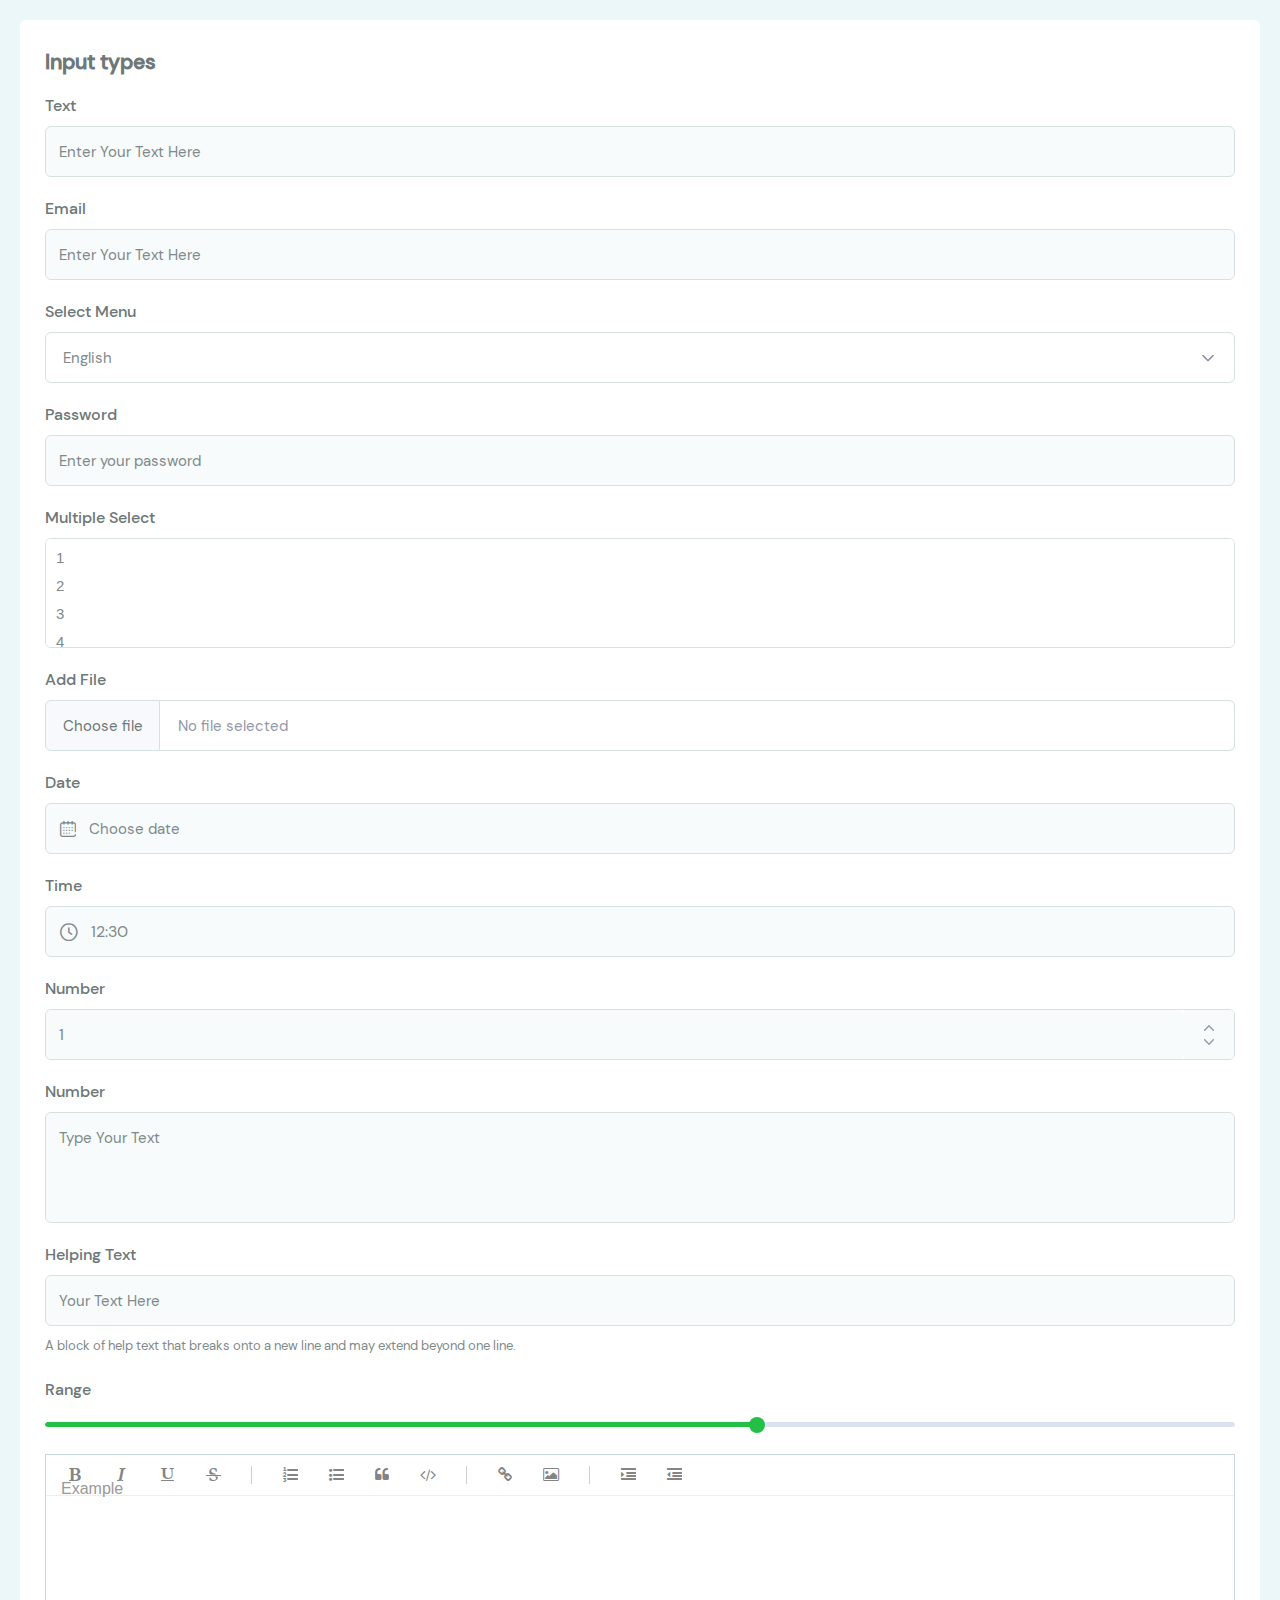
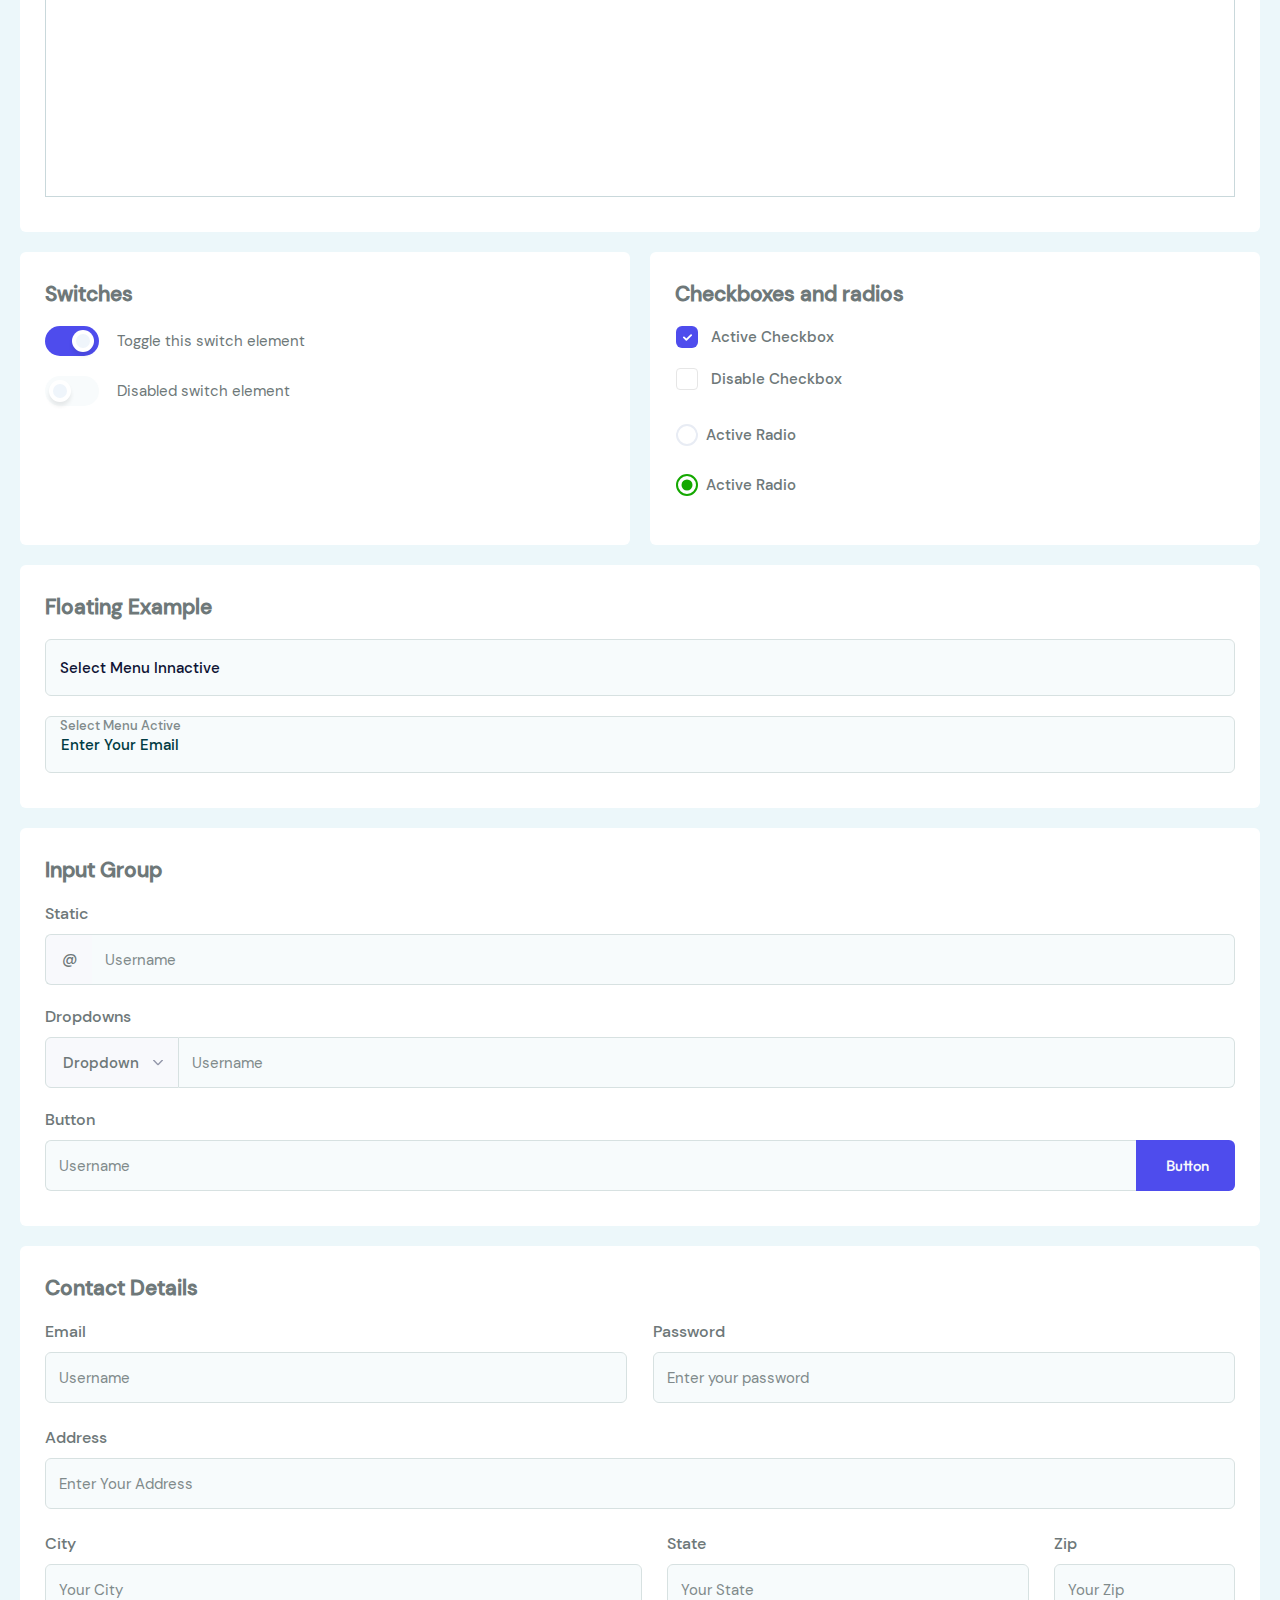
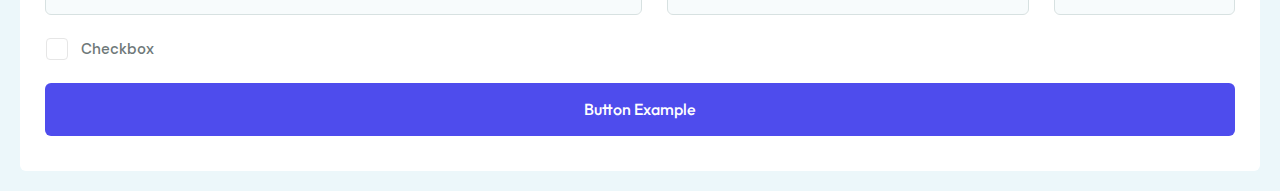
==== commit 4489d486: "responsive fixes" ====
--- a/elements.html
+++ b/elements.html
@@ -26,7 +26,7 @@
 		<!-- columns__wrap -->
 		<div class="columns__wrap" style="padding: 20px; background-color: #ECF7FA;">
 			<!-- columns__wrap-container two-columns -->
-			<div class="columns__wrap-container two-columns"
+			<div class="elements columns__wrap-container two-columns"
 				style="display: grid; grid-template: 1fr / 1fr 1fr; gap: 20px;">
 
 				<!-- Wrapper block -->
--- a/css/style.css
+++ b/css/style.css
@@ -3,15 +3,15 @@
   --main-font: "DMSans", sans-serif;
   --secondary-font: "Outfit", sans-serif;
   --title-color: #013b43;
-  --content-color: #585c73;
-  --light-text-color: #9498ab;
+  --content-color: #6e7879;
+  --light-text-color: #808a8b;
+  --main-green: #14a800;
+  --main-green-hover: #108500;
   --deep-green: #013b43;
   --main-purple-color: #4e4ced;
-  --main-purple-hover-color: #2a28e7;
+  --main-purple-hover-color: #2b29c5;
   --input-range-fill: #24c046;
   --input-range-background: #dbe2f0;
-  --main-green: #24c046;
-  --main-green-hover: #22a13d;
   --main-border: 1px solid #d7e1e1;
   --blue-background: #eef7fa;
   --footer-bg: #001700;
@@ -47,6 +47,13 @@
   font-family: "Outfit";
   src: local("Outfit-Light"), url("../fonts/Outfit-Light.woff2") format("woff2"), url("../fonts/Outfit-Light.woff") format("woff");
   font-weight: 300;
+  font-style: normal;
+  font-display: fallback;
+}
+@font-face {
+  font-family: "Outfit";
+  src: local("Outfit-Regular"), url("../fonts/Outfit-Regular.woff2") format("woff2"), url("../fonts/Outfit-Regular.woff") format("woff");
+  font-weight: 400;
   font-style: normal;
   font-display: fallback;
 }
@@ -183,10 +190,16 @@
   text-decoration: none;
 }
 
+body.is-active {
+  height: 100vh;
+  overflow: hidden;
+}
+
 .wrapper {
   min-height: 100%;
   display: flex;
   flex-direction: column;
+  overflow: hidden;
 }
 
 .main {
@@ -367,14 +380,14 @@
 }
 .global-search input[type=submit] {
   background-color: var(--deep-green);
-  width: 39px;
-  height: 39px;
+  width: clamp(30px, 3vw, 39px);
+  height: clamp(30px, 3vw, 39px);
   border-radius: 8px;
   flex-shrink: 0;
-  background-image: url("../../img/icons/search.svg");
+  background-image: url("../img/icons/search.svg");
   background-repeat: no-repeat;
   background-position: center center;
-  background-size: 18px;
+  background-size: 50%;
 }
 
 .grid-box__content {
@@ -399,8 +412,8 @@
   font-family: var(--secondary-font);
 }
 .g-title--h2 {
-  font-size: 35px;
-  line-height: 36px;
+  font-size: clamp(25px, 3vw, 35px);
+  line-height: clamp(26px, 3vw, 36px);
 }
 .g-title__colored {
   color: var(--main-purple-color);
@@ -423,9 +436,15 @@
 }
 .g-prop__img {
   display: flex;
+  max-height: 245px;
+  overflow: hidden;
+  height: 100%;
 }
 .g-prop__img img {
   width: 100%;
+  height: 100%;
+  -o-object-fit: cover;
+  object-fit: cover;
 }
 .g-prop__user {
   margin-bottom: 15px;
@@ -436,6 +455,7 @@
   font-size: 15px;
   line-height: 20px;
   border-bottom: var(--main-border);
+  color: #6e7879;
 }
 .g-prop__inner {
   padding: 20px;
@@ -472,10 +492,12 @@
 .g-user {
   display: grid;
   align-items: center;
-  grid-template: 1fr/45px 1fr;
+  grid-template: 1fr/auto 1fr;
   gap: 10px;
 }
 .g-user__avatar {
+  width: 45px;
+  height: 45px;
   border-radius: 50%;
   width: 45px;
   height: 45px;
@@ -499,11 +521,37 @@
   font-weight: 500;
   font-size: 18px;
   line-height: 23px;
+  color: var(--deep-green);
 }
 .g-user__info {
   font-size: 14px;
   line-height: 18px;
   color: var(--light-text-color);
+}
+.g-user__status {
+  color: var(--main-green);
+  position: relative;
+  padding-left: 11px;
+  font-size: 14px;
+  line-height: 18px;
+  font-family: var(--secondary-font);
+}
+.g-user__status::before {
+  position: absolute;
+  content: "";
+  width: 5px;
+  height: 5px;
+  left: 0;
+  top: 50%;
+  transform: translate(0, -50%);
+  border-radius: 50%;
+  background-color: var(--main-green);
+}
+.g-user__status--offline {
+  color: var(--light-text-color);
+}
+.g-user__status--offline:before {
+  background-color: var(--light-text-color);
 }
 .g-user--status .g-user__avatar::after, .g-user--status .g-user__avatar::before {
   position: absolute;
@@ -523,7 +571,7 @@
   bottom: -4px;
 }
 .g-user--status.is-online .g-user__avatar:after {
-  background-color: #14a800;
+  background-color: var(--main-green);
 }
 .g-user--status.is-offline .g-user__avatar:after {
   background-color: #d7e1e1;
@@ -531,7 +579,7 @@
 .g-slider__row-item {
   display: grid;
   grid-template: 1fr/1fr 2fr;
-  gap: 25px;
+  gap: clamp(15px, 3vw, 25px);
 }
 .g-slider__row-content {
   background-color: #4bb7bf;
@@ -545,7 +593,7 @@
 .g-slider__row-info {
   display: flex;
   align-items: center;
-  margin-bottom: 33px;
+  margin-bottom: clamp(20px, 3vw, 33px);
 }
 .g-slider__row-info span {
   display: inline-block;
@@ -571,7 +619,14 @@
   font-size: 22px;
   line-height: 32px;
 }
+.g-slider__row-img img {
+  border-radius: var(--br-15);
+  height: 100%;
+  -o-object-fit: cover;
+  object-fit: cover;
+}
 .g-slider__buttons {
+  z-index: 1;
   margin-left: auto;
   display: flex;
   align-items: center;
@@ -591,7 +646,7 @@
   right: 0;
 }
 .g-slider .swiper-slide {
-  width: 270px;
+  width: 281px;
 }
 .g-slider .swiper-button-next,
 .g-slider .swiper-button-prev {
@@ -625,11 +680,12 @@
   width: 30px;
   height: 30px;
   top: 20px;
-  right: 20px;
+  right: clamp(10px, 2vw, 20px);
   opacity: 0;
   pointer-events: none;
   transform: scale(0.3);
   transition: all 0.3s;
+  color: var(--deep-green);
 }
 .save:hover {
   color: var(--orange);
@@ -699,9 +755,9 @@
   color: var(--deep-green);
   display: flex;
   flex-wrap: wrap;
-  row-gap: 30px;
-  align-items: center;
-  margin-bottom: 35px;
+  row-gap: clamp(15px, 3vw, 30px);
+  align-items: center;
+  margin-bottom: clamp(25px, 3vw, 35px);
   justify-content: space-between;
 }
 .top-row .g-title {
@@ -738,7 +794,7 @@
 }
 
 .load-more {
-  background-color: #14a800;
+  background-color: var(--main-green);
   padding: 15px 31px 16px;
   font-weight: 500;
   line-height: 20px;
@@ -751,10 +807,225 @@
   font-size: 16px;
 }
 .load-more:hover {
-  background-color: #32a024;
-}
-
-/* Burger css */
+  background-color: var(--main-green-hover);
+}
+
+.form-rating {
+  display: flex;
+  justify-content: flex-end;
+  overflow: hidden;
+  flex-direction: row-reverse;
+  position: relative;
+  gap: 3px;
+}
+
+.form-rating > input {
+  display: none;
+}
+
+.form-rating > label {
+  cursor: pointer;
+  width: 20px;
+  height: 20px;
+  background-image: url("data:image/svg+xml,%3Csvg width='20' height='18' viewBox='0 0 20 18' fill='none' xmlns='http://www.w3.org/2000/svg'%3E%3Cpath d='M15.1555 17.9159L9.75 14.6561L4.3445 17.9158C4.14813 18.0357 3.89482 18.0266 3.70572 17.8943C3.51716 17.7626 3.43066 17.5336 3.48756 17.3158L5.03404 11.3538L0.204286 7.40749C0.0257387 7.2634 -0.0439967 7.02897 0.0279858 6.81554C0.0999683 6.60156 0.299691 6.45155 0.531787 6.43595L6.83555 6.01173L9.21999 0.312109C9.39519 -0.104036 10.1048 -0.104036 10.28 0.312109L12.6645 6.01173L18.9682 6.43595C19.2003 6.45155 19.4 6.60156 19.472 6.81554C19.544 7.02897 19.4743 7.2634 19.2957 7.40749L14.4659 11.3539L16.0124 17.3159C16.0693 17.5336 15.9828 17.7627 15.7942 17.8944C15.6013 18.0295 15.3487 18.0325 15.1555 17.9159Z' fill='%23CBD9DE'/%3E%3C/svg%3E%0A");
+  background-repeat: no-repeat;
+  background-position: center;
+  background-size: 100%;
+}
+
+.form-rating > input:checked ~ label,
+.form-rating > input:checked ~ label ~ label {
+  background-image: url("data:image/svg+xml,%3Csvg width='13' height='13' viewBox='0 0 13 13' fill='none' xmlns='http://www.w3.org/2000/svg'%3E%3Cpath d='M10.1037 12.6678L6.5 10.4128L2.89633 12.6678C2.76542 12.7507 2.59654 12.7444 2.47048 12.6529C2.34477 12.5618 2.28711 12.4033 2.32504 12.2527L3.35603 8.12832L0.13619 5.39837C0.0171591 5.29869 -0.0293311 5.13652 0.0186572 4.98887C0.0666455 4.84084 0.199794 4.73707 0.354524 4.72628L4.55703 4.43282L6.14666 0.489957C6.26346 0.202078 6.73653 0.202078 6.85333 0.489957L8.44296 4.43282L12.6455 4.72628C12.8002 4.73707 12.9333 4.84084 12.9813 4.98887C13.0293 5.13652 12.9828 5.29869 12.8638 5.39837L9.64394 8.12837L10.6749 12.2527C10.7129 12.4034 10.6552 12.5618 10.5295 12.653C10.4008 12.7464 10.2324 12.7485 10.1037 12.6678Z' fill='%2314A800'/%3E%3C/svg%3E%0A");
+}
+
+.form-rating > input:not(:checked) ~ label:hover,
+.form-rating > input:not(:checked) ~ label:hover ~ label {
+  background-image: url("data:image/svg+xml,%3Csvg width='13' height='13' viewBox='0 0 13 13' fill='none' xmlns='http://www.w3.org/2000/svg'%3E%3Cpath d='M10.1037 12.6678L6.5 10.4128L2.89633 12.6678C2.76542 12.7507 2.59654 12.7444 2.47048 12.6529C2.34477 12.5618 2.28711 12.4033 2.32504 12.2527L3.35603 8.12832L0.13619 5.39837C0.0171591 5.29869 -0.0293311 5.13652 0.0186572 4.98887C0.0666455 4.84084 0.199794 4.73707 0.354524 4.72628L4.55703 4.43282L6.14666 0.489957C6.26346 0.202078 6.73653 0.202078 6.85333 0.489957L8.44296 4.43282L12.6455 4.72628C12.8002 4.73707 12.9333 4.84084 12.9813 4.98887C13.0293 5.13652 12.9828 5.29869 12.8638 5.39837L9.64394 8.12837L10.6749 12.2527C10.7129 12.4034 10.6552 12.5618 10.5295 12.653C10.4008 12.7464 10.2324 12.7485 10.1037 12.6678Z' fill='%2314A800'/%3E%3C/svg%3E%0A");
+}
+
+.review-form h2 {
+  font-size: 24px;
+  line-height: 36px;
+  margin-bottom: 22px;
+}
+.review-form form h5 {
+  margin-bottom: 11px;
+  font-size: 17px;
+  line-height: 21px;
+}
+.review-form .form-rating {
+  margin-bottom: 25px;
+}
+.review-form__textarea {
+  border: var(--main-border);
+  border-radius: var(--br-15);
+  padding: 20px;
+  display: flex;
+  flex-direction: column;
+}
+.review-form__textarea textarea {
+  resize: none;
+  height: 60px;
+  line-height: 21px;
+  margin-bottom: 20px;
+}
+.review-form__textarea textarea::-moz-placeholder {
+  color: #9eaeb0;
+}
+.review-form__textarea textarea::placeholder {
+  color: #9eaeb0;
+}
+.review-form__textarea input[type=submit] {
+  background-color: transparent;
+  margin-left: auto;
+  width: auto;
+  color: #4e4ced;
+  font-weight: 500;
+  font-size: 17px;
+  line-height: 21px;
+  font-family: var(--secondary-font);
+  padding-right: 23px;
+  background-image: url("../img/icons/submit-p.svg");
+  background-repeat: no-repeat;
+  background-position: right center;
+  background-size: 17px;
+}
+
+.breadcrumbs {
+  display: flex;
+  flex-wrap: wrap;
+  color: #6e7879;
+  font-weight: 400;
+  font-size: 15px;
+  line-height: 19px;
+  font-family: var(--secondary-font);
+  row-gap: 10px;
+}
+.breadcrumbs li {
+  margin-right: 9px;
+  padding-right: 9px;
+  position: relative;
+}
+.breadcrumbs li::before {
+  position: absolute;
+  content: "";
+  width: 5px;
+  height: 15px;
+  right: -1px;
+  top: 50%;
+  transform: translateY(-40%);
+  background-image: url("../img/icons/angle-right-g.svg");
+  background-repeat: no-repeat;
+  background-position: center center;
+  background-size: cover;
+}
+.breadcrumbs li a {
+  transition: color 0.3s;
+}
+.breadcrumbs li a:hover {
+  color: var(--deep-green);
+}
+.breadcrumbs li:last-child {
+  margin-right: 0;
+  padding-right: 0;
+}
+.breadcrumbs li:last-child::before {
+  display: none;
+}
+.breadcrumbs li:last-child a {
+  pointer-events: none;
+  cursor: auto;
+}
+
+.total-rating i {
+  color: var(--main-green);
+  font-size: 16px;
+}
+.total-rating span {
+  margin-left: 6px;
+  color: var(--deep-green);
+}
+.total-rating--gray span {
+  color: var(--light-text-color);
+  margin-left: 0;
+}
+
+.accordion__title {
+  font-size: 18px;
+  line-height: 23px;
+  padding-right: 15px;
+  cursor: pointer;
+  position: relative;
+}
+.accordion__title::after {
+  position: absolute;
+  content: "";
+  width: 10px;
+  height: 6px;
+  right: 0;
+  top: 10px;
+  background-image: url(../img/icons/angle-down-green.svg);
+  background-repeat: no-repeat;
+  background-position: center;
+  background-size: contain;
+  transition: transform 0.3s;
+}
+.accordion__title.is-active:after {
+  transform: rotate(180deg);
+}
+.accordion__item {
+  display: none;
+  margin-top: 13px;
+  line-height: 26px;
+}
+.accordion__inner {
+  padding-bottom: 18px;
+  border-bottom: var(--main-border);
+  margin-bottom: 18px;
+}
+
+.share {
+  gap: 6px;
+  color: var(--deep-green);
+  font-weight: 500;
+  font-size: 15px;
+  line-height: 19px;
+  font-family: var(--secondary-font);
+  margin-bottom: 38px;
+}
+.share-item {
+  width: 50px;
+  height: 43px;
+  border-radius: 7px;
+  border: var(--main-border);
+  align-items: center;
+  justify-content: center;
+  background-repeat: no-repeat;
+  background-position: center center;
+  background-size: 45%;
+  transition: border-color 0.3s;
+}
+.share-item:hover {
+  border-color: var(--deep-green);
+}
+.share-facebook {
+  background-image: url(../img/icons/s-c-facebook.svg);
+}
+.share-twitter {
+  background-image: url(../img/icons/s-c-twitter.svg);
+}
+.share-whatsapp {
+  background-image: url(../img/icons/s-c-whatsapp.svg);
+  background-size: 35%;
+}
+.share-link {
+  background-image: url(../img/icons/s-c-link.svg);
+  width: auto;
+  padding: 0 16px 0 41px;
+  background-size: 19px 19px;
+  background-position: left 19px center;
+}
+
 .burger {
   cursor: pointer;
   display: none;
@@ -786,7 +1057,6 @@
 }
 .burger__main span:nth-child(3) {
   transition-delay: 0.75s;
-  width: 17px;
 }
 .burger__toggle {
   width: 22px;
@@ -796,7 +1066,7 @@
 }
 .burger__toggle span {
   position: relative;
-  background: #DBE2F0;
+  background: var(--deep-green);
   border-radius: 2px;
   transition: 0.2s ease-in-out;
 }
@@ -845,7 +1115,6 @@
   transition-delay: 0.375s;
 }
 
-/* Burger css end */
 /* Header */
 .header {
   padding: 23px 0;
@@ -862,10 +1131,21 @@
 }
 .header__inner {
   align-items: center;
-  gap: 20px;
+  gap: clamp(15px, 2vw, 20px);
+  color: var(--deep-green);
+  justify-content: space-between;
+}
+.header__inner-m {
+  display: flex;
+  align-items: center;
+  gap: clamp(15px, 2vw, 20px);
+  margin-left: auto;
+  flex: 1 1 auto;
 }
 .header__logo {
-  margin-right: clamp(10px, 4vw, 44px);
+  margin-right: clamp(5px, 3vw, 44px);
+  flex-shrink: 0;
+  z-index: 11;
 }
 .header__nav ul {
   gap: clamp(20px, 3vw, 35px);
@@ -900,9 +1180,9 @@
   margin-left: auto;
 }
 .header__actions {
-  margin: 0 20px;
-  align-items: center;
-  gap: clamp(15px, 3vw, 28px);
+  margin: 0 clamp(5px, 2vw, 20px);
+  align-items: center;
+  gap: clamp(25px, 2.5vw, 28px);
   font-size: 20px;
 }
 .header__actions a {
@@ -912,6 +1192,7 @@
   color: var(--orange);
 }
 .header__user {
+  display: flex;
   position: relative;
 }
 .header__user .popup-global {
@@ -929,6 +1210,7 @@
   display: flex;
   flex-direction: column;
   gap: 13px;
+  color: var(--deep-green);
 }
 .header__user-menu li a {
   display: flex;
@@ -949,7 +1231,9 @@
   justify-content: center;
 }
 .header__user-menu li a span {
-  font-size: 21px;
+  font-size: 16px;
+  line-height: 21px;
+  font-weight: 500;
 }
 .header__user-menu li:last-child a {
   border-bottom: none;
@@ -963,7 +1247,7 @@
   line-height: 20px;
 }
 .header__request a {
-  padding: 13px 28px 14px 31px;
+  padding: 13px clamp(15px, 2.5vw, 30px) 14px clamp(15px, 2.5vw, 30px);
   background-color: var(--main-green);
   border-radius: var(--br-10);
   transition: background-color 0.3s;
@@ -995,6 +1279,11 @@
 .header__join a:hover {
   background-color: var(--main-purple-hover-color);
 }
+.header__userbox {
+  display: flex;
+  align-items: center;
+  gap: 15px;
+}
 
 /* Footer */
 .footer {
@@ -1008,8 +1297,9 @@
 }
 .footer__top {
   display: flex;
+  flex-wrap: wrap;
   justify-content: space-between;
-  gap: 20px;
+  gap: 30px;
   padding-bottom: 55px;
   border-bottom: 1px solid rgba(255, 255, 255, 0.15);
 }
@@ -1026,9 +1316,10 @@
   flex-direction: column;
   gap: 17px;
   line-height: 21px;
+  max-width: 300px;
 }
 .footer__item-list a {
-  transition: color 0.3s;
+  transition: color 0.3s, transform 0.3s;
   position: relative;
 }
 .footer__item-list a::before {
@@ -1038,7 +1329,7 @@
   height: 10px;
   left: -13px;
   top: 5px;
-  background-image: url(../../../img/icons/angle-right.svg);
+  background-image: url(.././img/icons/angle-right.svg);
   background-repeat: no-repeat;
   background-position: center;
   transform: translateX(-10px);
@@ -1047,20 +1338,23 @@
 }
 .footer__item-list a:hover {
   color: #fff;
+  transform: translateX(15px);
 }
 .footer__item-list a:hover::before {
   opacity: 1;
-  transform: translateX(0);
+  transform: translateX(-3px);
 }
 .footer__bottom {
   padding: 28px 0;
   display: flex;
+  flex-wrap: wrap;
   align-items: center;
   justify-content: space-between;
   gap: 28px;
 }
 .footer__rights {
   margin-left: auto;
+  color: rgba(255, 255, 255, 0.39);
 }
 .footer__socials {
   display: flex;
@@ -1083,25 +1377,49 @@
   color: var(--orange);
 }
 .footer__socials a:nth-child(1) {
+  font-size: 14px;
+}
+.footer__socials a:nth-child(2) {
   font-size: 16px;
 }
-.footer__socials a:nth-child(2) {
-  font-size: 19px;
-}
 .footer__socials a:nth-child(3) {
-  font-size: 20px;
+  font-size: 15px;
 }
 .footer__socials a:nth-child(4) {
-  font-size: 20px;
+  font-size: 18px;
 }
 .footer__socials a:nth-child(5) {
-  font-size: 21px;
+  font-size: 17px;
+  padding-bottom: 1px;
 }
 
 /* Categories */
 .categories {
-  padding: 30px 0;
+  padding: 26px 0;
   color: var(--deep-green);
+}
+.categories-wrap {
+  position: relative;
+}
+.categories-wrap__arrow {
+  display: none;
+  position: absolute;
+  content: "";
+  width: 6px;
+  height: 11px;
+  background-repeat: no-repeat;
+  background-position: center;
+  top: 50%;
+  transform: translateY(-50%);
+  z-index: 4;
+}
+.categories-wrap__arrow--left {
+  left: clamp(15px, 2vw, 30px);
+  background-image: url(../img/icons/angle-l-green.svg);
+}
+.categories-wrap__arrow--right {
+  right: clamp(15px, 2vw, 30px);
+  background-image: url(../img/icons/angle-r-green.svg);
 }
 .categories ul {
   display: flex;
@@ -1163,7 +1481,9 @@
 .trusted__inner ul {
   display: flex;
   align-items: center;
-  gap: clamp(30px, 7vw, 80px);
+  flex: 1 1 auto;
+  gap: 15px;
+  justify-content: space-between;
 }
 .trusted__inner ul a {
   display: flex;
@@ -1189,8 +1509,9 @@
   align-items: center;
 }
 .newsletter__inner form input[type=email] {
-  font-size: 25px;
-  line-height: 36px;
+  font-size: clamp(18px, 2vw, 25px);
+  line-height: clamp(20px, 3vw, 36px);
+  padding-right: 20px;
 }
 .newsletter__inner form input[type=submit] {
   background-color: var(--main-purple-color);
@@ -1201,7 +1522,7 @@
   font-size: 16px;
   line-height: 20px;
   transition: background-color 0.3s;
-  background-image: url("../../../img/icons/send.svg");
+  background-image: url(".././img/icons/send.svg");
   background-repeat: no-repeat;
   background-position: left 40px center;
   background-size: 20px;
@@ -1326,8 +1647,9 @@
 
 .columns {
   display: grid;
-  grid-template: 1fr/1fr 320px;
-  gap: clamp(20px, 4vw, 40px);
+  grid-template: 1fr/1fr 330px;
+  gap: clamp(20px, 3vw, 49px);
+  position: relative;
 }
 .columns .custom-select::after {
   width: 10px;
@@ -1340,17 +1662,20 @@
   margin-bottom: 5px;
 }
 .columns__description {
-  font-size: 20px;
-  line-height: 36px;
+  font-size: clamp(18px, 2vw, 20px);
+  line-height: clamp(20px, 3vw, 36px);
   margin-bottom: 24px;
 }
 .columns .global-search {
+  display: grid;
+  grid-template: auto/1fr;
+  gap: clamp(10px, 1vw, 15px);
   margin-bottom: 23px;
 }
 .columns .global-search form {
   width: 100%;
   padding-left: 20px;
-  background-image: url("../../../img/icons/search-g.svg");
+  background-image: url(".././img/icons/search-g.svg");
   background-repeat: no-repeat;
   background-position: left 15px center;
   background-size: 18px;
@@ -1373,6 +1698,9 @@
   padding-top: 5px;
   margin-right: 20px;
 }
+.columns__tags .tags {
+  padding-right: 0;
+}
 .columns__main {
   margin-top: 42px;
   padding-top: 15px;
@@ -1382,7 +1710,7 @@
   display: flex;
   justify-content: space-between;
   align-items: center;
-  margin-bottom: 35px;
+  margin-bottom: clamp(20px, 3vw, 35px);
 }
 .columns__main-sort {
   display: flex;
@@ -1397,7 +1725,7 @@
   font-weight: 500;
 }
 .columns__main-sort .custom-select::after {
-  background-image: url(../../../img/icons/select-angle-green.svg);
+  background-image: url(.././img/icons/select-angle-green.svg);
 }
 .columns__main-sort i {
   cursor: pointer;
@@ -1430,7 +1758,6 @@
 }
 .columns__inner--list .g-prop {
   flex-direction: row;
-  align-items: center;
 }
 .columns__inner--list .g-prop__inner {
   height: 100%;
@@ -1445,6 +1772,27 @@
   border-radius: 15px 0 0 15px;
   overflow: hidden;
 }
+.columns__inner--list .freelancer {
+  display: grid;
+  grid-template: auto/1fr;
+}
+.columns__inner--list .freelancer__top {
+  margin-bottom: 0;
+}
+.columns__inner--list .freelancer__text, .columns__inner--list .freelancer__bottom {
+  margin-left: 100px;
+}
+.columns__inner--list div.g-user--freelancer {
+  flex-direction: row;
+}
+.columns__inner--list div.g-user--freelancer .g-user__cont {
+  align-items: flex-start;
+}
+.columns__inner--list div.rating--freelancer {
+  top: 23px;
+  right: 85px;
+  left: auto;
+}
 .columns--one {
   display: flex;
   flex-direction: column;
@@ -1463,13 +1811,37 @@
 }
 .columns .project:hover .save {
   background-color: #fff;
+}
+.columns--reverse {
+  grid-template: 1fr/340px 1fr;
+}
+.columns__filters {
+  align-items: center;
+  border: var(--main-border);
+  color: var(--deep-green);
+  font-weight: 500;
+  font-size: 14px;
+  margin-left: auto;
+  width: -webkit-max-content;
+  width: -moz-max-content;
+  width: max-content;
+  cursor: pointer;
+  top: 5px;
+  right: 0;
+  padding: 10px 15px;
+  border-radius: 10px;
+  display: none;
+  text-align: center;
+}
+.columns__right {
+  min-width: 0;
 }
 
 .project {
   position: relative;
   background-color: #fff;
   border: var(--main-border);
-  padding: 30px 20px;
+  padding: 30px clamp(10px, 2vw, 20px);
   border-radius: var(--br-15);
   transition: background-color 0.3s;
 }
@@ -1495,13 +1867,22 @@
 .project__info {
   display: flex;
   align-items: center;
-  gap: 15px;
+  flex-wrap: wrap;
+  -moz-column-gap: 15px;
+  column-gap: 15px;
+  row-gap: 10px;
   margin-bottom: 15px;
   color: var(--light-text-color);
+  font-size: 14px;
+}
+.project__info .rating {
+  font-size: 15px;
 }
 .project__text {
   line-height: 20px;
   margin-bottom: 20px;
+  font-size: 15px;
+  color: #6e7879;
 }
 .project .save {
   top: auto;
@@ -1540,10 +1921,13 @@
   display: flex;
   align-items: center;
   font-weight: 400;
-  color: var(--light-text-color);
+  color: #808a8b;
 }
 .project--c .project__top-location p {
   line-height: 1;
+}
+.project--c .project__top-location i {
+  font-size: 16px;
 }
 .project--c .project__top-info {
   display: flex;
@@ -1561,8 +1945,11 @@
 }
 .project--c .project__info-inner {
   display: flex;
-  align-items: center;
-  gap: 20px;
+  flex-wrap: wrap;
+  align-items: center;
+  -moz-column-gap: 20px;
+  column-gap: 20px;
+  row-gap: 10px;
 }
 .project--c .project__info-time {
   gap: 6px;
@@ -1666,11 +2053,13 @@
   font-size: 23px;
   line-height: 29px;
 }
-.filters__top a {
+.filters__top button {
+  color: var(--deep-green);
+  font-size: 16px;
   line-height: 21px;
   transition: color 0.3s;
 }
-.filters__top a:hover {
+.filters__top button:hover {
   color: var(--orange);
 }
 .filters__box .check-input {
@@ -1685,7 +2074,7 @@
   margin-right: 8px;
 }
 .filters__box .check-input__check:checked + .check-input__style::before {
-  background-color: #14a800;
+  background-color: var(--main-green);
 }
 .filters__box h4 {
   font-size: 18px;
@@ -1756,7 +2145,7 @@
   width: 10px;
   height: 6px;
   background-size: contain;
-  background-image: url(../../../img/icons/select-angle-green.svg);
+  background-image: url(.././img/icons/select-angle-green.svg);
 }
 .messages .g-user__avatar {
   width: 55px;
@@ -1765,6 +2154,7 @@
 .messages__conv {
   padding-bottom: 20px;
   overflow-y: auto;
+  max-height: 795px;
 }
 .messages__conv-info {
   display: flex;
@@ -1803,39 +2193,37 @@
   position: absolute;
   left: 50%;
   top: 50%;
-  width: 0%;
   transform: translate(-50%, -50%);
-  height: 35px;
-  display: flex;
-  align-items: center;
-  border: var(--main-border);
+  height: 100%;
+  display: flex;
+  align-items: center;
   border-radius: 5px;
   overflow: hidden;
   opacity: 0;
   pointer-events: none;
   transition: width 0.5s, opacity 0.3s;
+  width: 100%;
   z-index: 10;
+  padding-right: 20px;
+  background-color: #fff;
 }
 .messages__filter.is-active {
   opacity: 1;
   pointer-events: all;
-  width: 90%;
 }
 .messages__filter input {
-  padding: 5px 10px;
+  padding: 5px 10px 5px 20px;
   border-right: 0;
   background-color: #fff;
 }
 .messages__filter i {
   background-color: #fff;
-  font-size: 10px;
+  font-size: 12px;
   height: 33px;
   width: 33px;
   border-left: 0;
   cursor: pointer;
   transition: color 0.3s;
-}
-.messages__filter i:hover {
   color: var(--deep-green);
 }
 .messages__filter-btn {
@@ -1846,6 +2234,7 @@
   display: grid;
   grid-template: -webkit-max-content 1fr/1fr auto;
   grid-template: max-content 1fr/1fr auto;
+  position: relative;
 }
 .messages__main-top {
   grid-column: 1/3;
@@ -1867,7 +2256,7 @@
 .messages__main-status {
   position: absolute;
   content: "";
-  background-color: #14a800;
+  background-color: var(--main-green);
   width: 8px;
   height: 8px;
   border-radius: 50%;
@@ -1963,7 +2352,7 @@
   padding: 11px 37px 12px 21px;
   background-color: var(--main-purple-color);
   border-radius: 10px;
-  background-image: url("../../../img/icons/send-2.svg");
+  background-image: url(".././img/icons/send-2.svg");
   background-repeat: no-repeat;
   background-position: right 18px center;
   background-size: 11px;
@@ -2053,22 +2442,22 @@
 }
 
 .intro {
-  padding: 20px 0 clamp(40px, 5vw, 50px);
+  padding: 32px 0;
 }
 .intro__inner {
   display: grid;
   grid-template: 1fr/1fr 1fr;
   align-items: center;
-  gap: 50px;
+  gap: 5px;
 }
 .intro__left p {
-  font-size: 21px;
-  line-height: 32px;
-  margin-bottom: 32px;
+  font-size: clamp(17px, 2vw, 21px);
+  line-height: clamp(27px, 3vw, 32px);
+  margin-bottom: clamp(22px, 3vw, 32px);
 }
 .intro__left h1 {
-  font-size: 80px;
-  line-height: 75px;
+  font-size: clamp(40px, 6vw, 80px);
+  line-height: clamp(45px, 6vw, 75px);
   margin-bottom: 19px;
 }
 .intro__left h1 span {
@@ -2079,13 +2468,13 @@
   position: absolute;
   content: "";
   width: 100%;
-  height: 10px;
-  background-image: url("../../img/icons/underline-p.svg");
+  height: clamp(7px, 1vw, 10px);
+  background-image: url("../img/icons/underline-p.svg");
   background-repeat: no-repeat;
   background-position: center center;
   background-size: cover;
   left: 0;
-  bottom: 0px;
+  bottom: 0;
 }
 .intro__buttons {
   color: #fff;
@@ -2096,10 +2485,12 @@
   text-align: center;
 }
 .intro__buttons a {
+  align-items: center;
+  justify-content: center;
   font-weight: 500;
   font-size: 16px;
   line-height: 20px;
-  padding: 15px 31px 16px;
+  padding: 14px clamp(10px, 3vw, 31px) 13px;
   border-radius: var(--br-10);
   border: 1px solid transparent;
 }
@@ -2116,7 +2507,7 @@
   background-color: #4e4ced;
   color: #fff;
   padding: clamp(40px, 9vw, 95px) 0;
-  background-image: url("../../img/background.webp");
+  background-image: url("../img/background.webp");
   background-repeat: no-repeat;
   background-position: center center;
   background-size: cover;
@@ -2128,7 +2519,7 @@
   align-items: center;
 }
 .intro-a__inner-left {
-  width: 400px;
+  width: clamp(290px, 90vw, 400px);
 }
 .intro-a__inner-right {
   display: grid;
@@ -2136,8 +2527,8 @@
   gap: clamp(10px, 2vw, 20px);
 }
 .intro-a h1 {
-  font-size: 60px;
-  line-height: 53px;
+  font-size: clamp(40px, 6vw, 60px);
+  line-height: clamp(45px, 5vw, 53px);
   color: #d5e1e2;
   margin-bottom: 20px;
 }
@@ -2151,10 +2542,10 @@
   position: absolute;
   content: "";
   left: 0;
-  bottom: 10px;
+  bottom: 5px;
   width: 100%;
   height: 10px;
-  background-image: url(../../img/icons/underline.svg);
+  background-image: url(../img/icons/underline.svg);
   background-repeat: no-repeat;
   background-size: cover;
 }
@@ -2166,10 +2557,11 @@
   text-align: center;
 }
 .intro-a__buttons a {
+  align-items: center;
   font-weight: 500;
   font-size: 16px;
   line-height: 20px;
-  padding: 15px 31px 16px;
+  padding: 15px 31px 14px;
   border-radius: var(--br-10);
   border: 1px solid transparent;
 }
@@ -2220,7 +2612,7 @@
   background-color: #f8fcfd;
 }
 .category-slider .swiper-slide {
-  max-width: 214px;
+  max-width: 219px;
   height: auto;
 }
 .category-slider .swiper-wrapper {
@@ -2238,7 +2630,7 @@
 .enterprise__inner {
   display: grid;
   grid-template: 1fr/1fr 1fr;
-  gap: clamp(30px, 7vw, 70px);
+  gap: clamp(30px, 6vw, 70px);
   align-items: center;
 }
 .enterprise__left {
@@ -2255,19 +2647,42 @@
 .enterprise__title {
   font-family: var(--secondary-font);
   font-weight: 500;
-  font-size: 57px;
-  line-height: 61px;
+  font-size: clamp(35px, 5.5vw, 57px);
+  line-height: clamp(37px, 6vw, 61px);
   margin-bottom: 15px;
+  max-width: 405px;
 }
 .enterprise__text {
   font-size: 19px;
-  line-height: 32px;
+  line-height: clamp(22px, 3vw, 32px);
   margin-bottom: 22px;
+  color: rgba(255, 255, 255, 0.75);
 }
 .enterprise__list {
   font-size: 17px;
-  line-height: 37px;
+  line-height: 20px;
   margin-bottom: 34px;
+}
+.enterprise__list li + li {
+  margin-top: clamp(10px, 2vw, 20px);
+}
+.enterprise__list li {
+  padding-left: 28px;
+  position: relative;
+}
+.enterprise__list li::before {
+  position: absolute;
+  content: "";
+  width: 18px;
+  height: 18px;
+  left: 0;
+  top: 0;
+  border: 1.5px solid #fff;
+  border-radius: 50%;
+  background-image: url("../img/icons/checked.svg");
+  background-repeat: no-repeat;
+  background-position: center center;
+  background-size: 65%;
 }
 .enterprise__btn {
   background-color: var(--orange);
@@ -2287,8 +2702,8 @@
 }
 .featured__inner {
   display: grid;
-  grid-template: 1fr/1fr 1fr;
-  gap: 30px;
+  grid-template-columns: repeat(auto-fit, minmax(400px, 1fr));
+  gap: clamp(15px, 3vw, 30px);
 }
 
 .offer-details__pretitle {
@@ -2303,6 +2718,7 @@
 .offer-details__pretitle span {
   font-size: 14px;
   line-height: 18px;
+  color: #808a8b;
 }
 .offer-details__title {
   font-size: 39px;
@@ -2314,6 +2730,8 @@
   align-items: center;
   font-size: 15px;
   margin-bottom: 30px;
+  flex-wrap: wrap;
+  row-gap: 20px;
 }
 .offer-details__description-location {
   margin-right: 17px;
@@ -2325,47 +2743,6 @@
   margin-right: 23px;
   color: var(--deep-green);
   font-weight: 500;
-}
-.offer-details__share {
-  gap: 6px;
-  color: var(--deep-green);
-  font-weight: 500;
-  font-size: 15px;
-  line-height: 19px;
-  font-family: var(--secondary-font);
-  margin-bottom: 38px;
-}
-.offer-details__share-item {
-  width: 50px;
-  height: 43px;
-  border-radius: 7px;
-  border: var(--main-border);
-  align-items: center;
-  justify-content: center;
-  background-repeat: no-repeat;
-  background-position: center center;
-  background-size: 45%;
-  transition: border-color 0.3s;
-}
-.offer-details__share-item:hover {
-  border-color: var(--deep-green);
-}
-.offer-details__share-facebook {
-  background-image: url(../../img/icons/s-c-facebook.svg);
-}
-.offer-details__share-twitter {
-  background-image: url(../../img/icons/s-c-twitter.svg);
-}
-.offer-details__share-whatsapp {
-  background-image: url(../../img/icons/s-c-whatsapp.svg);
-  background-size: 35%;
-}
-.offer-details__share-link {
-  background-image: url(../../img/icons/s-c-link.svg);
-  width: auto;
-  padding: 0 12px 0 42px;
-  background-size: 19px 19px;
-  background-position: left 19px center;
 }
 .offer-details__text {
   font-size: 18px;
@@ -2397,9 +2774,12 @@
   top: 16px;
 }
 .offer-details__type, .offer-details__pay {
+  display: flex;
+  flex-wrap: wrap;
+  gap: 5px;
   font-weight: 400;
-  font-size: 22px;
-  line-height: 27px;
+  font-size: clamp(17px, 2vw, 22px);
+  line-height: clamp(20px, 2vw, 27px);
   margin-bottom: 25px;
 }
 .offer-details__tags {
@@ -2413,7 +2793,7 @@
   line-height: 20px;
   border-radius: var(--br-10);
   padding: 15px 60px 16px;
-  background-color: #14a800;
+  background-color: var(--main-green);
   transition: background-color 0.3s;
 }
 .offer-details__apply a:hover {
@@ -2433,6 +2813,763 @@
   display: flex;
   flex-direction: column;
   gap: 16px;
+}
+.offer-details__aside {
+  background-color: #eef7fa;
+  border-radius: var(--br-15);
+  padding: 40px 25px;
+  display: flex;
+  flex-direction: column;
+  align-items: center;
+}
+.offer-details__aside-logo {
+  width: 71px;
+  height: 71px;
+  overflow: hidden;
+  border-radius: var(--br-10);
+  margin-bottom: 21px;
+}
+.offer-details__aside-logo img {
+  width: 100%;
+}
+.offer-details__aside-name {
+  font-family: var(--main-font);
+  font-weight: 500;
+  font-size: 23px;
+  line-height: 29px;
+  text-align: center;
+  color: var(--deep-green);
+  margin-bottom: 3px;
+}
+.offer-details__aside-link {
+  line-height: 21px;
+  margin-bottom: 25px;
+}
+.offer-details__aside-link i {
+  font-size: 15px;
+  margin-right: 4px;
+}
+.offer-details__aside-apply {
+  color: #fff;
+  width: 100%;
+  margin-bottom: 27px;
+}
+.offer-details__aside-apply a {
+  width: 100%;
+  justify-content: center;
+  background-color: var(--main-green);
+  border-radius: 10px;
+  padding: 15px 20px;
+  line-height: 20px;
+  font-family: var(--secondary-font);
+  font-weight: 500;
+  transition: background-color 0.3s;
+}
+.offer-details__aside-apply a:hover {
+  background-color: var(--main-green-hover);
+}
+.offer-details__aside-info {
+  width: 100%;
+  gap: 20px;
+}
+.offer-details__aside-info li {
+  display: flex;
+  flex-direction: column;
+}
+.offer-details__aside-info li span {
+  font-weight: 500;
+  font-size: 18px;
+  line-height: 27px;
+  color: var(--deep-green);
+}
+.offer-details__aside-info li span:first-child {
+  font-weight: 400;
+  color: #808a8b;
+  font-size: 17px;
+  line-height: 26px;
+  margin-bottom: 4px;
+}
+
+.freelancer-p__aside {
+  border: var(--main-border);
+  padding: 25px clamp(10px, 2vw, 25px) clamp(20px, 4vw, 50px) clamp(10px, 2vw, 25px);
+  border-radius: 15px;
+  position: relative;
+}
+.freelancer-p__aside .rating {
+  position: absolute;
+  left: clamp(10px, 2vw, 24px);
+  top: 26px;
+}
+.freelancer-p__aside .rating i {
+  font-size: 16px;
+}
+.freelancer-p__aside .save {
+  opacity: 1;
+  pointer-events: all;
+  transform: scale(1);
+  background-color: #eef7fa;
+  width: 35px;
+  height: 35px;
+  top: 20px;
+  right: clamp(10px, 2vw, 20px);
+}
+.freelancer-p__aside .g-user {
+  display: flex;
+  flex-direction: column;
+  gap: 0;
+}
+.freelancer-p__aside .g-user__avatar {
+  width: 100px;
+  height: 100px;
+  margin-bottom: 15px;
+}
+.freelancer-p__aside .g-user__avatar::before {
+  right: 3px;
+  bottom: -6px;
+}
+.freelancer-p__aside .g-user__avatar:after {
+  right: 9px;
+  bottom: 0;
+}
+.freelancer-p__top {
+  margin-top: 16px;
+}
+.freelancer-p__name {
+  font-family: var(--main-font);
+  font-style: normal;
+  font-weight: 500;
+  font-size: 22px;
+  line-height: 36px;
+  color: var(--deep-green);
+  margin-bottom: 2px;
+}
+.freelancer-p__profession {
+  font-size: 16px;
+  line-height: 21px;
+  color: #808a8b;
+  margin-bottom: 4px;
+}
+.freelancer-p__price {
+  font-family: var(--main-font);
+  font-weight: 500;
+  font-size: 21px;
+  line-height: 36px;
+  color: var(--deep-green);
+  margin-bottom: 20px;
+}
+.freelancer-p__buttons {
+  display: grid;
+  grid-template: 1fr/1fr 1fr;
+  gap: 8px;
+  margin-bottom: 28px;
+}
+.freelancer-p__buttons a {
+  justify-content: center;
+  align-items: center;
+  border-radius: var(--br-10);
+  padding: 13px 10px;
+  min-height: 49px;
+  font-weight: 500;
+  font-size: 15px;
+  line-height: 19px;
+  font-family: var(--secondary-font);
+  transition: all 0.3s;
+}
+.freelancer-p__buttons a:first-child {
+  color: #fff !important;
+  background-color: var(--main-green);
+}
+.freelancer-p__buttons a:first-child:hover {
+  background-color: var(--main-green-hover);
+}
+.freelancer-p__buttons a:last-child {
+  color: var(--deep-green);
+  border: 2px solid var(--deep-green);
+}
+.freelancer-p__buttons a:last-child:hover {
+  border-color: var(--deep-green);
+  color: #fff;
+  background-color: var(--deep-green);
+}
+.freelancer-p__about-text {
+  font-size: 17px;
+  line-height: 26px;
+  color: #6e7879;
+  margin-bottom: 21px;
+}
+.freelancer-p__about-from, .freelancer-p__about-member {
+  line-height: 21px;
+  display: flex;
+  align-items: center;
+  justify-content: space-between;
+  gap: 14px;
+}
+.freelancer-p__about-from i, .freelancer-p__about-member i {
+  font-size: 17px;
+}
+.freelancer-p__about-from span, .freelancer-p__about-member span {
+  display: flex;
+  align-items: center;
+  gap: 8px;
+  color: var(--light-text-color);
+}
+.freelancer-p__about-from span:last-child, .freelancer-p__about-member span:last-child {
+  line-height: 21px;
+  color: var(--deep-green);
+}
+.freelancer-p__about-from {
+  margin-bottom: 14px;
+}
+.freelancer-p__box:not(:last-child) {
+  padding-bottom: 28px;
+  margin-bottom: 24px;
+  border-bottom: var(--main-border);
+}
+.freelancer-p__box h4 {
+  font-size: 19px;
+  line-height: 24px;
+  margin-bottom: 16px;
+}
+.freelancer-p__box-item {
+  display: flex;
+  align-items: center;
+  gap: 6px;
+}
+.freelancer-p__box-item + .freelancer-p__box-item {
+  margin-top: 12px;
+}
+.freelancer-p__box-item span {
+  color: var(--deep-green);
+  line-height: 21px;
+  font-size: 16px;
+}
+.freelancer-p__lang-info {
+  color: var(--light-text-color) !important;
+}
+.freelancer-p__main-box {
+  padding-bottom: 30px;
+  margin-bottom: 40px;
+  border-bottom: var(--main-border);
+}
+.freelancer-p__main-top {
+  padding-top: clamp(5px, 3vw, 47px);
+}
+.freelancer-p__main-top h2 {
+  font-size: 29px;
+  line-height: 36px;
+  margin-bottom: 19px;
+}
+.freelancer-p__main-top p {
+  font-size: 17px;
+  line-height: 26px;
+}
+.freelancer-p__main-propositions-inner {
+  display: grid;
+  grid-template-columns: repeat(auto-fill, minmax(250px, 1fr));
+  gap: clamp(15px, 2.5vw, 30px);
+}
+.freelancer-p__main-title {
+  font-size: 24px;
+  line-height: 36px;
+  margin-bottom: 19px;
+}
+.freelancer-p__main-portfolio h2 {
+  margin-bottom: 0;
+}
+.freelancer-p__main-portfolio .top-row {
+  margin-bottom: 19px;
+}
+.freelancer-p__main-portfolio .swiper-slide {
+  width: 253px;
+}
+.freelancer-p__main-portfolio .g-slider__buttons {
+  padding-right: 0;
+  margin-right: 0;
+}
+.freelancer-p__main-portfolio .g-slider__buttons::after {
+  display: none;
+}
+.freelancer-p__main-portfolio .swiper-button-next,
+.freelancer-p__main-portfolio .swiper-button-prev {
+  transition: opacity 0.3s;
+  margin: 0;
+  position: static;
+  background-repeat: no-repeat;
+  background-position: center center;
+  background-size: contain;
+}
+.freelancer-p__main-portfolio .swiper-button-next::after,
+.freelancer-p__main-portfolio .swiper-button-prev::after {
+  display: none;
+}
+.freelancer-p__main-portfolio .swiper-button-next {
+  background-image: url(../img/icons/arrow-right.svg);
+}
+.freelancer-p__main-portfolio .swiper-button-prev {
+  background-image: url(../img/icons/arrow-left.svg);
+}
+.freelancer-p__main-portfolio-item {
+  display: block;
+}
+.freelancer-p__main-portfolio-item img {
+  border-radius: var(--br-15);
+  margin-bottom: 14px;
+}
+.freelancer-p__main-portfolio-item h5 {
+  font-weight: 400;
+  font-size: 17px;
+  line-height: 21px;
+}
+.freelancer-p__main-review-top {
+  display: flex;
+  flex-wrap: wrap;
+  align-items: center;
+  margin-bottom: 22px;
+}
+.freelancer-p__main-review-top h2 {
+  margin: 0 17px 0 0;
+}
+.freelancer-p__main-review-top .total-rating {
+  padding-top: 5px;
+}
+.freelancer-p__main-review-item .g-user {
+  margin-bottom: 24px;
+}
+.freelancer-p__main-review-item .g-user__avatar {
+  width: 50px;
+  height: 50px;
+}
+.freelancer-p__main-review-item .g-user__name {
+  font-size: 17px;
+  line-height: 21px;
+}
+.freelancer-p__main-review-item .g-user__info {
+  font-size: 15px;
+  line-height: 20px;
+  color: var(--light-text-color);
+  text-transform: uppercase;
+}
+.freelancer-p__main-review-rating {
+  display: flex;
+  align-items: center;
+  gap: 9px;
+  margin-bottom: 15px;
+}
+.freelancer-p__main-review-rating i {
+  font-size: 13px;
+  color: var(--main-green);
+}
+.freelancer-p__main-review-rating div:nth-child(2) {
+  font-size: 13px;
+  color: var(--light-text-color);
+}
+.freelancer-p__main-review-text {
+  line-height: 25px;
+}
+.freelancer-p__main-review-list {
+  margin-bottom: 40px;
+}
+.freelancer-p__main-review-list li + li {
+  margin-top: 24px;
+  padding-top: 30px;
+  border-top: var(--main-border);
+}
+
+.freelancer-p-bg {
+  height: clamp(150px, 30vw, 220px);
+  background-image: url("../img/frl-bg-a.webp");
+  background-repeat: no-repeat;
+  background-position: center;
+  background-size: cover;
+}
+
+.freelancer-a__aside {
+  margin-top: -110px;
+  background-color: #fff;
+}
+
+.proposition .breadcrumbs {
+  margin-bottom: 13px;
+}
+.proposition h2.g-title {
+  font-size: 29px;
+  line-height: clamp(30px, 3vw, 36px);
+  margin-bottom: 16px;
+}
+.proposition__main-top {
+  display: flex;
+  align-items: center;
+  margin-bottom: 26px;
+  flex-wrap: wrap;
+  row-gap: 10px;
+}
+.proposition__main-top .g-user {
+  grid-template: 1fr/auto 1fr;
+  gap: 7px;
+}
+.proposition__main-top .g-user__cont {
+  flex-direction: row;
+  align-items: center;
+  gap: clamp(5px, 2vw, 22px);
+  margin-right: 22px;
+}
+.proposition__main-top .g-user__avatar {
+  width: 31px;
+  height: 31px;
+}
+.proposition__main-top .g-user__name {
+  font-size: 15px;
+  line-height: 19px;
+}
+.proposition__main-top .g-user__info {
+  font-size: 15px;
+  line-height: 19px;
+}
+.proposition__main-top .total-rating i {
+  font-size: 13px;
+}
+.proposition__main-top .total-rating span {
+  font-size: 15px;
+  line-height: 19px;
+}
+.proposition__main-img {
+  margin-bottom: 40px;
+}
+.proposition__main-img img {
+  width: 100%;
+  height: 100%;
+  border-radius: 15px;
+}
+.proposition__main-seller-review h3 {
+  font-size: 24px;
+  line-height: 36px;
+  margin-bottom: 13px;
+}
+.proposition__main-seller-review h4 {
+  font-size: 19px;
+  line-height: 36px;
+  margin-bottom: 9px;
+}
+.proposition__main-seller-review p {
+  font-size: 17px;
+  line-height: 26px;
+}
+.proposition__main-seller-text li + li {
+  margin: 29px 0;
+}
+.proposition__main-seller-get {
+  padding-bottom: 36px;
+  border-bottom: var(--main-border);
+  margin-bottom: 29px;
+}
+.proposition__main-seller-get li {
+  padding-left: 16px;
+  position: relative;
+}
+.proposition__main-seller-get li::before {
+  position: absolute;
+  content: "";
+  width: 5px;
+  height: 5px;
+  left: 0;
+  top: 50%;
+  transform: translate(0, -50%);
+  background-color: var(--main-green);
+  border-radius: 50%;
+}
+.proposition__main-seller-get li + li {
+  margin-top: 15px;
+}
+.proposition__main-tags {
+  margin-bottom: 50px;
+  display: flex;
+  gap: 18px;
+  align-items: center;
+}
+.proposition__main-tags h4 {
+  font-size: 17px;
+  line-height: 36px;
+}
+.proposition__main-about {
+  margin-bottom: 45px;
+}
+.proposition__main-about .g-user {
+  margin-bottom: 22px;
+}
+.proposition__main-about h3 {
+  font-size: 24px;
+  line-height: 36px;
+  margin-bottom: 22px;
+}
+.proposition__main-about .g-user__avatar {
+  width: 76px;
+  height: 76px;
+}
+.proposition__main-about .g-user__cont {
+  gap: 5px;
+}
+.proposition__main-about .g-user__info {
+  font-size: 15px;
+  line-height: 20px;
+  color: var(--content-color);
+  margin-bottom: 2px;
+}
+.proposition__main-about .total-rating i {
+  font-size: 13px;
+}
+.proposition__main-about .total-rating span {
+  font-size: 15px;
+}
+.proposition__main-about p {
+  font-size: 17px;
+  line-height: 26px;
+}
+.proposition__main-faq {
+  margin-bottom: clamp(25px, 4vw, 51px);
+}
+.proposition__main-faq h3.g-title {
+  font-size: 24px;
+  line-height: 36px;
+  margin-bottom: 21px;
+}
+.proposition__main-reviews-top {
+  margin-bottom: 22px;
+  display: flex;
+  align-items: center;
+  flex-wrap: wrap;
+}
+.proposition__main-reviews-top h3 {
+  font-size: 24px;
+  line-height: 36px;
+  margin-right: 15px;
+}
+.proposition__main-reviews-top .total-rating {
+  padding-top: 6px;
+}
+.proposition__main-reviews-top .total-rating span {
+  font-size: 15px;
+}
+.proposition__main-reviews-list {
+  margin-bottom: 43px;
+}
+.proposition__main-reviews-list li + li {
+  padding-top: 30px;
+  margin-top: 24px;
+  border-top: var(--main-border);
+}
+.proposition__main-reviews-list .g-user {
+  margin-bottom: clamp(15px, 2vw, 24px);
+}
+.proposition__main-reviews-list .g-user__avatar {
+  width: 50px;
+  height: 50px;
+}
+.proposition__main-reviews-list .g-user__name {
+  font-size: 17px;
+  line-height: 21px;
+  margin-bottom: 3px;
+}
+.proposition__main-reviews-list .g-user__info {
+  font-size: 15px;
+  line-height: 20px;
+}
+.proposition__main-reviews-info {
+  display: flex;
+  align-items: center;
+  gap: 9px;
+  margin-bottom: 8px;
+}
+.proposition__main-reviews-info i {
+  font-size: 12px;
+}
+.proposition__main-reviews-info div {
+  font-size: 14px;
+  line-height: 27px;
+}
+.proposition__main-reviews-text {
+  line-height: 25px;
+}
+.proposition__aside {
+  background-color: #eef7fa;
+  border-radius: 15px;
+  padding: 23px clamp(10px, 2vw, 24px) 40px;
+}
+.proposition__aside-prof {
+  font-size: 18px;
+  line-height: 36px;
+}
+.proposition__aside-price {
+  font-size: 29px;
+  line-height: 37px;
+  margin-bottom: 22px;
+}
+.proposition__aside-text {
+  font-size: 17px;
+  line-height: 25px;
+  margin-bottom: 12px;
+}
+.proposition__aside-list {
+  margin-bottom: 24px;
+}
+.proposition__aside-list li + li {
+  margin-top: 10px;
+}
+.proposition__aside-list li {
+  font-size: 17px;
+  color: var(--light-text-color);
+  position: relative;
+  padding-left: 22px;
+}
+.proposition__aside-list li::before {
+  position: absolute;
+  content: "";
+  width: 11px;
+  height: 9px;
+  left: 0;
+  top: 50%;
+  transform: translate(0, -50%);
+  background-image: url("../img/icons/checked-green.svg");
+  background-repeat: no-repeat;
+  background-position: center center;
+  background-size: contain;
+}
+.proposition__aside-actions {
+  display: grid;
+  grid-template: 1fr/1fr auto;
+  gap: 8px;
+  margin-bottom: 28px;
+}
+.proposition__aside-actions button {
+  border-radius: 10px;
+}
+.proposition__aside-actions button:first-child {
+  background-color: #14a800;
+  font-weight: 500;
+  font-size: 16px;
+  line-height: 20px;
+  font-family: var(--secondary-font);
+  padding: 15px 20px 14px;
+  color: #fff;
+  transition: background-color 0.3s;
+}
+.proposition__aside-actions button:first-child:hover {
+  background-color: var(--main-green-hover);
+}
+.proposition__aside-actions button:last-child {
+  position: static;
+  opacity: 1;
+  transform: scale(1);
+  background: #dceaef;
+  width: 49px;
+  height: 49px;
+  font-size: 17px;
+  pointer-events: all;
+}
+.proposition__aside-share h5 {
+  font-size: 18px;
+  line-height: 36px;
+  margin-bottom: 11px;
+}
+.proposition__aside-share .share {
+  margin-bottom: 0;
+}
+.proposition__aside-share .share a {
+  background-color: #fff;
+  border-color: transparent;
+}
+.proposition__aside-share .share a:hover {
+  border-color: var(--deep-green);
+}
+.proposition__aside-share .share a.share-link {
+  flex: 1 1 auto;
+  background-position: left 28px center;
+  padding: 0 16px 0 35px;
+}
+.proposition-message {
+  width: clamp(285px, 95vw, 770px);
+  position: fixed;
+  z-index: 99;
+  left: 50%;
+  top: 50%;
+  transform: translate(-50%, -50%);
+  background-color: #fff;
+  border-radius: var(--br-15);
+  padding: 40px 30px;
+}
+.proposition-message .g-user__avatar {
+  width: 46px;
+  height: 46px;
+}
+.proposition-message .g-user__name {
+  font-size: 16px;
+  line-height: 20px;
+}
+.proposition-message__inner {
+  position: relative;
+}
+.proposition-message__close {
+  position: absolute;
+  right: 30px;
+  top: 28px;
+  cursor: pointer;
+  color: var(--deep-green);
+  font-size: 15px;
+  z-index: 1;
+}
+.proposition-message__top {
+  margin-bottom: 25px;
+}
+.proposition-message__form {
+  border: var(--main-border);
+  border-radius: var(--br-10);
+  padding: 24px 25px 22px 25px;
+}
+.proposition-message__form textarea {
+  height: 60px;
+  margin-bottom: 20px;
+  resize: none;
+}
+.proposition-message__form textarea::-moz-placeholder {
+  color: #9eaeb0;
+}
+.proposition-message__form textarea::placeholder {
+  color: #9eaeb0;
+}
+.proposition-message__form-actions {
+  display: flex;
+  align-items: center;
+}
+.proposition-message__form-actions input[type=submit] {
+  width: -webkit-max-content;
+  width: -moz-max-content;
+  width: max-content;
+  margin-left: auto;
+  background-color: #4e4ced;
+  border-radius: 10px;
+  font-weight: 500;
+  font-size: 16px;
+  line-height: 20px;
+  font-family: var(--secondary-font);
+  padding: 11px 31px 12px 21px;
+  background-image: url("../img/icons/send-2.svg");
+  background-repeat: no-repeat;
+  background-position: right 15px top 52%;
+  background-size: 13px;
+  color: #fff;
+}
+.proposition-message__form-actions i {
+  cursor: pointer;
+  color: var(--light-text-color);
+  margin-right: 20px;
+  transition: color 0.3s;
+}
+.proposition-message__form-actions i:hover {
+  color: var(--deep-green);
+}
+
+.propositions-f .global-search {
+  grid-template: 1fr/1fr !important;
 }
 
 /* Custom select */
@@ -3304,7 +4441,7 @@
   align-items: center;
   justify-content: center;
   flex-shrink: 0;
-  background-color: #F8F9FC;
+  background-color: #f8f9fc;
   border: var(--main-border);
   height: 100%;
   border-radius: 6px 0 0 6px;
--- a/css/responsive.css
+++ b/css/responsive.css
@@ -1,20 +1,416 @@
 @media screen and (max-width: 1440px) {
-  /* Container */
-  .container {
-    max-width: 1140px;
+  .burger {
+    display: flex;
+  }
+  .header__logo {
+    margin-right: 0;
+  }
+  .header__nav ul {
+    flex-direction: column;
+  }
+  .header__search {
+    margin-left: 0;
+    order: 3;
+    width: 100%;
+  }
+  .header__search form {
+    width: 100%;
+  }
+  .header__search form input[type=text] {
+    padding-left: 5px !important;
+  }
+  .header__actions {
+    margin: 0;
+  }
+  .header__inner-m {
+    gap: 30px;
+    flex-direction: column;
+    align-items: flex-start;
+    padding: clamp(100px, 14vw, 150px) 20px 50px;
+    position: fixed;
+    background-color: #fff;
+    box-shadow: 0 0 10px 1px rgba(0, 0, 0, 0.2);
+    left: 0;
+    top: 0;
+    width: 100%;
+    height: 100%;
+    z-index: 10;
+    transform: translateX(-10%);
+    pointer-events: none;
+    opacity: 0;
+    transition: transform 0.5s, opacity 0.2s ease-in-out;
+  }
+  .header__inner-m.is-active {
+    transform: translateX(0);
+    opacity: 1;
+    pointer-events: all;
+  }
+  .header__userbox {
+    margin-left: auto;
+  }
+  .header .burger {
+    margin-left: clamp(15px, 2vw, 30px);
+  }
+  .header__user .popup-global {
+    right: auto;
+    left: 50%;
+    transform: translateX(-50%);
+  }
+  .header__user .popup-global::after {
+    left: 50%;
+    transform: translateX(-50%);
+  }
+  .categories-wrap {
+    position: relative;
+  }
+  .categories-wrap__arrow {
+    display: block;
+  }
+  .categories-wrap:before, .categories-wrap:after {
+    position: absolute;
+    content: "";
+    width: 85px;
+    height: 46px;
+    top: 50%;
+    transform: translateY(-50%);
+    z-index: 3;
+    background: linear-gradient(90deg, #ffffff 0%, rgba(255, 255, 255, 0) 103.51%);
+  }
+  .categories-wrap:before {
+    left: 0px;
+  }
+  .categories-wrap:after {
+    right: 0px;
+    transform: rotate(-180deg) translateY(50%);
   }
 }
 @media screen and (max-width: 1280px) {
-  /* Container */
-  .container {
-    max-width: 960px;
+  .save {
+    opacity: 1;
+    pointer-events: all;
+    transform: scale(1);
+  }
+  .categories {
+    overflow-x: auto;
+  }
+  .categories ul {
+    flex-wrap: nowrap;
+    white-space: nowrap;
+  }
+  .categories ul li:last-child {
+    padding-right: 15px;
+  }
+  .intro-a__inner {
+    grid-template: auto/1fr;
+  }
+  .intro-a__inner-left {
+    width: auto;
+  }
+  .messages__user {
+    position: absolute;
+    background-color: #fff;
+    top: 0;
+    right: 0;
+    height: 100%;
+    display: none;
+  }
+  .elements {
+    grid-template: auto/1fr !important;
   }
 }
 @media screen and (max-width: 1024px) {
-  /* Container */
-  .container {
+  .trusted__inner {
+    flex-direction: column;
+  }
+  .trusted__inner ul {
+    gap: 40px;
+    width: 100%;
+    flex-wrap: wrap;
+    justify-content: center;
+  }
+  .trusted__inner h3 {
+    text-align: center;
+    margin-right: 0;
+    padding-right: 0;
+    margin-bottom: 20px;
+    padding-bottom: 20px;
+    border-bottom: var(--main-border);
+  }
+  .trusted__inner h3::after {
+    display: none;
+  }
+  .freelancers,
+.projects,
+.propositions {
+    grid-template: auto/1fr;
+  }
+  div.columns__filters {
+    display: flex;
+  }
+  div.columns .filters {
+    position: fixed;
+    display: none;
+    left: 0;
+    top: 0;
+    height: 100%;
+    border-radius: 0;
+    z-index: 91;
+    width: 80%;
+    box-shadow: 0 0 10px 1px rgba(238, 247, 250, 0.2);
+    overflow-y: auto;
+  }
+  div.columns .global-search {
+    grid-template: 1fr/1fr auto;
+  }
+  .freelancer-p,
+.offer-details,
+.proposition {
+    display: flex;
+    flex-direction: column;
+  }
+  .proposition {
+    flex-direction: column-reverse;
+  }
+  .proposition a.share-link {
+    width: -webkit-max-content;
+    width: -moz-max-content;
+    width: max-content;
+    flex: 0 0 auto !important;
+    background-position: left 13px center !important;
+  }
+  .offer-details {
+    flex-direction: column-reverse;
+  }
+  .offer-details__aside-info {
+    flex-direction: row;
+    justify-content: space-between;
+    flex-wrap: wrap;
+  }
+  .offer-details__aside-apply {
+    display: flex;
+    justify-content: center;
+  }
+}
+@media screen and (max-width: 768px) {
+  .intro__inner {
+    grid-template: 1fr/1fr;
+    margin-bottom: clamp(25px, 4vw, 50px);
+  }
+  .intro__right {
+    display: none;
+  }
+  .intro-a__inner-left {
+    text-align: center;
+    display: flex;
+    flex-direction: column;
+    align-items: center;
+  }
+  .intro-a .category-box a {
+    text-align: center;
+    align-items: center;
+  }
+  .enterprise__inner {
+    grid-template: auto/1fr;
+  }
+  .enterprise__right {
+    display: none;
+  }
+  .g-slider__row-item {
+    grid-template: 1fr/1fr;
+  }
+  .g-slider__row-img {
+    display: none;
+  }
+  .g-slider__buttons {
+    display: none;
+  }
+  .top-row {
+    -moz-column-gap: 15px;
+    column-gap: 15px;
+  }
+  .newsletter__inner {
+    grid-template: auto/1fr;
+    gap: 35px;
+  }
+  .newsletter__inner form {
+    gap: 35px;
+    display: flex;
+    flex-wrap: wrap;
+    justify-content: flex-start;
+  }
+  .newsletter__inner form input[type=submit] {
+    width: -webkit-max-content;
+    width: -moz-max-content;
+    width: max-content;
+  }
+  .footer__bottom {
+    flex-direction: column;
+    align-items: flex-start;
+  }
+  .footer__rights {
+    margin-left: 0;
+  }
+  .columns__tags {
+    display: flex;
+    flex-direction: column;
+    gap: 20px;
+  }
+  .columns .global-search form {
+    background-image: none;
+    padding-left: 15px;
+  }
+  .columns .global-search form input[type=text] {
+    padding-left: 0;
+  }
+  .messages__inner {
+    grid-template: auto/1fr;
+  }
+  .messages__conv {
+    max-height: 345px;
+  }
+  .messages__chat-list {
+    max-height: 500px;
+    overflow-y: auto;
+  }
+  .messages__dialog, .messages__chat-mes, .messages__text {
+    padding: 10px;
+  }
+  .messages__conversations {
+    border: 0;
+  }
+  .messages__conversations-top {
+    padding: 15px;
+  }
+  .messages__main-top {
+    padding: 15px 15px 15px 30px;
+    border-top: var(--main-border);
+  }
+  .messages__filter {
+    padding-right: 5px;
+  }
+}
+@media screen and (max-width: 600px) {
+  div.columns__buttons {
+    display: none;
+  }
+  div.columns__main-top .select__options {
+    right: 0;
+    left: auto;
+  }
+  div.columns__main-top .custom-select {
+    padding-right: 15px;
+  }
+  div.columns__main-top .custom-select::after {
+    right: 0;
+  }
+  div.columns__inner {
+    grid-template: auto/1fr;
+    gap: 15px;
+  }
+  .columns__inner--list .freelancer__text,
+.columns__inner--list .freelancer__bottom {
+    margin-left: 0;
+  }
+  .columns__inner--list div.g-user--freelancer {
+    flex-direction: column;
+    margin-bottom: 15px;
+  }
+  .columns__inner--list div.rating--freelancer {
+    left: 20px;
+    top: 26px;
+  }
+  .columns__inner--list div.g-user--freelancer .g-user__cont {
+    align-items: center;
+  }
+  div.propositions div.columns__inner.columns__inner--list div.g-prop {
+    flex-direction: column;
+  }
+  div.propositions div.columns__inner.columns__inner--list div.g-prop__img {
+    border-radius: 15px 15px 0 0;
+    min-height: clamp(200px, 55vw, 245px);
+  }
+  div.propositions div.columns__inner.columns__inner--list div.g-prop__inner {
+    border-radius: 0 0 15px 15px;
+    border-left: var(--main-border);
+  }
+}
+@media screen and (max-width: 480px) {
+  .header__sign {
+    display: none;
+  }
+  .header__request {
+    display: none;
+  }
+  .featured__inner {
+    display: flex;
+    flex-direction: column;
+  }
+  .header .popup-global {
+    left: auto;
+    right: -50px;
+    transform: translateX(0);
+  }
+  .header .popup-global:after {
+    left: auto;
+    transform: translateX(0);
+    right: 65px;
+  }
+  div.columns__filters {
+    width: 100%;
+    justify-content: center;
+  }
+  div.columns__inner {
+    grid-template: auto/1fr;
+  }
+  div.columns__main-top {
+    flex-direction: column;
+    align-items: flex-start;
+    gap: 10px;
+  }
+  div.columns .global-search {
+    grid-template: 1fr 1fr/1fr;
+  }
+  div.columns .global-search input[type=submit] {
     padding: 0;
-    max-width: none;
-    width: calc(100% - 20px);
+    font-size: 0;
+    background-color: var(--deep-green);
+    width: 39px;
+    height: 39px;
+    border-radius: 8px;
+    flex-shrink: 0;
+    background-image: url(../img/icons/search.svg);
+    background-repeat: no-repeat;
+    background-position: center center;
+    background-size: 18px;
+  }
+  .offer-details__aside-info {
+    flex-direction: column;
+  }
+}
+@media screen and (max-width: 375px) {
+  .g-slider__row-info {
+    flex-direction: column;
+    align-items: center;
+    gap: 15px;
+  }
+  .g-slider__row-info span {
+    margin-right: 0;
+    padding-right: 0;
+  }
+  .g-slider__row-info span::after {
+    display: none;
+  }
+  .intro-a h1 span {
+    padding-bottom: 0;
+  }
+  .intro-a h1 span::after {
+    display: none;
+  }
+  .intro__left h1 span:after {
+    display: none;
+  }
+  .intro-a__buttons,
+.intro__buttons {
+    grid-template: 1fr/1fr 1fr;
   }
 }